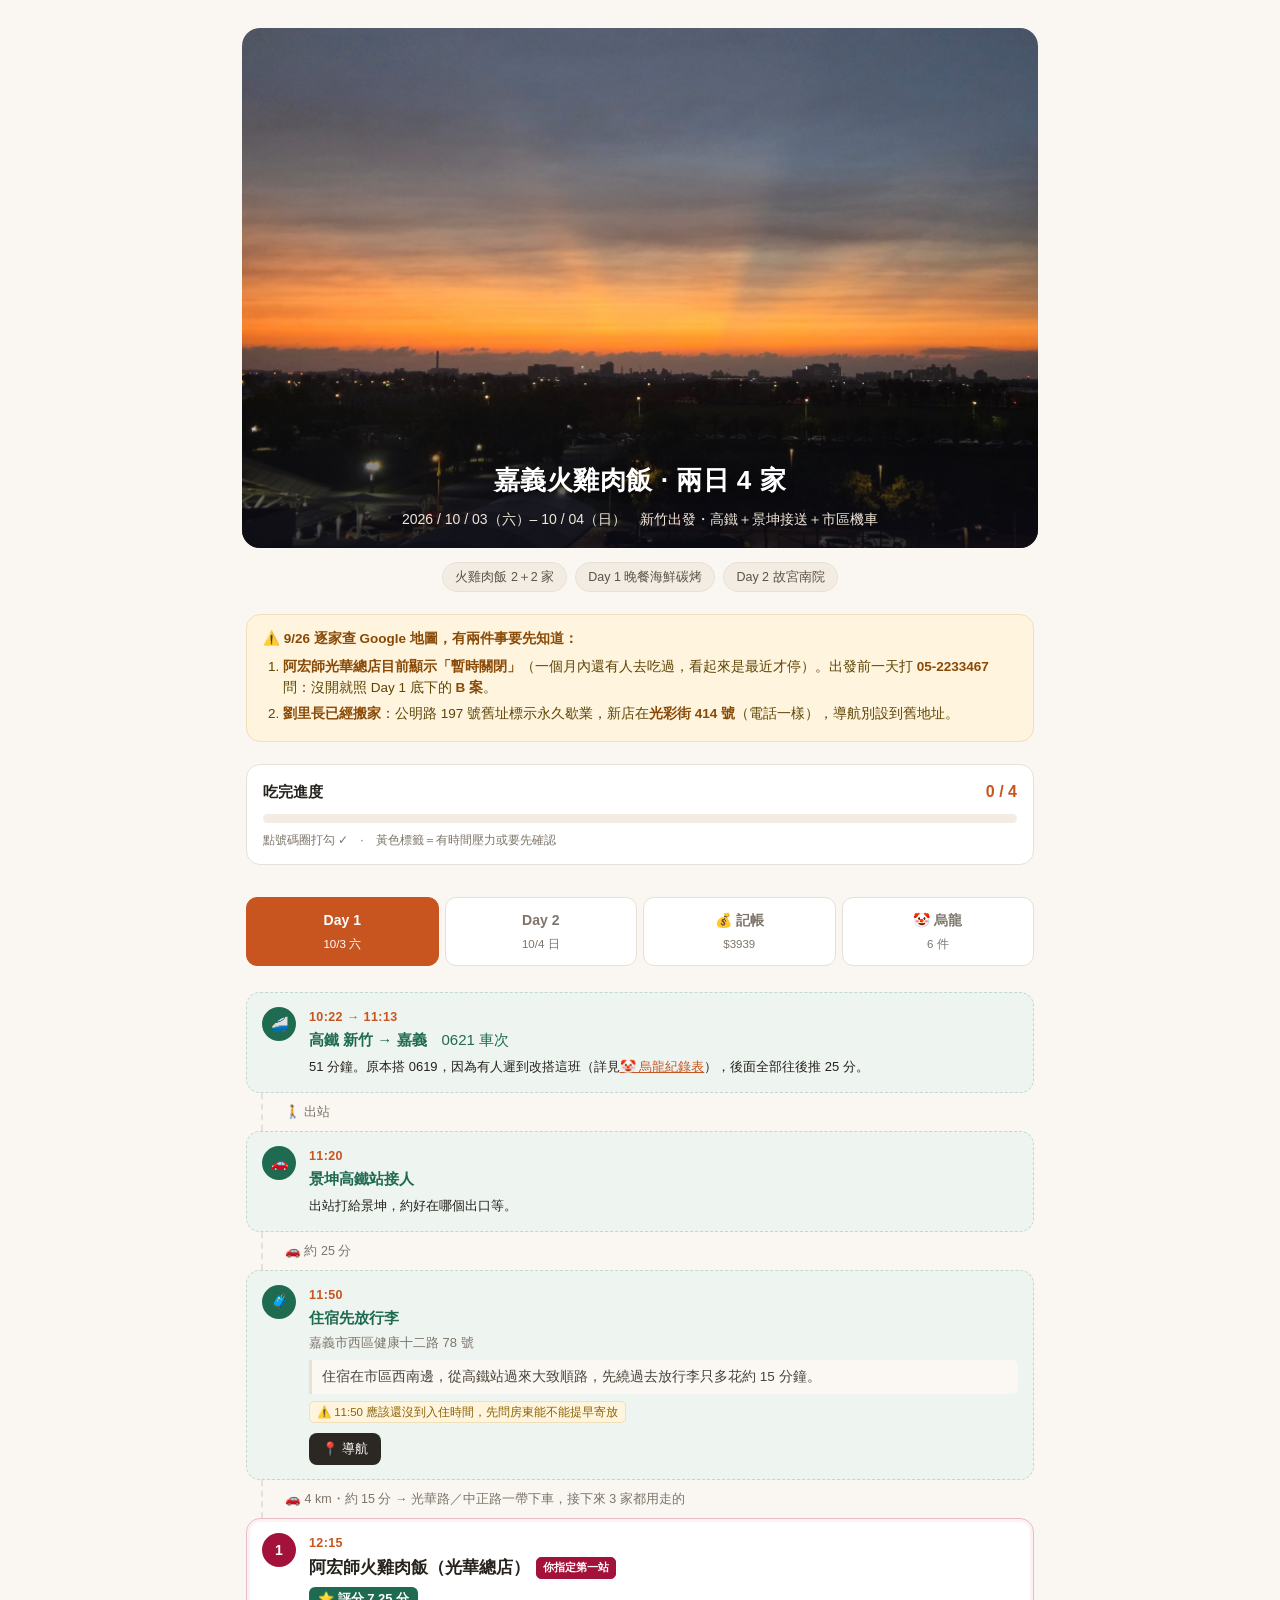
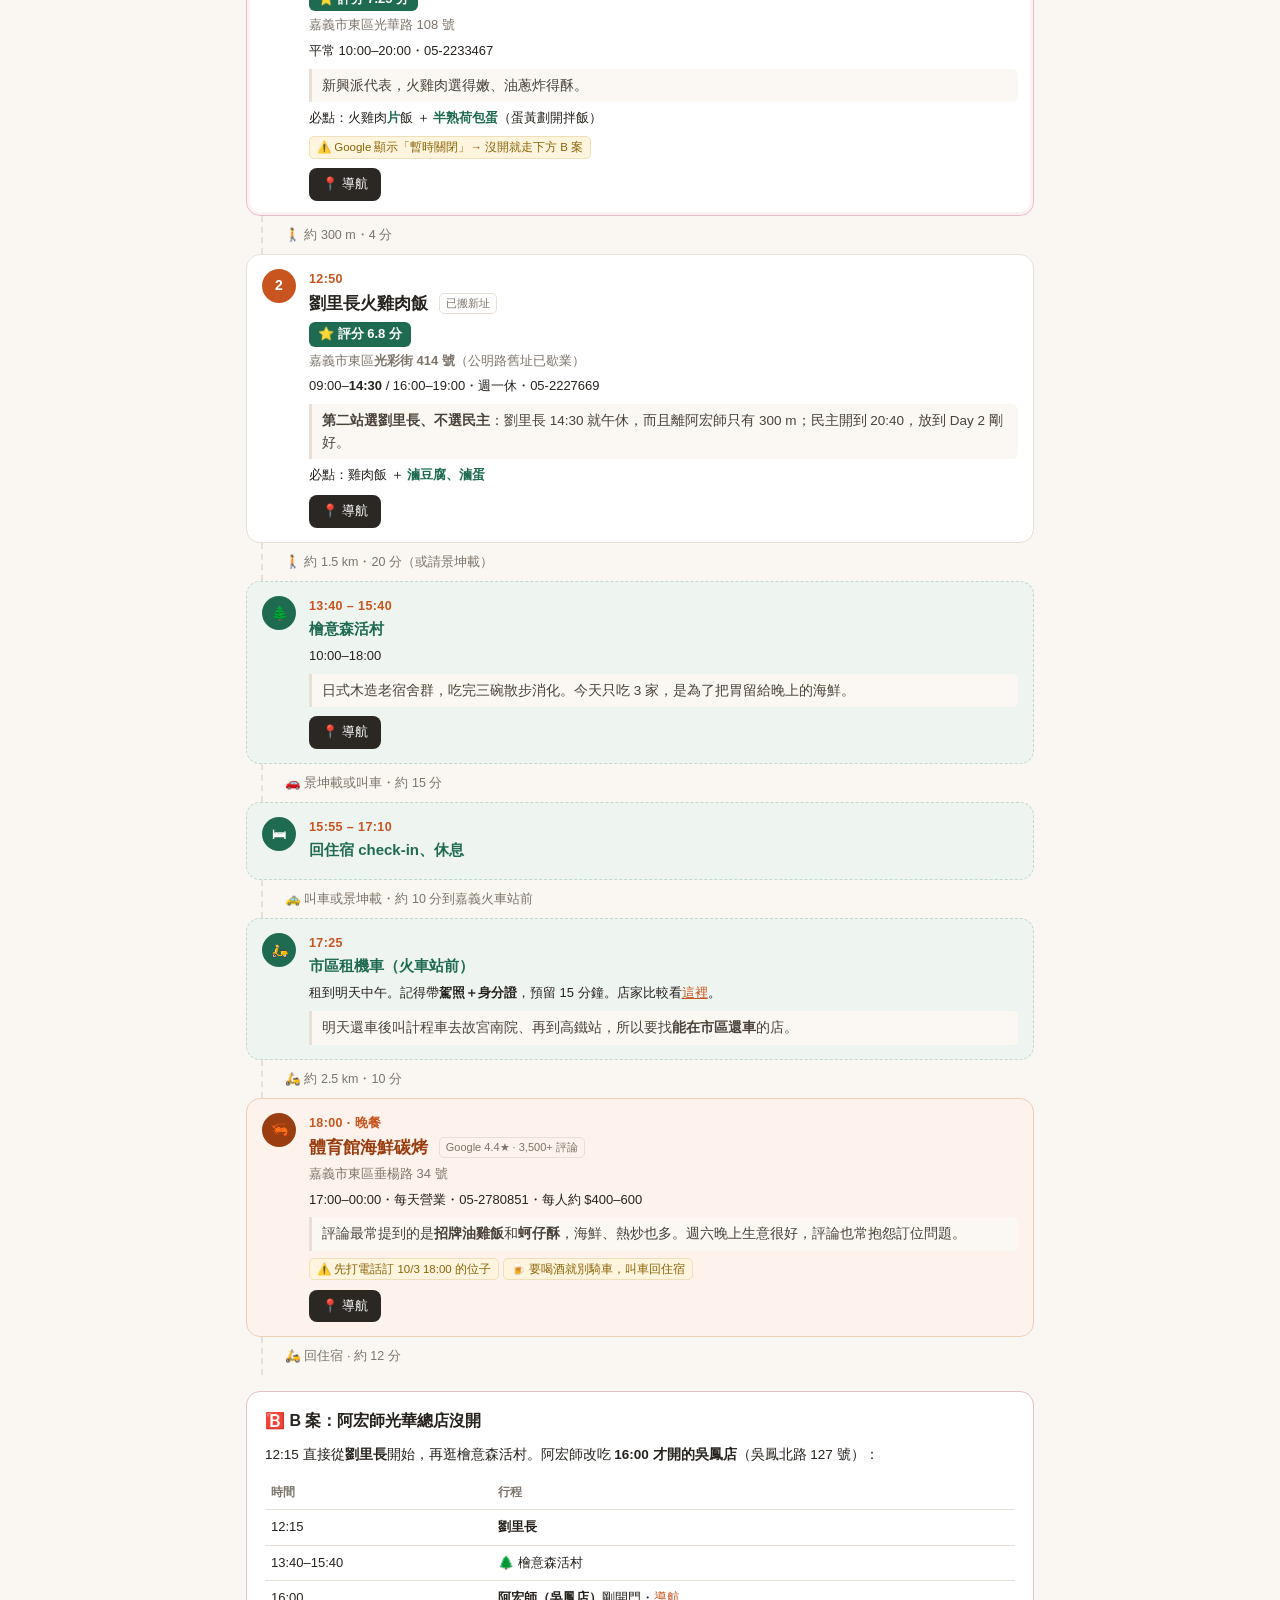
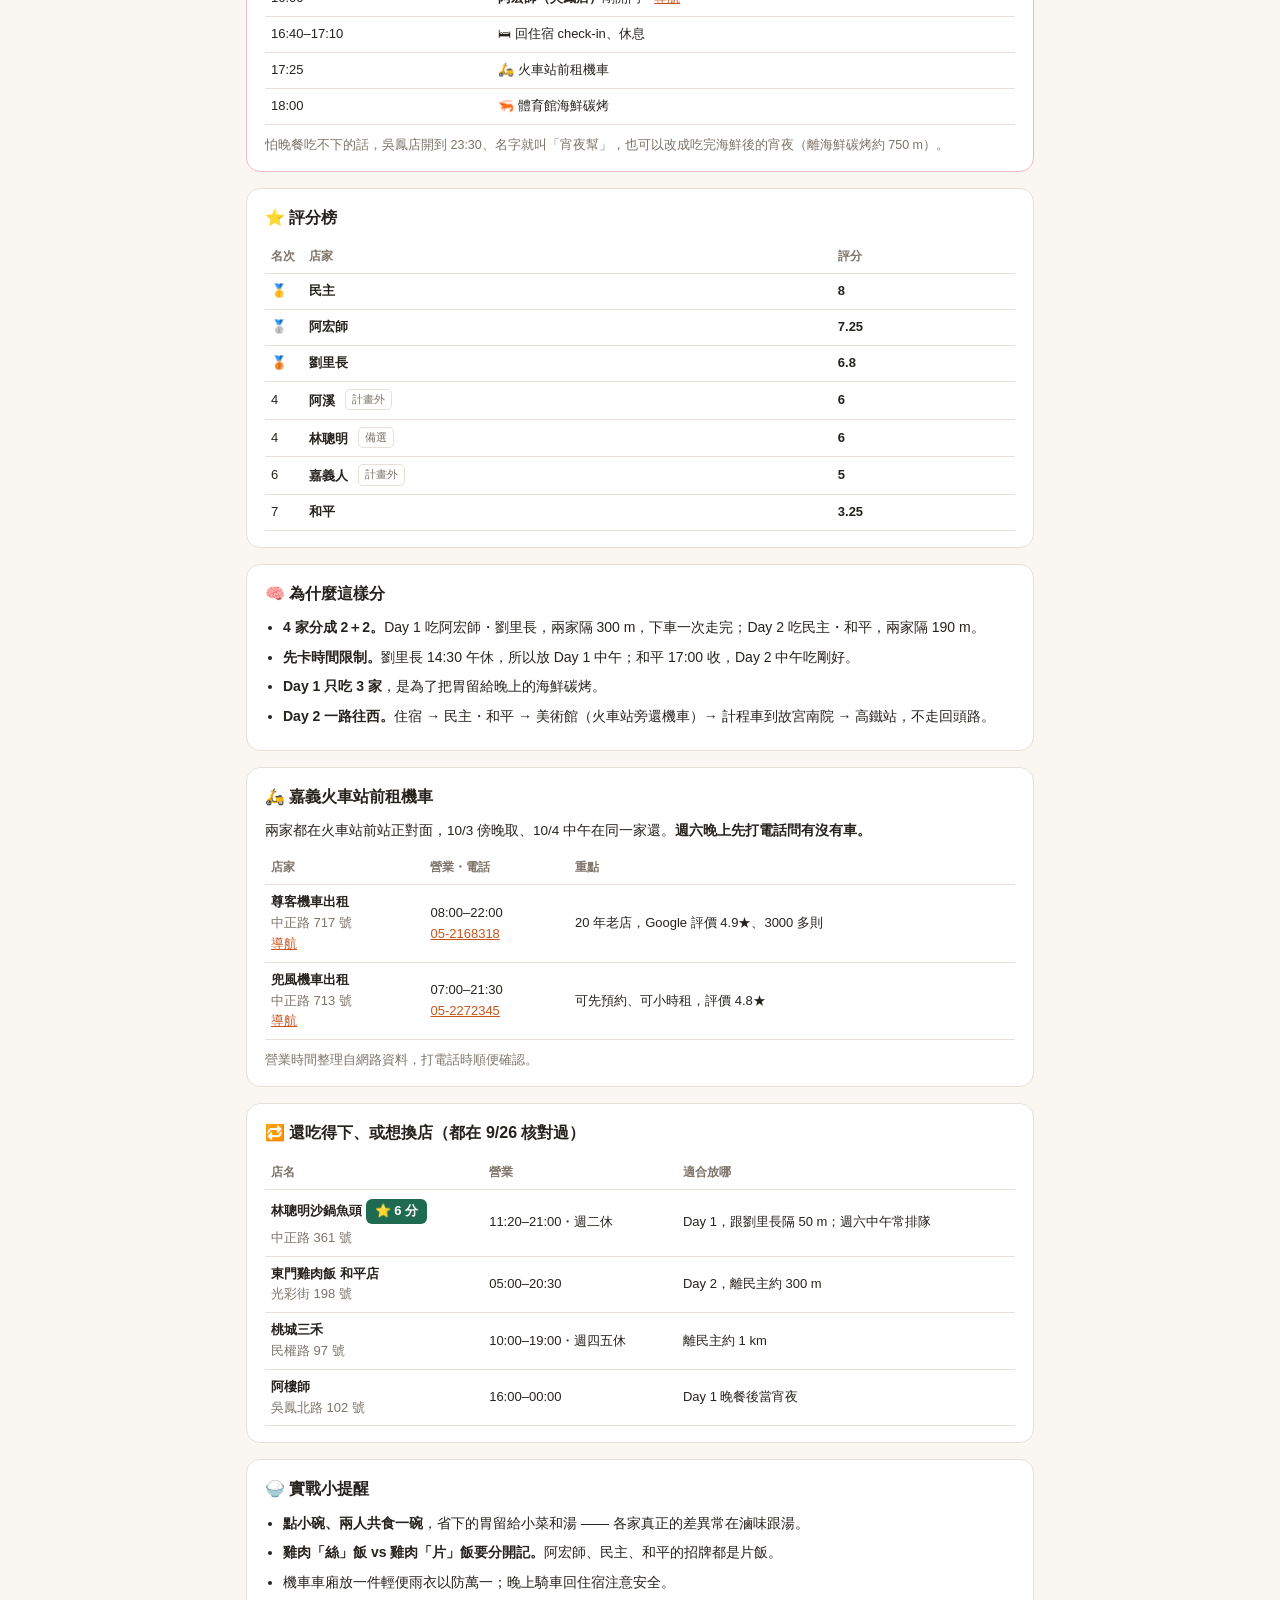
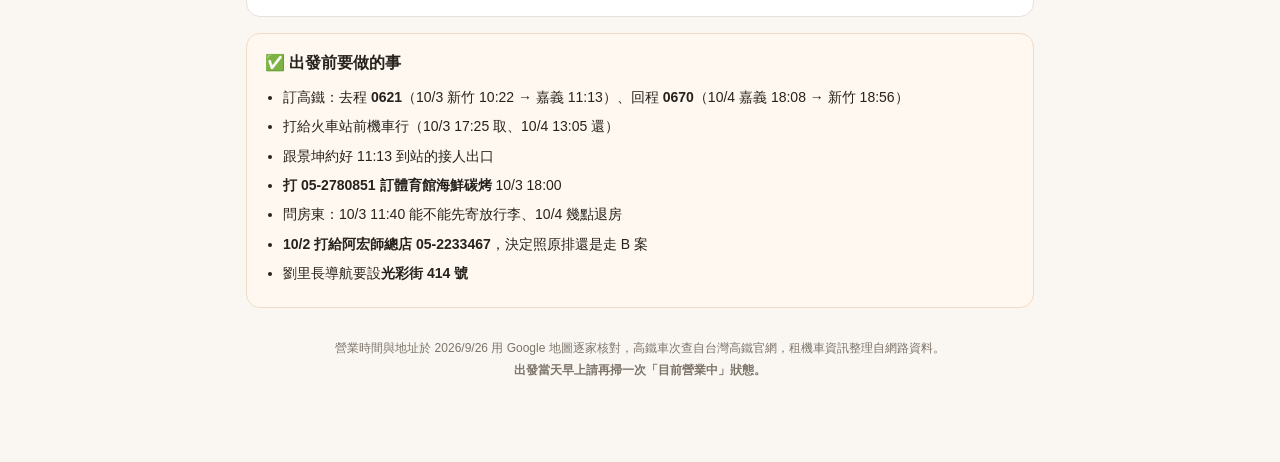
==== index.html @ bce93386 "烏龍紀錄表新增第 5、6 件：姑丈拿錯鑰匙、拓也慶生遲到 (#17) Claude-Session: https://claude.ai/code/session_01C8eeCuJWmcvP68B4" ====
<!DOCTYPE html>
<html lang="zh-Hant">
<head>
<meta charset="utf-8">
<meta name="viewport" content="width=device-width, initial-scale=1">
<title>嘉義火雞肉飯 2 日攻略｜10/3–10/4</title>
<meta name="description" content="2026/10/3–10/4 嘉義兩日：火雞肉飯 4 家分兩天吃、體育館海鮮碳烤晚餐、故宮南院。高鐵＋景坤接送＋市區機車。">
<meta name="theme-color" content="#c8551f">
<meta name="apple-mobile-web-app-capable" content="yes">
<meta name="apple-mobile-web-app-title" content="火雞肉飯攻略">
<meta property="og:type" content="website">
<meta property="og:title" content="嘉義火雞肉飯 · 兩日 4 家">
<meta property="og:image" content="https://waltwait.github.io/chiayi-turkey-rice/cover.jpg">
<meta property="og:description" content="火雞肉飯 2＋2 家 · 海鮮碳烤 · 故宮南院 · 高鐵＋市區機車">
<link rel="manifest" href="manifest.json">
<link rel="icon" type="image/png" sizes="192x192" href="icon-192.png">
<link rel="apple-touch-icon" href="apple-touch-icon.png">
<meta name="mobile-web-app-capable" content="yes">
<style>
:root{
  --bg:#faf7f2; --card:#fff; --ink:#26221d; --muted:#7d746a;
  --line:#e7e0d6; --accent:#c8551f; --accent2:#1f6b52; --must:#a3123a;
  --chip:#f2ece2;
}
*{box-sizing:border-box}
body{margin:0;background:var(--bg);color:var(--ink);
  font-family:-apple-system,BlinkMacSystemFont,"PingFang TC","Noto Sans TC","Segoe UI",sans-serif;
  line-height:1.6;-webkit-text-size-adjust:100%}
.wrap{max-width:820px;margin:0 auto;padding:20px 16px 80px}
header{text-align:center;padding:8px 0 8px}
.hero{position:relative;border-radius:18px;overflow:hidden;margin:0 -4px;background:#2b2723}
.hero img{display:block;width:100%;height:auto;aspect-ratio:4/3;object-fit:cover;max-height:520px}
.herotext{position:absolute;left:0;right:0;bottom:0;padding:60px 18px 18px;
  background:linear-gradient(to top,rgba(10,10,20,.82),rgba(10,10,20,.45) 60%,transparent)}
.hero h1{color:#fff;text-shadow:0 2px 8px rgba(0,0,0,.5)}
.hero .sub{color:#f1e6d8}
@media (max-width:600px){.hero img{aspect-ratio:4/5;object-position:50% 50%}}
h1{font-size:26px;margin:0 0 6px;letter-spacing:.5px}
.sub{color:var(--muted);font-size:14px}
.meta{display:flex;flex-wrap:wrap;gap:8px;justify-content:center;margin-top:14px}
.chip{background:var(--chip);border:1px solid var(--line);border-radius:99px;
  padding:4px 12px;font-size:12.5px;color:#5b5248}

.progress{margin:22px 0 8px;background:var(--card);border:1px solid var(--line);
  border-radius:14px;padding:14px 16px}
.progress b{font-size:15px}
.bar{height:9px;background:var(--chip);border-radius:99px;overflow:hidden;margin-top:9px}
.bar i{display:block;height:100%;width:0;background:var(--accent);transition:width .3s}

.alert{background:#fff4dd;border:1px solid #f0dfb8;border-radius:14px;padding:13px 16px;
  margin:14px 0 0;font-size:13.5px;color:#5e4506}
.alert b{color:#8a4a07}
.alert ol{margin:6px 0 0;padding-left:20px}
.alert li{margin-bottom:4px}

.tabs{display:flex;gap:6px;margin:22px 0 16px;position:sticky;top:0;z-index:5;
  background:var(--bg);padding:10px 0}
.tab{flex:1;text-align:center;padding:11px 8px;border-radius:11px;border:1px solid var(--line);
  background:var(--card);cursor:pointer;font-size:14px;font-weight:600;color:var(--muted)}
.tab .ts{font-weight:400;font-size:11.5px}
.tab.on{background:var(--accent);color:#fff;border-color:var(--accent)}

.day{display:none}
.day.on{display:block}

.leg{display:flex;align-items:center;gap:8px;color:var(--muted);font-size:12.5px;
  margin:0 0 0 15px;padding:9px 0 9px 22px;border-left:2px dashed var(--line)}

.stop{background:var(--card);border:1px solid var(--line);border-radius:14px;
  padding:14px 15px;display:flex;gap:13px;align-items:flex-start}
.stop.must{border-color:#e8bcc8;box-shadow:0 0 0 3px #fdf1f4 inset}
.stop.done{opacity:.45}
.num{flex:0 0 34px;height:34px;border-radius:50%;background:var(--accent);color:#fff;
  display:flex;align-items:center;justify-content:center;font-weight:700;font-size:14px;cursor:pointer;user-select:none}
.num.mustn{background:var(--must)}
.num.alt{background:var(--accent2)}
.body{flex:1;min-width:0}
.time{font-size:12.5px;color:var(--accent);font-weight:700;letter-spacing:.4px}
.name{font-size:17px;font-weight:700;margin:1px 0 3px}
.addr{font-size:13px;color:var(--muted)}
.hours{font-size:13px;margin-top:5px}
.why{font-size:13.5px;margin-top:7px;color:#4a4239;background:#fbf8f3;
  border-left:3px solid var(--line);padding:6px 10px;border-radius:0 6px 6px 0}
.order{font-size:13px;margin-top:6px}
.order b{color:var(--accent2)}
.flag{display:inline-block;font-size:11.5px;background:#fff4dd;color:#8a6407;
  border:1px solid #f0dfb8;border-radius:5px;padding:1px 7px;margin-top:7px}
.gmap{display:inline-block;margin-top:9px;font-size:13px;color:#fff;background:#2b2723;
  text-decoration:none;padding:6px 13px;border-radius:8px}
.gmap:active{opacity:.7}
.tag{display:inline-block;font-size:11px;border:1px solid var(--line);border-radius:5px;
  padding:1px 6px;color:var(--muted);margin-left:6px;vertical-align:2px;font-weight:400}
.tag.m{background:var(--must);color:#fff;border-color:var(--must);font-weight:700}

.break{background:#eef4f0;border:1px dashed #c3d8cd}
.break .name{color:var(--accent2);font-size:15px}
.dinner{background:#fdf3ec;border:1px solid #f0cdb5}
.dinner .name{color:#9a3d10}

.box{background:var(--card);border:1px solid var(--line);border-radius:14px;
  padding:16px 18px;margin-top:16px}
.box h3{margin:0 0 10px;font-size:16px}
.box ul{margin:0;padding-left:18px;font-size:14px}
.box li{margin-bottom:7px}
.box p{font-size:13.5px;margin:0 0 10px}
table{width:100%;border-collapse:collapse;font-size:13px;margin-top:4px}
th,td{text-align:left;padding:7px 6px;border-bottom:1px solid var(--line)}
th{color:var(--muted);font-weight:600;font-size:12px}
td a{color:var(--accent)}
#rent{scroll-margin-top:80px}
#doops .stop{margin-bottom:12px;background:#fdf1f4;border-color:#e8bcc8}
.score{display:inline-block;margin:2px 0 4px;font-size:13px;font-weight:700;color:#fff;
  background:var(--accent2);border-radius:6px;padding:2px 9px}
#ledger td.amt{text-align:right;font-variant-numeric:tabular-nums}
#payers td:last-child{text-align:right;font-weight:700;font-variant-numeric:tabular-nums}
.num.oopsn{background:var(--must)}
.verdict{display:inline-block;margin-top:7px;font-size:13px;font-weight:700;color:var(--must);
  background:#fff;border:1px solid #e8bcc8;border-radius:6px;padding:2px 9px}
footer{text-align:center;color:var(--muted);font-size:12px;margin-top:30px;line-height:1.8}

/* 安裝提示（Android Chrome） */
#install{display:none;margin:14px auto 0;background:var(--accent);color:#fff;border:none;
  border-radius:99px;padding:11px 22px;font-size:14px;font-weight:700;cursor:pointer;
  font-family:inherit;box-shadow:0 3px 10px rgba(200,85,31,.28)}
#install:active{transform:scale(.97)}
#offline{display:none;position:fixed;left:0;right:0;bottom:0;z-index:20;
  background:#2b2723;color:#fff;text-align:center;font-size:12.5px;padding:8px}
</style>
</head>
<body>
<div class="wrap">

<header>
  <div class="hero">
    <img src="cover.jpg" alt="嘉義傍晚的夕陽天際線" width="1600" height="1200">
    <div class="herotext">
      <h1>嘉義火雞肉飯 · 兩日 4 家</h1>
      <div class="sub">2026 / 10 / 03（六）– 10 / 04（日）　新竹出發・高鐵＋景坤接送＋市區機車</div>
    </div>
  </div>
  <div class="meta">
    <span class="chip">火雞肉飯 2＋2 家</span>
    <span class="chip">Day 1 晚餐海鮮碳烤</span>
    <span class="chip">Day 2 故宮南院</span>
  </div>
  <button id="install">📲 安裝到手機主畫面</button>
</header>

<div class="alert">
  <b>⚠️ 9/26 逐家查 Google 地圖，有兩件事要先知道：</b>
  <ol>
    <li><b>阿宏師光華總店目前顯示「暫時關閉」</b>（一個月內還有人去吃過，看起來是最近才停）。出發前一天打 <b>05-2233467</b> 問：沒開就照 Day 1 底下的 <b>B 案</b>。</li>
    <li><b>劉里長已經搬家</b>：公明路 197 號舊址標示永久歇業，新店在<b>光彩街 414 號</b>（電話一樣），導航別設到舊地址。</li>
  </ol>
</div>

<div class="progress">
  <b>吃完進度</b> <span id="cnt" style="float:right;color:#c8551f;font-weight:700">0 / 4</span>
  <div class="bar"><i id="barfill"></i></div>
  <div style="font-size:12px;color:#7d746a;margin-top:8px">點號碼圈打勾 ✓　·　黃色標籤＝有時間壓力或要先確認</div>
</div>

<div class="tabs">
  <div class="tab on" data-d="1">Day 1<br><span class="ts">10/3 六</span></div>
  <div class="tab" data-d="2">Day 2<br><span class="ts">10/4 日</span></div>
  <div class="tab" data-d="money">💰 記帳<br><span class="ts">$<span id="moneytotal">0</span></span></div>
  <div class="tab" data-d="oops">🤡 烏龍<br><span class="ts"><span id="oopscnt">0</span> 件</span></div>
</div>

<!-- ============ DAY 1 ============ -->
<div class="day on" id="d1">

  <div class="stop break">
    <div class="num alt" style="cursor:default">🚄</div>
    <div class="body">
      <div class="time">10:22 → 11:13</div>
      <div class="name">高鐵 新竹 → 嘉義　<span style="font-weight:400">0621 車次</span></div>
      <div class="hours">51 分鐘。原本搭 0619，因為有人遲到改搭這班（詳見<a href="#" data-goto="oops" style="color:var(--accent)">🤡 烏龍紀錄表</a>），後面全部往後推 25 分。</div>
    </div>
  </div>

  <div class="leg">🚶 出站</div>

  <div class="stop break">
    <div class="num alt" style="cursor:default">🚗</div>
    <div class="body">
      <div class="time">11:20</div>
      <div class="name">景坤高鐵站接人</div>
      <div class="hours">出站打給景坤，約好在哪個出口等。</div>
    </div>
  </div>

  <div class="leg">🚗 約 25 分</div>

  <div class="stop break">
    <div class="num alt" style="cursor:default">🧳</div>
    <div class="body">
      <div class="time">11:50</div>
      <div class="name">住宿先放行李</div>
      <div class="addr">嘉義市西區健康十二路 78 號</div>
      <div class="why">住宿在市區西南邊，從高鐵站過來大致順路，先繞過去放行李只多花約 15 分鐘。</div>
      <span class="flag">⚠️ 11:50 應該還沒到入住時間，先問房東能不能提早寄放</span><br>
      <a class="gmap" target="_blank" href="https://www.google.com/maps/search/?api=1&query=%E5%98%89%E7%BE%A9%E5%B8%82%E8%A5%BF%E5%8D%80%E5%81%A5%E5%BA%B7%E5%8D%81%E4%BA%8C%E8%B7%AF78%E8%99%9F">📍 導航</a>
    </div>
  </div>

  <div class="leg">🚗 4 km・約 15 分 → 光華路／中正路一帶下車，接下來 3 家都用走的</div>

  <div class="stop must">
    <div class="num mustn" data-k="ahong">1</div>
    <div class="body">
      <div class="time">12:15</div>
      <div class="name">阿宏師火雞肉飯（光華總店）<span class="tag m">你指定第一站</span></div>
      <span class="score">⭐ 評分 7.25 分</span>
      <div class="addr">嘉義市東區光華路 108 號</div>
      <div class="hours">平常 10:00–20:00・05-2233467</div>
      <div class="why">新興派代表，火雞肉選得嫩、油蔥炸得酥。</div>
      <div class="order">必點：火雞肉<b>片</b>飯 ＋ <b>半熟荷包蛋</b>（蛋黃劃開拌飯）</div>
      <span class="flag">⚠️ Google 顯示「暫時關閉」→ 沒開就走下方 B 案</span><br>
      <a class="gmap" target="_blank" href="https://www.google.com/maps/search/?api=1&query=%E9%98%BF%E5%AE%8F%E5%B8%AB%E7%81%AB%E9%9B%9E%E8%82%89%E9%A3%AF%20%E5%85%89%E8%8F%AF%E7%B8%BD%E5%BA%97%20%E5%98%89%E7%BE%A9%E5%B8%82%E6%9D%B1%E5%8D%80%E5%85%89%E8%8F%AF%E8%B7%AF108%E8%99%9F">📍 導航</a>
    </div>
  </div>

  <div class="leg">🚶 約 300 m・4 分</div>

  <div class="stop">
    <div class="num" data-k="liu">2</div>
    <div class="body">
      <div class="time">12:50</div>
      <div class="name">劉里長火雞肉飯 <span class="tag">已搬新址</span></div>
      <span class="score">⭐ 評分 6.8 分</span>
      <div class="addr">嘉義市東區<b>光彩街 414 號</b>（公明路舊址已歇業）</div>
      <div class="hours">09:00–<b>14:30</b> / 16:00–19:00・週一休・05-2227669</div>
      <div class="why"><b>第二站選劉里長、不選民主</b>：劉里長 14:30 就午休，而且離阿宏師只有 300 m；民主開到 20:40，放到 Day 2 剛好。</div>
      <div class="order">必點：雞肉飯 ＋ <b>滷豆腐、滷蛋</b></div>
      <a class="gmap" target="_blank" href="https://www.google.com/maps/search/?api=1&query=%E5%8A%89%E9%87%8C%E9%95%B7%E7%81%AB%E9%9B%9E%E8%82%89%E9%A3%AF%20%E5%98%89%E7%BE%A9%E5%B8%82%E6%9D%B1%E5%8D%80%E5%85%89%E5%BD%A9%E8%A1%97414%E8%99%9F">📍 導航</a>
    </div>
  </div>

  <div class="leg">🚶 約 1.5 km・20 分（或請景坤載）</div>

  <div class="stop break">
    <div class="num alt" style="cursor:default">🌲</div>
    <div class="body">
      <div class="time">13:40 – 15:40</div>
      <div class="name">檜意森活村</div>
      <div class="hours">10:00–18:00</div>
      <div class="why">日式木造老宿舍群，吃完三碗散步消化。今天只吃 3 家，是為了把胃留給晚上的海鮮。</div>
      <a class="gmap" target="_blank" href="https://www.google.com/maps/search/?api=1&query=%E6%AA%9C%E6%84%8F%E6%A3%AE%E6%B4%BB%E6%9D%91">📍 導航</a>
    </div>
  </div>

  <div class="leg">🚗 景坤載或叫車・約 15 分</div>

  <div class="stop break">
    <div class="num alt" style="cursor:default">🛏</div>
    <div class="body">
      <div class="time">15:55 – 17:10</div>
      <div class="name">回住宿 check-in、休息</div>
    </div>
  </div>

  <div class="leg">🚕 叫車或景坤載・約 10 分到嘉義火車站前</div>

  <div class="stop break">
    <div class="num alt" style="cursor:default">🛵</div>
    <div class="body">
      <div class="time">17:25</div>
      <div class="name">市區租機車（火車站前）</div>
      <div class="hours">租到明天中午。記得帶<b>駕照＋身分證</b>，預留 15 分鐘。店家比較看<a href="#rent" style="color:var(--accent)">這裡</a>。</div>
      <div class="why">明天還車後叫計程車去故宮南院、再到高鐵站，所以要找<b>能在市區還車</b>的店。</div>
    </div>
  </div>

  <div class="leg">🛵 約 2.5 km・10 分</div>

  <div class="stop dinner">
    <div class="num" style="cursor:default;background:#9a3d10">🦐</div>
    <div class="body">
      <div class="time">18:00 · 晚餐</div>
      <div class="name">體育館海鮮碳烤 <span class="tag">Google 4.4★ · 3,500+ 評論</span></div>
      <div class="addr">嘉義市東區垂楊路 34 號</div>
      <div class="hours">17:00–00:00・每天營業・05-2780851・每人約 $400–600</div>
      <div class="why">評論最常提到的是<b>招牌油雞飯</b>和<b>蚵仔酥</b>，海鮮、熱炒也多。週六晚上生意很好，評論也常抱怨訂位問題。</div>
      <span class="flag">⚠️ 先打電話訂 10/3 18:00 的位子</span>
      <span class="flag">🍺 要喝酒就別騎車，叫車回住宿</span><br>
      <a class="gmap" target="_blank" href="https://www.google.com/maps/search/?api=1&query=%E9%AB%94%E8%82%B2%E9%A4%A8%E6%B5%B7%E9%AE%AE%E7%A2%B3%E7%83%A4%20%E5%98%89%E7%BE%A9%E5%B8%82%E6%9D%B1%E5%8D%80%E5%9E%82%E6%A5%8A%E8%B7%AF34%E8%99%9F">📍 導航</a>
    </div>
  </div>

  <div class="leg">🛵 回住宿 · 約 12 分</div>

  <div class="box" style="border-color:#e8bcc8">
    <h3>🅱️ B 案：阿宏師光華總店沒開</h3>
    <p>12:15 直接從<b>劉里長</b>開始，再逛檜意森活村。阿宏師改吃 <b>16:00 才開的吳鳳店</b>（吳鳳北路 127 號）：</p>
    <table>
      <tr><th>時間</th><th>行程</th></tr>
      <tr><td>12:15</td><td><b>劉里長</b></td></tr>
      <tr><td>13:40–15:40</td><td>🌲 檜意森活村</td></tr>
      <tr><td>16:00</td><td><b>阿宏師（吳鳳店）</b>剛開門・<a target="_blank" href="https://www.google.com/maps/search/?api=1&query=%E9%98%BF%E5%AE%8F%E5%B8%AB%E7%81%AB%E9%9B%9E%E8%82%89%E9%A3%AF%E5%AE%B5%E5%A4%9C%E5%B9%AB%E5%90%B3%E9%B3%B3%E5%BA%97%20%E5%90%B3%E9%B3%B3%E5%8C%97%E8%B7%AF127%E8%99%9F">導航</a></td></tr>
      <tr><td>16:40–17:10</td><td>🛏 回住宿 check-in、休息</td></tr>
      <tr><td>17:25</td><td>🛵 火車站前租機車</td></tr>
      <tr><td>18:00</td><td>🦐 體育館海鮮碳烤</td></tr>
    </table>
    <p style="font-size:12.5px;color:#7d746a;margin:10px 0 0">怕晚餐吃不下的話，吳鳳店開到 23:30、名字就叫「宵夜幫」，也可以改成吃完海鮮後的宵夜（離海鮮碳烤約 750 m）。</p>
  </div>

</div>

<!-- ============ DAY 2 ============ -->
<div class="day" id="d2">

  <div class="stop break">
    <div class="num alt" style="cursor:default">☀️</div>
    <div class="body">
      <div class="time">10:30</div>
      <div class="name">睡飽、退房</div>
      <div class="why">今天只吃 2 家，早上不用趕。民主 10:00 才開，直接當早午餐。</div>
      <span class="flag">⚠️ 退房時間跟房東確認</span>
    </div>
  </div>

  <div class="leg">🛵 5 km・約 12 分 → 停民主附近，兩家走路就到</div>

  <div class="stop">
    <div class="num" data-k="minzhu">3</div>
    <div class="body">
      <div class="time">10:45</div>
      <div class="name">民主火雞肉飯</div>
      <span class="score">⭐ 評分 8 分</span>
      <div class="addr">嘉義市東區民族路 149 號</div>
      <div class="hours">10:00–20:40</div>
      <div class="why"><b>深色油蔥酥</b>是整碗飯的靈魂，這幾家裡最重口味的一家。下一站接零油蔥的和平，剛好一重一輕。</div>
      <div class="order">必點：火雞肉<b>片</b>飯 ＋ <b>魯味拼盤</b> ＋ 骨肉湯</div>
      <a class="gmap" target="_blank" href="https://www.google.com/maps/search/?api=1&query=%E6%B0%91%E4%B8%BB%E7%81%AB%E9%9B%9E%E8%82%89%E9%A3%AF%20%E5%98%89%E7%BE%A9%E5%B8%82%E6%9D%B1%E5%8D%80%E6%B0%91%E6%97%8F%E8%B7%AF149%E8%99%9F">📍 導航</a>
    </div>
  </div>

  <div class="leg">🚶 約 250 m・4 分</div>

  <div class="stop">
    <div class="num" data-k="heping">4</div>
    <div class="body">
      <div class="time">11:20</div>
      <div class="name">和平火雞肉飯 <span class="tag">第 4 家 🎉</span></div>
      <span class="score">⭐ 評分 3.25 分</span>
      <div class="addr">嘉義市東區和平路 107 號</div>
      <div class="hours">07:30–17:00</div>
      <div class="why">每天現切火雞肉、<b>完全不加油蔥酥</b>的清爽派，拿來收尾剛好。</div>
      <div class="order">必點：<b>雞片飯</b> ＋ 滷白菜</div>
      <a class="gmap" target="_blank" href="https://www.google.com/maps/search/?api=1&query=%E5%92%8C%E5%B9%B3%E7%81%AB%E9%9B%9E%E8%82%89%E9%A3%AF%20%E5%98%89%E7%BE%A9%E5%B8%82%E6%9D%B1%E5%8D%80%E5%92%8C%E5%B9%B3%E8%B7%AF107%E8%99%9F">📍 導航</a>
    </div>
  </div>

  <div class="leg">🛵 約 8 分（往西，順路）</div>

  <div class="stop break">
    <div class="num alt" style="cursor:default">🎨</div>
    <div class="body">
      <div class="time">12:00 – 13:00</div>
      <div class="name">嘉義市立美術館</div>
      <div class="hours">09:00–17:00・週一休</div>
      <div class="why">在嘉義火車站附近，剛好在往故宮南院的方向上。有冷氣，吃完兩碗進來坐一下。</div>
      <a class="gmap" target="_blank" href="https://www.google.com/maps/search/?api=1&query=%E5%98%89%E7%BE%A9%E5%B8%82%E7%AB%8B%E7%BE%8E%E8%A1%93%E9%A4%A8">📍 導航</a>
    </div>
  </div>

  <div class="leg">🛵 美術館就在火車站旁，約 3 分</div>

  <div class="stop break">
    <div class="num alt" style="cursor:default">🛵</div>
    <div class="body">
      <div class="time">13:05</div>
      <div class="name">火車站前還機車</div>
      <div class="hours">預留 15 分鐘（加油、驗車）。還完叫計程車。</div>
    </div>
  </div>

  <div class="leg">🚕 計程車約 17 km・30 分（估計 $500 上下）</div>

  <div class="stop break">
    <div class="num alt" style="cursor:default">🏛</div>
    <div class="body">
      <div class="time">13:50 – 17:15</div>
      <div class="name">故宮南院</div>
      <div class="hours">週六日 09:00–18:00・週一休・離高鐵站約 6 km</div>
      <div class="why">回程最順的最後一站：離高鐵站只有 6 km，有冷氣可以慢慢逛。不想去的話，計程車直接開到高鐵站。</div>
      <a class="gmap" target="_blank" href="https://www.google.com/maps/search/?api=1&query=%E5%9C%8B%E7%AB%8B%E6%95%85%E5%AE%AE%E5%8D%9A%E7%89%A9%E9%99%A2%E5%8D%97%E9%83%A8%E9%99%A2%E5%8D%80">📍 導航</a>
    </div>
  </div>

  <div class="leg">🚕 叫計程車・5.7 km・約 14 分（估計 $200 上下）</div>

  <div class="stop break">
    <div class="num alt" style="cursor:default">🚕</div>
    <div class="body">
      <div class="time">17:15</div>
      <div class="name">故宮南院叫車回高鐵站</div>
      <div class="hours">17:00 就先在 App 叫車，週日傍晚車可能要等。</div>
    </div>
  </div>

  <div class="leg">🚶 17:35 到站，走進車站</div>

  <div class="stop break">
    <div class="num alt" style="cursor:default">🚄</div>
    <div class="body">
      <div class="time">18:08 → 18:56</div>
      <div class="name">高鐵 嘉義 → 新竹　<span style="font-weight:400">0670 車次</span></div>
      <div class="hours">48 分鐘。其他選擇：<b>0666</b>（17:32 → 18:23）、<b>0846</b>（18:00 → 19:07）。</div>
      <div class="why">10/4 是<b>週日晚上北上尖峰</b>，回程票一定先訂。</div>
    </div>
  </div>

</div>

<!-- ============ 記帳 ============ -->
<div class="day" id="dmoney">
  <div class="box" style="margin-top:0">
    <h3>💰 記帳</h3>
    <table id="ledger" data-people="霸子,華哲,裝逼,拓也">
      <tr><th>項目</th><th style="text-align:right">金額</th><th>誰付</th></tr>
      <tr><td>劉里長</td><td class="amt">330</td><td class="payer">華哲</td></tr>
      <tr><td>嘉義人</td><td class="amt">135</td><td class="payer">華哲</td></tr>
      <tr><td>和平</td><td class="amt">75</td><td class="payer">華哲</td></tr>
      <tr><td>民主</td><td class="amt">135</td><td class="payer">裝逼</td></tr>
      <tr><td>故宮南院門票</td><td class="amt">600</td><td class="payer">霸子</td></tr>
      <tr><td>7-11</td><td class="amt">254</td><td class="payer">霸子</td></tr>
      <tr><td>保齡球</td><td class="amt">900</td><td class="payer">霸子</td></tr>
      <tr><td>林聰明</td><td class="amt">620</td><td class="payer">霸子</td></tr>
      <tr><td>飲料</td><td class="amt">215</td><td class="payer">霸子</td></tr>
      <tr><td><span style="color:#7d746a">（未註明）</span></td><td class="amt">130</td><td class="payer">裝逼</td></tr>
      <tr><td>飲料</td><td class="amt">100</td><td class="payer">裝逼</td></tr>
      <tr><td>涼麵</td><td class="amt">160</td><td class="payer">裝逼</td></tr>
      <tr><td>阿宏師</td><td class="amt">285</td><td class="payer">裝逼</td></tr>
    </table>
  </div>
  <div class="box">
    <h3>🧾 誰付了多少</h3>
    <table id="payers"></table>
  </div>
  <div class="box" style="background:#eef4f0;border-color:#c3d8cd">
    <h3>🤝 分帳（<span id="npeople">4</span> 人平分）</h3>
    <p id="sharetext"></p>
    <table id="balances"></table>
    <h3 style="margin-top:16px">💸 誰要轉給誰</h3>
    <table id="transfers"></table>
  </div>
</div>

<!-- ============ 烏龍 ============ -->
<div class="day" id="doops">

  <div class="stop">
    <div class="num oopsn" style="cursor:default">1</div>
    <div class="body">
      <div class="time">10/3 早上</div>
      <div class="name">霸子遲到</div>
      <div class="hours">沒幫買到自由座，只好改搭 0621，全天往後推 25 分。</div>
      <span class="verdict">❌ 不可能任務失敗</span>
    </div>
  </div>

  <div class="stop">
    <div class="num oopsn" style="cursor:default">2</div>
    <div class="body">
      <div class="time">10/3</div>
      <div class="name">茶倒地</div>
      <span class="verdict">🍵 陣亡</span>
    </div>
  </div>

  <div class="stop">
    <div class="num oopsn" style="cursor:default">3</div>
    <div class="body">
      <div class="time">10/3</div>
      <div class="name">裝逼水壺摔倒</div>
      <span class="verdict">💥 裝逼失敗</span>
    </div>
  </div>

  <div class="stop">
    <div class="num oopsn" style="cursor:default">4</div>
    <div class="body">
      <div class="time">10/4</div>
      <div class="name">阿嬤卡在人行道上，裝逼去救援</div>
      <span class="verdict">🦸 裝逼英雄</span>
    </div>
  </div>

  <div class="stop">
    <div class="num oopsn" style="cursor:default">5</div>
    <div class="body">
      <div class="time">10/4</div>
      <div class="name">霸子姑丈拿錯家裡鑰匙</div>
      <div class="hours">霸子翻箱倒櫃找不到，拓也很慌，快來不及慶生。</div>
      <span class="verdict">🔑 鑰匙失蹤</span>
    </div>
  </div>

  <div class="stop">
    <div class="num oopsn" style="cursor:default">6</div>
    <div class="body">
      <div class="time">10/4</div>
      <div class="name">拓也老爸慶生，拓也 5 點還在買共匪餅</div>
      <div class="hours">慶生 5 點開始，他說 7 點到家，結果高鐵 7 點才到新竹高鐵站。</div>
      <span class="verdict">⏰ 壽星等不到人</span>
    </div>
  </div>

</div>

<!-- ============ 附錄 ============ -->
<div class="box" id="scores">
  <h3>⭐ 評分榜</h3>
  <table>
    <tr><th style="width:3.2em;white-space:nowrap">名次</th><th>店家</th><th>評分</th></tr>
    <tr><td>🥇</td><td><b>民主</b></td><td><b>8</b></td></tr>
    <tr><td>🥈</td><td><b>阿宏師</b></td><td><b>7.25</b></td></tr>
    <tr><td>🥉</td><td><b>劉里長</b></td><td><b>6.8</b></td></tr>
    <tr><td>4</td><td><b>阿溪</b> <span class="tag">計畫外</span></td><td><b>6</b></td></tr>
    <tr><td>4</td><td><b>林聰明</b> <span class="tag">備選</span></td><td><b>6</b></td></tr>
    <tr><td>6</td><td><b>嘉義人</b> <span class="tag">計畫外</span></td><td><b>5</b></td></tr>
    <tr><td>7</td><td><b>和平</b></td><td><b>3.25</b></td></tr>
  </table>
</div>

<div class="box">
  <h3>🧠 為什麼這樣分</h3>
  <ul>
    <li><b>4 家分成 2＋2。</b>Day 1 吃阿宏師・劉里長，兩家隔 300 m，下車一次走完；Day 2 吃民主・和平，兩家隔 190 m。</li>
    <li><b>先卡時間限制。</b>劉里長 14:30 午休，所以放 Day 1 中午；和平 17:00 收，Day 2 中午吃剛好。</li>
    <li><b>Day 1 只吃 3 家</b>，是為了把胃留給晚上的海鮮碳烤。</li>
    <li><b>Day 2 一路往西。</b>住宿 → 民主・和平 → 美術館（火車站旁還機車）→ 計程車到故宮南院 → 高鐵站，不走回頭路。</li>
  </ul>
</div>

<div class="box" id="rent">
  <h3>🛵 嘉義火車站前租機車</h3>
  <p>兩家都在火車站前站正對面，10/3 傍晚取、10/4 中午在同一家還。<b>週六晚上先打電話問有沒有車。</b></p>
  <table>
    <tr><th>店家</th><th>營業・電話</th><th>重點</th></tr>
    <tr><td><b>尊客機車出租</b><br><span style="color:#7d746a">中正路 717 號</span><br><a target="_blank" href="https://www.google.com/maps/search/?api=1&query=%E5%B0%8A%E5%AE%A2%E6%A9%9F%E8%BB%8A%E5%87%BA%E7%A7%9F%20%E5%98%89%E7%BE%A9%E5%B8%82%E4%B8%AD%E6%AD%A3%E8%B7%AF717%E8%99%9F">導航</a></td><td>08:00–22:00<br><a href="tel:052168318">05-2168318</a></td><td>20 年老店，Google 評價 4.9★、3000 多則</td></tr>
    <tr><td><b>兜風機車出租</b><br><span style="color:#7d746a">中正路 713 號</span><br><a target="_blank" href="https://www.google.com/maps/search/?api=1&query=%E5%85%9C%E9%A2%A8%E6%A9%9F%E8%BB%8A%E5%87%BA%E7%A7%9F%20%E5%98%89%E7%BE%A9%E5%B8%82%E4%B8%AD%E6%AD%A3%E8%B7%AF713%E8%99%9F">導航</a></td><td>07:00–21:30<br><a href="tel:052272345">05-2272345</a></td><td>可先預約、可小時租，評價 4.8★</td></tr>
  </table>
  <p style="margin:10px 0 0;color:#7d746a;font-size:12.5px">營業時間整理自網路資料，打電話時順便確認。</p>
</div>

<div class="box">
  <h3>🔁 還吃得下、或想換店（都在 9/26 核對過）</h3>
  <table>
    <tr><th>店名</th><th>營業</th><th>適合放哪</th></tr>
    <tr><td><b>林聰明沙鍋魚頭</b> <span class="score">⭐ 6 分</span><br><span style="color:#7d746a">中正路 361 號</span></td><td>11:20–21:00・週二休</td><td>Day 1，跟劉里長隔 50 m；週六中午常排隊</td></tr>
    <tr><td><b>東門雞肉飯 和平店</b><br><span style="color:#7d746a">光彩街 198 號</span></td><td>05:00–20:30</td><td>Day 2，離民主約 300 m</td></tr>
    <tr><td><b>桃城三禾</b><br><span style="color:#7d746a">民權路 97 號</span></td><td>10:00–19:00・週四五休</td><td>離民主約 1 km</td></tr>
    <tr><td><b>阿樓師</b><br><span style="color:#7d746a">吳鳳北路 102 號</span></td><td>16:00–00:00</td><td>Day 1 晚餐後當宵夜</td></tr>
  </table>
</div>

<div class="box">
  <h3>🍚 實戰小提醒</h3>
  <ul>
    <li><b>點小碗、兩人共食一碗</b>，省下的胃留給小菜和湯 —— 各家真正的差異常在滷味跟湯。</li>
    <li><b>雞肉「絲」飯 vs 雞肉「片」飯要分開記。</b>阿宏師、民主、和平的招牌都是片飯。</li>
    <li>機車車廂放一件輕便雨衣以防萬一；晚上騎車回住宿注意安全。</li>
  </ul>
</div>

<div class="box" style="background:#fff8f0;border-color:#f0dcc4">
  <h3>✅ 出發前要做的事</h3>
  <ul>
    <li>訂高鐵：去程 <b>0621</b>（10/3 新竹 10:22 → 嘉義 11:13）、回程 <b>0670</b>（10/4 嘉義 18:08 → 新竹 18:56）</li>
    <li>打給火車站前機車行（10/3 17:25 取、10/4 13:05 還）</li>
    <li>跟景坤約好 11:13 到站的接人出口</li>
    <li><b>打 05-2780851 訂體育館海鮮碳烤</b> 10/3 18:00</li>
    <li>問房東：10/3 11:40 能不能先寄放行李、10/4 幾點退房</li>
    <li><b>10/2 打給阿宏師總店 05-2233467</b>，決定照原排還是走 B 案</li>
    <li>劉里長導航要設<b>光彩街 414 號</b></li>
  </ul>
</div>

<footer>
  營業時間與地址於 2026/9/26 用 Google 地圖逐家核對，高鐵車次查自台灣高鐵官網，租機車資訊整理自網路資料。<br>
  <b>出發當天早上請再掃一次「目前營業中」狀態。</b>
</footer>

</div>

<div id="offline">📴 目前離線 —— 顯示的是已存到手機的版本，導航連結需要網路</div>
<script src="settle.js"></script>
<script>
(function(){
  var tabs=document.querySelectorAll('.tab');
  tabs.forEach(function(t){
    t.addEventListener('click',function(){
      tabs.forEach(function(x){x.classList.remove('on')});
      t.classList.add('on');
      document.querySelectorAll('.day').forEach(function(d){d.classList.remove('on')});
      document.getElementById('d'+t.dataset.d).classList.add('on');
      window.scrollTo({top:0,behavior:'smooth'});
    });
  });
  document.querySelectorAll('[data-goto]').forEach(function(a){
    a.addEventListener('click',function(e){
      e.preventDefault();
      document.querySelector('.tab[data-d="'+a.dataset.goto+'"]').click();
    });
  });
  (function(){
    var sum={},total=0;
    document.querySelectorAll('#ledger tr').forEach(function(r){
      var a=r.querySelector('.amt'),p=r.querySelector('.payer'); if(!a) return;
      var v=Number(a.textContent); total+=v; sum[p.textContent]=(sum[p.textContent]||0)+v;
      a.textContent='$'+v;
    });
    var h='';
    Object.keys(sum).sort(function(x,y){return sum[y]-sum[x]}).forEach(function(k){h+='<tr><td>'+k+'</td><td>$'+sum[k]+'</td></tr>'});
    h+='<tr><td><b>合計</b></td><td>$'+total+'</td></tr>';
    document.getElementById('payers').innerHTML=h;
    document.getElementById('moneytotal').textContent=total;

    // 分帳：計算在 settle.js
    var ledger=document.getElementById('ledger');
    var people=ledger.dataset.people.split(',');
    var entries=[];
    ledger.querySelectorAll('tr').forEach(function(r){
      var a=r.querySelector('.amt'),p=r.querySelector('.payer'); if(!a) return;
      entries.push({payer:p.textContent,amount:Number(a.textContent.replace('$',''))});
    });
    var res=settle(entries,people);
    function m(v){ return '$'+v.toLocaleString('en-US',{maximumFractionDigits:2}); }
    var shares=people.map(function(p){return res.share[p]});
    var same=shares.every(function(v){return v===shares[0]});
    document.getElementById('npeople').textContent=people.length;
    document.getElementById('sharetext').innerHTML='總共 <b>'+m(res.total)+'</b>，每人應付 <b>'+(same?m(shares[0]):m(Math.min.apply(null,shares))+'–'+m(Math.max.apply(null,shares)))+'</b>';
    var bh='<tr><th>誰</th><th style="text-align:right">已付</th><th style="text-align:right">差額</th></tr>';
    people.forEach(function(p){
      var b=res.balance[p];
      bh+='<tr><td>'+p+'</td><td style="text-align:right">'+m(res.paid[p])+'</td><td style="text-align:right;font-weight:700;color:'+(b>0?'var(--accent2)':b<0?'var(--must)':'inherit')+'">'+(b>0?'收 '+m(b):b<0?'付 '+m(-b):'剛好')+'</td></tr>';
    });
    document.getElementById('balances').innerHTML=bh;
    var th='';
    res.transfers.forEach(function(t){ th+='<tr><td><b>'+t.from+'</b> → <b>'+t.to+'</b></td><td style="text-align:right;font-weight:700">'+m(t.amount)+'</td></tr>'; });
    document.getElementById('transfers').innerHTML=th||'<tr><td>不用轉帳 🎉</td></tr>';
  })();
  document.getElementById('oopscnt').textContent=document.querySelectorAll('#doops .stop').length;

  var done={};
  var nums=document.querySelectorAll('.num[data-k]');
  var total=nums.length;
  var fill=document.getElementById('barfill'), cnt=document.getElementById('cnt');

  nums.forEach(function(el){ el.dataset.orig=el.textContent; });

  function render(){
    var n=Object.keys(done).filter(function(k){return done[k]}).length;
    cnt.textContent=n+' / '+total;
    fill.style.width=(n/total*100)+'%';
  }
  nums.forEach(function(el){
    el.addEventListener('click',function(){
      var k=el.dataset.k;
      done[k]=!done[k];
      var card=el.closest('.stop');
      if(done[k]){ card.classList.add('done'); el.textContent='✓'; }
      else { card.classList.remove('done'); el.textContent=el.dataset.orig; }
      render();
    });
  });
  render();
})();

/* ---------- PWA：安裝 + 離線 ---------- */
(function(){
  if('serviceWorker' in navigator){
    window.addEventListener('load',function(){
      navigator.serviceWorker.register('sw.js').catch(function(){});
    });
  }

  var btn=document.getElementById('install'), deferred=null;
  window.addEventListener('beforeinstallprompt',function(e){
    e.preventDefault(); deferred=e; btn.style.display='block';
  });
  btn.addEventListener('click',function(){
    if(!deferred) return;
    deferred.prompt();
    deferred.userChoice.finally(function(){ deferred=null; btn.style.display='none'; });
  });
  window.addEventListener('appinstalled',function(){ btn.style.display='none'; });

  if(window.matchMedia('(display-mode: standalone)').matches) document.body.classList.add('standalone');

  var bar=document.getElementById('offline');
  function net(){ bar.style.display = navigator.onLine ? 'none' : 'block'; }
  window.addEventListener('online',net); window.addEventListener('offline',net); net();
})();
</script>
</body>
</html>
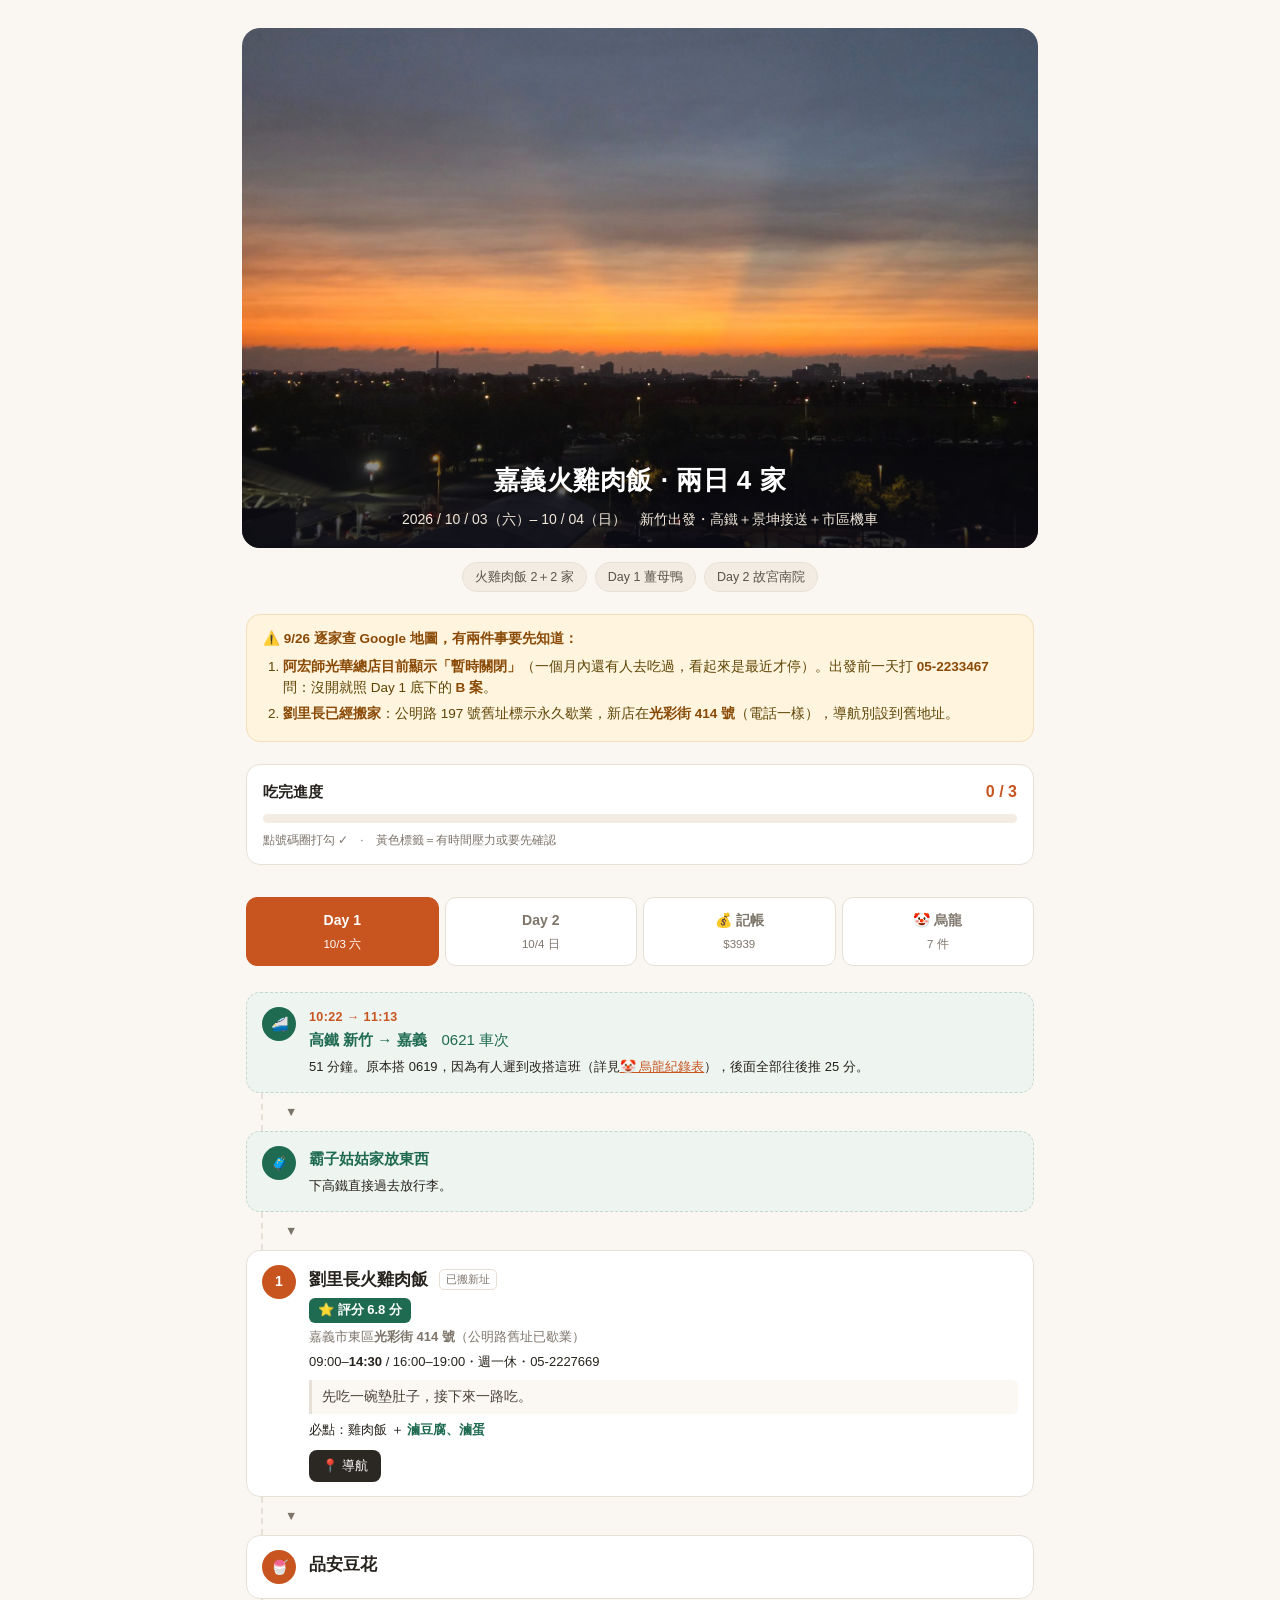
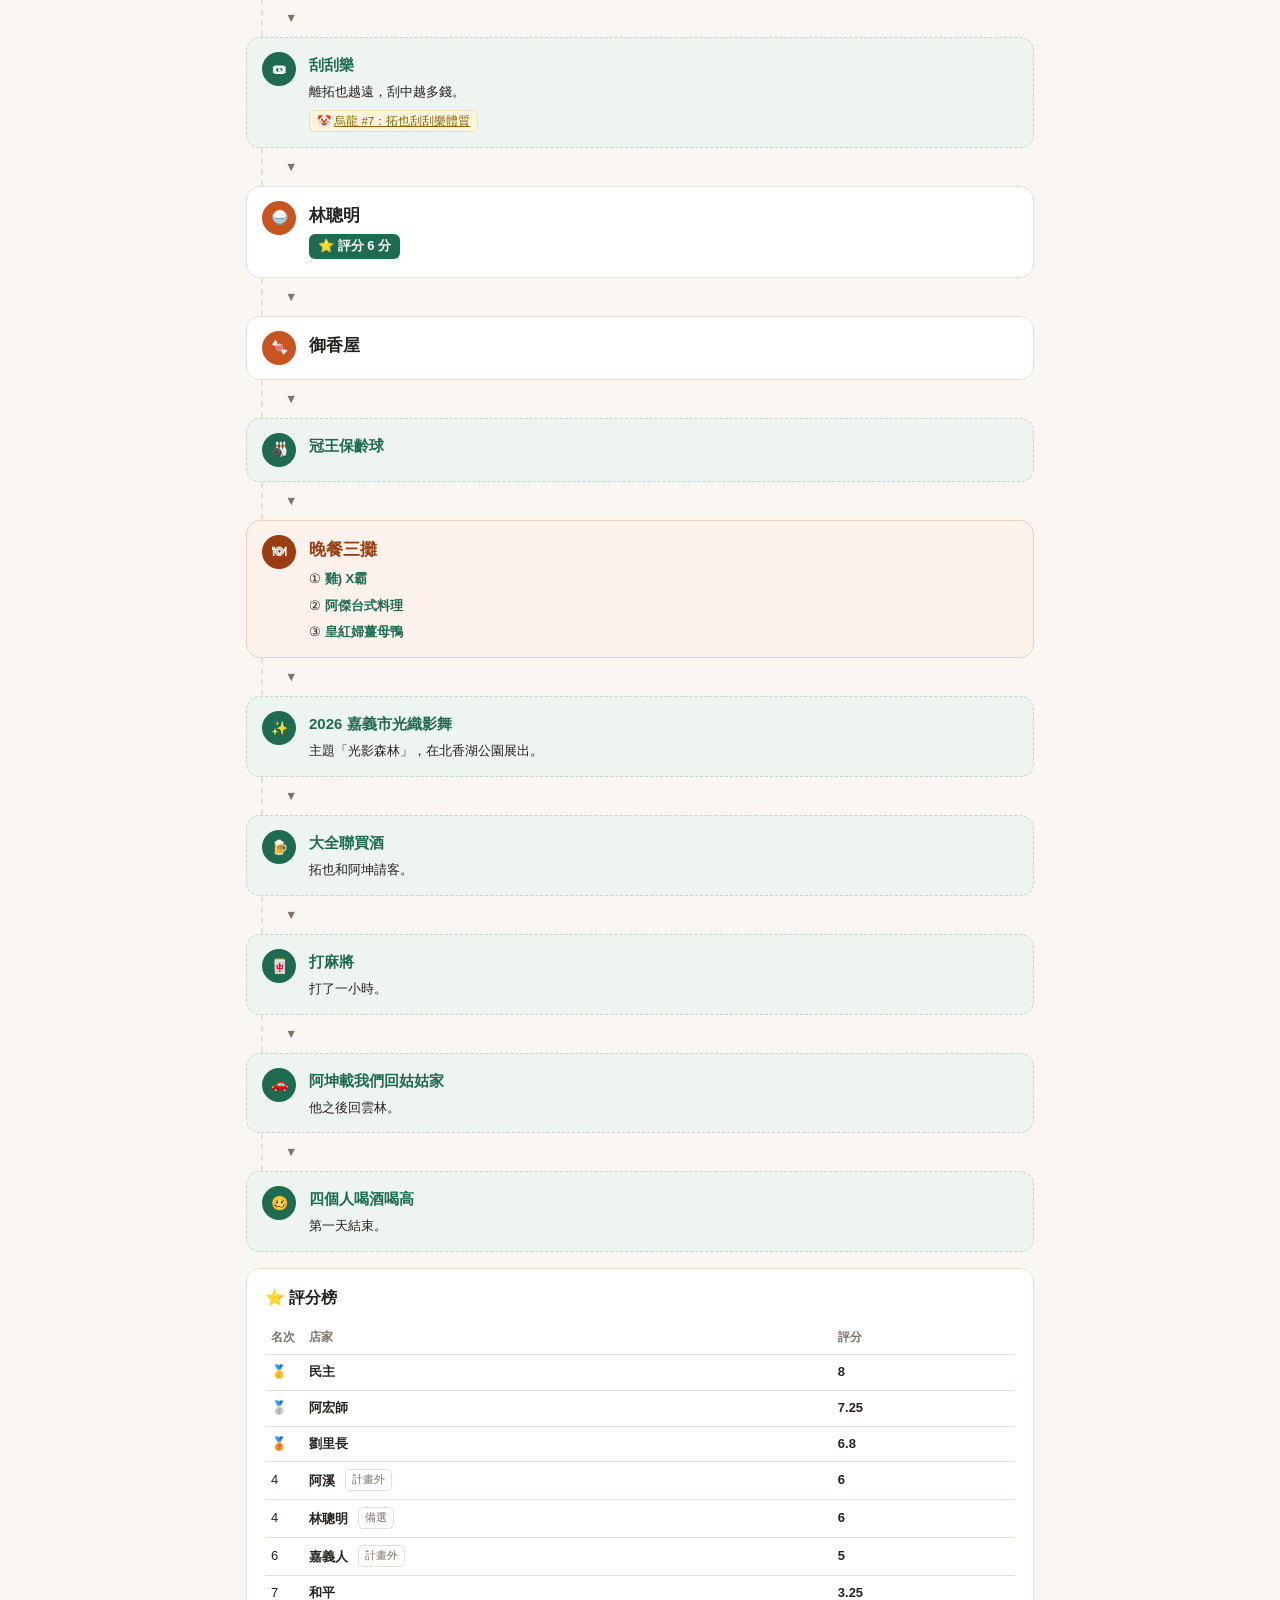
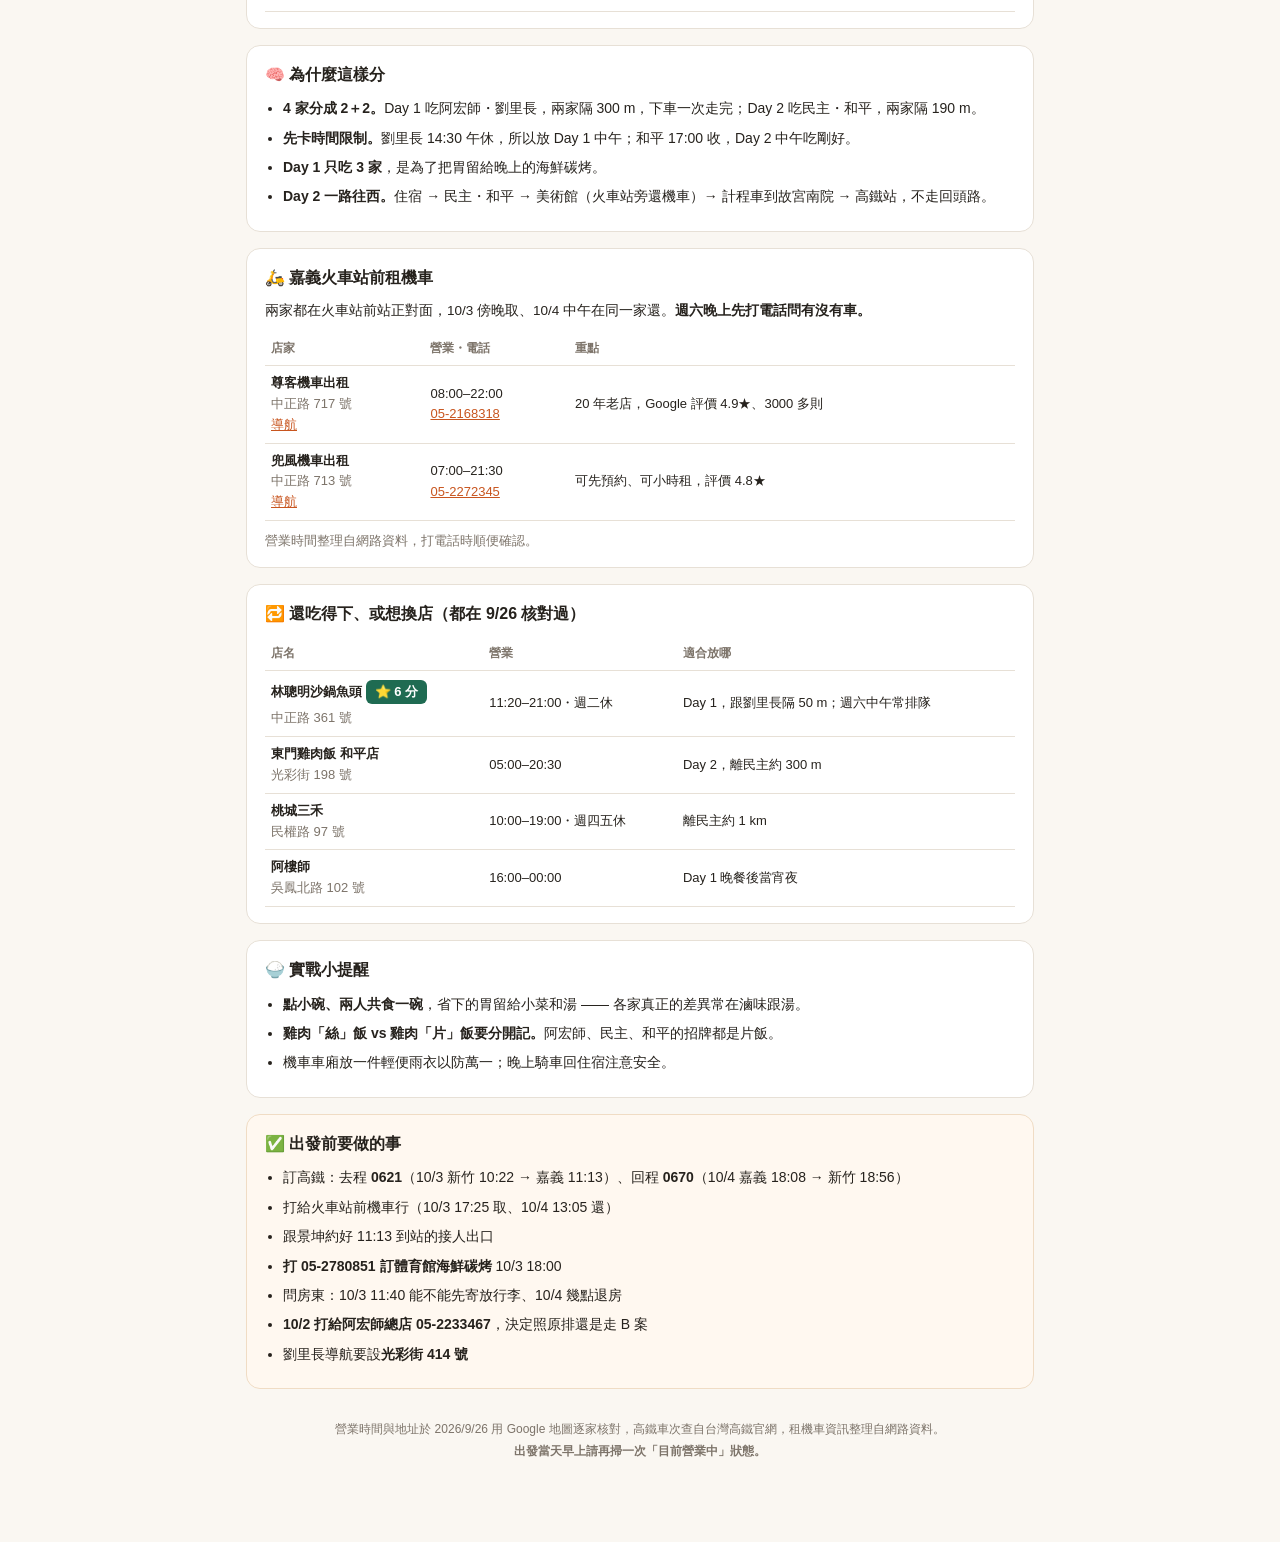
==== commit fd6f3682: "Day 1 改成實際行程，烏龍新增第 7 件（刮刮樂） (#18) - Day 1：高鐵 → 霸子姑姑家 → 劉里長 → 品安豆花 → 刮刮樂 → 林聰明 → 御香屋   → 冠王保齡球 → 晚餐三攤" ====
--- a/index.html
+++ b/index.html
@@ -4,14 +4,14 @@
 <meta charset="utf-8">
 <meta name="viewport" content="width=device-width, initial-scale=1">
 <title>嘉義火雞肉飯 2 日攻略｜10/3–10/4</title>
-<meta name="description" content="2026/10/3–10/4 嘉義兩日：火雞肉飯 4 家分兩天吃、體育館海鮮碳烤晚餐、故宮南院。高鐵＋景坤接送＋市區機車。">
+<meta name="description" content="2026/10/3–10/4 嘉義兩日：火雞肉飯 4 家分兩天吃、薑母鴨晚餐、故宮南院。高鐵＋景坤接送＋市區機車。">
 <meta name="theme-color" content="#c8551f">
 <meta name="apple-mobile-web-app-capable" content="yes">
 <meta name="apple-mobile-web-app-title" content="火雞肉飯攻略">
 <meta property="og:type" content="website">
 <meta property="og:title" content="嘉義火雞肉飯 · 兩日 4 家">
 <meta property="og:image" content="https://waltwait.github.io/chiayi-turkey-rice/cover.jpg">
-<meta property="og:description" content="火雞肉飯 2＋2 家 · 海鮮碳烤 · 故宮南院 · 高鐵＋市區機車">
+<meta property="og:description" content="火雞肉飯 2＋2 家 · 薑母鴨 · 故宮南院 · 高鐵＋市區機車">
 <link rel="manifest" href="manifest.json">
 <link rel="icon" type="image/png" sizes="192x192" href="icon-192.png">
 <link rel="apple-touch-icon" href="apple-touch-icon.png">
@@ -140,7 +140,7 @@
   </div>
   <div class="meta">
     <span class="chip">火雞肉飯 2＋2 家</span>
-    <span class="chip">Day 1 晚餐海鮮碳烤</span>
+    <span class="chip">Day 1 薑母鴨</span>
     <span class="chip">Day 2 故宮南院</span>
   </div>
   <button id="install">📲 安裝到手機主畫面</button>
@@ -179,130 +179,139 @@
     </div>
   </div>
 
-  <div class="leg">🚶 出站</div>
-
-  <div class="stop break">
-    <div class="num alt" style="cursor:default">🚗</div>
-    <div class="body">
-      <div class="time">11:20</div>
-      <div class="name">景坤高鐵站接人</div>
-      <div class="hours">出站打給景坤，約好在哪個出口等。</div>
-    </div>
-  </div>
-
-  <div class="leg">🚗 約 25 分</div>
+  <div class="leg">▼</div>
 
   <div class="stop break">
     <div class="num alt" style="cursor:default">🧳</div>
     <div class="body">
-      <div class="time">11:50</div>
-      <div class="name">住宿先放行李</div>
-      <div class="addr">嘉義市西區健康十二路 78 號</div>
-      <div class="why">住宿在市區西南邊，從高鐵站過來大致順路，先繞過去放行李只多花約 15 分鐘。</div>
-      <span class="flag">⚠️ 11:50 應該還沒到入住時間，先問房東能不能提早寄放</span><br>
-      <a class="gmap" target="_blank" href="https://www.google.com/maps/search/?api=1&query=%E5%98%89%E7%BE%A9%E5%B8%82%E8%A5%BF%E5%8D%80%E5%81%A5%E5%BA%B7%E5%8D%81%E4%BA%8C%E8%B7%AF78%E8%99%9F">📍 導航</a>
-    </div>
-  </div>
-
-  <div class="leg">🚗 4 km・約 15 分 → 光華路／中正路一帶下車，接下來 3 家都用走的</div>
-
-  <div class="stop must">
-    <div class="num mustn" data-k="ahong">1</div>
-    <div class="body">
-      <div class="time">12:15</div>
-      <div class="name">阿宏師火雞肉飯（光華總店）<span class="tag m">你指定第一站</span></div>
-      <span class="score">⭐ 評分 7.25 分</span>
-      <div class="addr">嘉義市東區光華路 108 號</div>
-      <div class="hours">平常 10:00–20:00・05-2233467</div>
-      <div class="why">新興派代表，火雞肉選得嫩、油蔥炸得酥。</div>
-      <div class="order">必點：火雞肉<b>片</b>飯 ＋ <b>半熟荷包蛋</b>（蛋黃劃開拌飯）</div>
-      <span class="flag">⚠️ Google 顯示「暫時關閉」→ 沒開就走下方 B 案</span><br>
-      <a class="gmap" target="_blank" href="https://www.google.com/maps/search/?api=1&query=%E9%98%BF%E5%AE%8F%E5%B8%AB%E7%81%AB%E9%9B%9E%E8%82%89%E9%A3%AF%20%E5%85%89%E8%8F%AF%E7%B8%BD%E5%BA%97%20%E5%98%89%E7%BE%A9%E5%B8%82%E6%9D%B1%E5%8D%80%E5%85%89%E8%8F%AF%E8%B7%AF108%E8%99%9F">📍 導航</a>
-    </div>
-  </div>
-
-  <div class="leg">🚶 約 300 m・4 分</div>
-
-  <div class="stop">
-    <div class="num" data-k="liu">2</div>
-    <div class="body">
-      <div class="time">12:50</div>
+      <div class="name">霸子姑姑家放東西</div>
+      <div class="hours">下高鐵直接過去放行李。</div>
+    </div>
+  </div>
+
+  <div class="leg">▼</div>
+
+  <div class="stop">
+    <div class="num" data-k="liu">1</div>
+    <div class="body">
       <div class="name">劉里長火雞肉飯 <span class="tag">已搬新址</span></div>
       <span class="score">⭐ 評分 6.8 分</span>
       <div class="addr">嘉義市東區<b>光彩街 414 號</b>（公明路舊址已歇業）</div>
       <div class="hours">09:00–<b>14:30</b> / 16:00–19:00・週一休・05-2227669</div>
-      <div class="why"><b>第二站選劉里長、不選民主</b>：劉里長 14:30 就午休，而且離阿宏師只有 300 m；民主開到 20:40，放到 Day 2 剛好。</div>
+      <div class="why">先吃一碗墊肚子，接下來一路吃。</div>
       <div class="order">必點：雞肉飯 ＋ <b>滷豆腐、滷蛋</b></div>
       <a class="gmap" target="_blank" href="https://www.google.com/maps/search/?api=1&query=%E5%8A%89%E9%87%8C%E9%95%B7%E7%81%AB%E9%9B%9E%E8%82%89%E9%A3%AF%20%E5%98%89%E7%BE%A9%E5%B8%82%E6%9D%B1%E5%8D%80%E5%85%89%E5%BD%A9%E8%A1%97414%E8%99%9F">📍 導航</a>
     </div>
   </div>
 
-  <div class="leg">🚶 約 1.5 km・20 分（或請景坤載）</div>
-
-  <div class="stop break">
-    <div class="num alt" style="cursor:default">🌲</div>
-    <div class="body">
-      <div class="time">13:40 – 15:40</div>
-      <div class="name">檜意森活村</div>
-      <div class="hours">10:00–18:00</div>
-      <div class="why">日式木造老宿舍群，吃完三碗散步消化。今天只吃 3 家，是為了把胃留給晚上的海鮮。</div>
-      <a class="gmap" target="_blank" href="https://www.google.com/maps/search/?api=1&query=%E6%AA%9C%E6%84%8F%E6%A3%AE%E6%B4%BB%E6%9D%91">📍 導航</a>
-    </div>
-  </div>
-
-  <div class="leg">🚗 景坤載或叫車・約 15 分</div>
-
-  <div class="stop break">
-    <div class="num alt" style="cursor:default">🛏</div>
-    <div class="body">
-      <div class="time">15:55 – 17:10</div>
-      <div class="name">回住宿 check-in、休息</div>
-    </div>
-  </div>
-
-  <div class="leg">🚕 叫車或景坤載・約 10 分到嘉義火車站前</div>
-
-  <div class="stop break">
-    <div class="num alt" style="cursor:default">🛵</div>
-    <div class="body">
-      <div class="time">17:25</div>
-      <div class="name">市區租機車（火車站前）</div>
-      <div class="hours">租到明天中午。記得帶<b>駕照＋身分證</b>，預留 15 分鐘。店家比較看<a href="#rent" style="color:var(--accent)">這裡</a>。</div>
-      <div class="why">明天還車後叫計程車去故宮南院、再到高鐵站，所以要找<b>能在市區還車</b>的店。</div>
-    </div>
-  </div>
-
-  <div class="leg">🛵 約 2.5 km・10 分</div>
+  <div class="leg">▼</div>
+
+  <div class="stop">
+    <div class="num" style="cursor:default">🍧</div>
+    <div class="body">
+      <div class="name">品安豆花</div>
+    </div>
+  </div>
+
+  <div class="leg">▼</div>
+
+  <div class="stop break">
+    <div class="num alt" style="cursor:default">🎟</div>
+    <div class="body">
+      <div class="name">刮刮樂</div>
+      <div class="hours">離拓也越遠，刮中越多錢。</div>
+      <span class="flag">🤡 <a href="#" data-goto="oops" style="color:inherit">烏龍 #7：拓也刮刮樂體質</a></span>
+    </div>
+  </div>
+
+  <div class="leg">▼</div>
+
+  <div class="stop">
+    <div class="num" style="cursor:default">🍚</div>
+    <div class="body">
+      <div class="name">林聰明</div>
+      <span class="score">⭐ 評分 6 分</span>
+    </div>
+  </div>
+
+  <div class="leg">▼</div>
+
+  <div class="stop">
+    <div class="num" style="cursor:default">🍬</div>
+    <div class="body">
+      <div class="name">御香屋</div>
+    </div>
+  </div>
+
+  <div class="leg">▼</div>
+
+  <div class="stop break">
+    <div class="num alt" style="cursor:default">🎳</div>
+    <div class="body">
+      <div class="name">冠王保齡球</div>
+    </div>
+  </div>
+
+  <div class="leg">▼</div>
 
   <div class="stop dinner">
-    <div class="num" style="cursor:default;background:#9a3d10">🦐</div>
-    <div class="body">
-      <div class="time">18:00 · 晚餐</div>
-      <div class="name">體育館海鮮碳烤 <span class="tag">Google 4.4★ · 3,500+ 評論</span></div>
-      <div class="addr">嘉義市東區垂楊路 34 號</div>
-      <div class="hours">17:00–00:00・每天營業・05-2780851・每人約 $400–600</div>
-      <div class="why">評論最常提到的是<b>招牌油雞飯</b>和<b>蚵仔酥</b>，海鮮、熱炒也多。週六晚上生意很好，評論也常抱怨訂位問題。</div>
-      <span class="flag">⚠️ 先打電話訂 10/3 18:00 的位子</span>
-      <span class="flag">🍺 要喝酒就別騎車，叫車回住宿</span><br>
-      <a class="gmap" target="_blank" href="https://www.google.com/maps/search/?api=1&query=%E9%AB%94%E8%82%B2%E9%A4%A8%E6%B5%B7%E9%AE%AE%E7%A2%B3%E7%83%A4%20%E5%98%89%E7%BE%A9%E5%B8%82%E6%9D%B1%E5%8D%80%E5%9E%82%E6%A5%8A%E8%B7%AF34%E8%99%9F">📍 導航</a>
-    </div>
-  </div>
-
-  <div class="leg">🛵 回住宿 · 約 12 分</div>
-
-  <div class="box" style="border-color:#e8bcc8">
-    <h3>🅱️ B 案：阿宏師光華總店沒開</h3>
-    <p>12:15 直接從<b>劉里長</b>開始，再逛檜意森活村。阿宏師改吃 <b>16:00 才開的吳鳳店</b>（吳鳳北路 127 號）：</p>
-    <table>
-      <tr><th>時間</th><th>行程</th></tr>
-      <tr><td>12:15</td><td><b>劉里長</b></td></tr>
-      <tr><td>13:40–15:40</td><td>🌲 檜意森活村</td></tr>
-      <tr><td>16:00</td><td><b>阿宏師（吳鳳店）</b>剛開門・<a target="_blank" href="https://www.google.com/maps/search/?api=1&query=%E9%98%BF%E5%AE%8F%E5%B8%AB%E7%81%AB%E9%9B%9E%E8%82%89%E9%A3%AF%E5%AE%B5%E5%A4%9C%E5%B9%AB%E5%90%B3%E9%B3%B3%E5%BA%97%20%E5%90%B3%E9%B3%B3%E5%8C%97%E8%B7%AF127%E8%99%9F">導航</a></td></tr>
-      <tr><td>16:40–17:10</td><td>🛏 回住宿 check-in、休息</td></tr>
-      <tr><td>17:25</td><td>🛵 火車站前租機車</td></tr>
-      <tr><td>18:00</td><td>🦐 體育館海鮮碳烤</td></tr>
-    </table>
-    <p style="font-size:12.5px;color:#7d746a;margin:10px 0 0">怕晚餐吃不下的話，吳鳳店開到 23:30、名字就叫「宵夜幫」，也可以改成吃完海鮮後的宵夜（離海鮮碳烤約 750 m）。</p>
+    <div class="num" style="cursor:default;background:#9a3d10">🍽</div>
+    <div class="body">
+      <div class="name">晚餐三攤</div>
+      <div class="order">① <b>雞) X霸</b></div>
+      <div class="order">② <b>阿傑台式料理</b></div>
+      <div class="order">③ <b>皇紅婦薑母鴨</b></div>
+    </div>
+  </div>
+
+  <div class="leg">▼</div>
+
+  <div class="stop break">
+    <div class="num alt" style="cursor:default">✨</div>
+    <div class="body">
+      <div class="name">2026 嘉義市光織影舞</div>
+      <div class="hours">主題「光影森林」，在北香湖公園展出。</div>
+    </div>
+  </div>
+
+  <div class="leg">▼</div>
+
+  <div class="stop break">
+    <div class="num alt" style="cursor:default">🍺</div>
+    <div class="body">
+      <div class="name">大全聯買酒</div>
+      <div class="hours">拓也和阿坤請客。</div>
+    </div>
+  </div>
+
+  <div class="leg">▼</div>
+
+  <div class="stop break">
+    <div class="num alt" style="cursor:default">🀄</div>
+    <div class="body">
+      <div class="name">打麻將</div>
+      <div class="hours">打了一小時。</div>
+    </div>
+  </div>
+
+  <div class="leg">▼</div>
+
+  <div class="stop break">
+    <div class="num alt" style="cursor:default">🚗</div>
+    <div class="body">
+      <div class="name">阿坤載我們回姑姑家</div>
+      <div class="hours">他之後回雲林。</div>
+    </div>
+  </div>
+
+  <div class="leg">▼</div>
+
+  <div class="stop break">
+    <div class="num alt" style="cursor:default">🥴</div>
+    <div class="body">
+      <div class="name">四個人喝酒喝高</div>
+      <div class="hours">第一天結束。</div>
+    </div>
   </div>
 
 </div>
@@ -505,6 +514,16 @@
       <div class="name">拓也老爸慶生，拓也 5 點還在買共匪餅</div>
       <div class="hours">慶生 5 點開始，他說 7 點到家，結果高鐵 7 點才到新竹高鐵站。</div>
       <span class="verdict">⏰ 壽星等不到人</span>
+    </div>
+  </div>
+
+  <div class="stop">
+    <div class="num oopsn" style="cursor:default">7</div>
+    <div class="body">
+      <div class="time">10/3 – 10/4</div>
+      <div class="name">拓也刮刮樂：離他越遠越會中</div>
+      <div class="hours">只要離拓也越遠，刮中越多錢；他自己選的、自己刮的絕對不會中。他因此下定決心到明年過年都不刮了，結果第二天又說要刮。</div>
+      <span class="verdict">🎰 發誓失效</span>
     </div>
   </div>
 
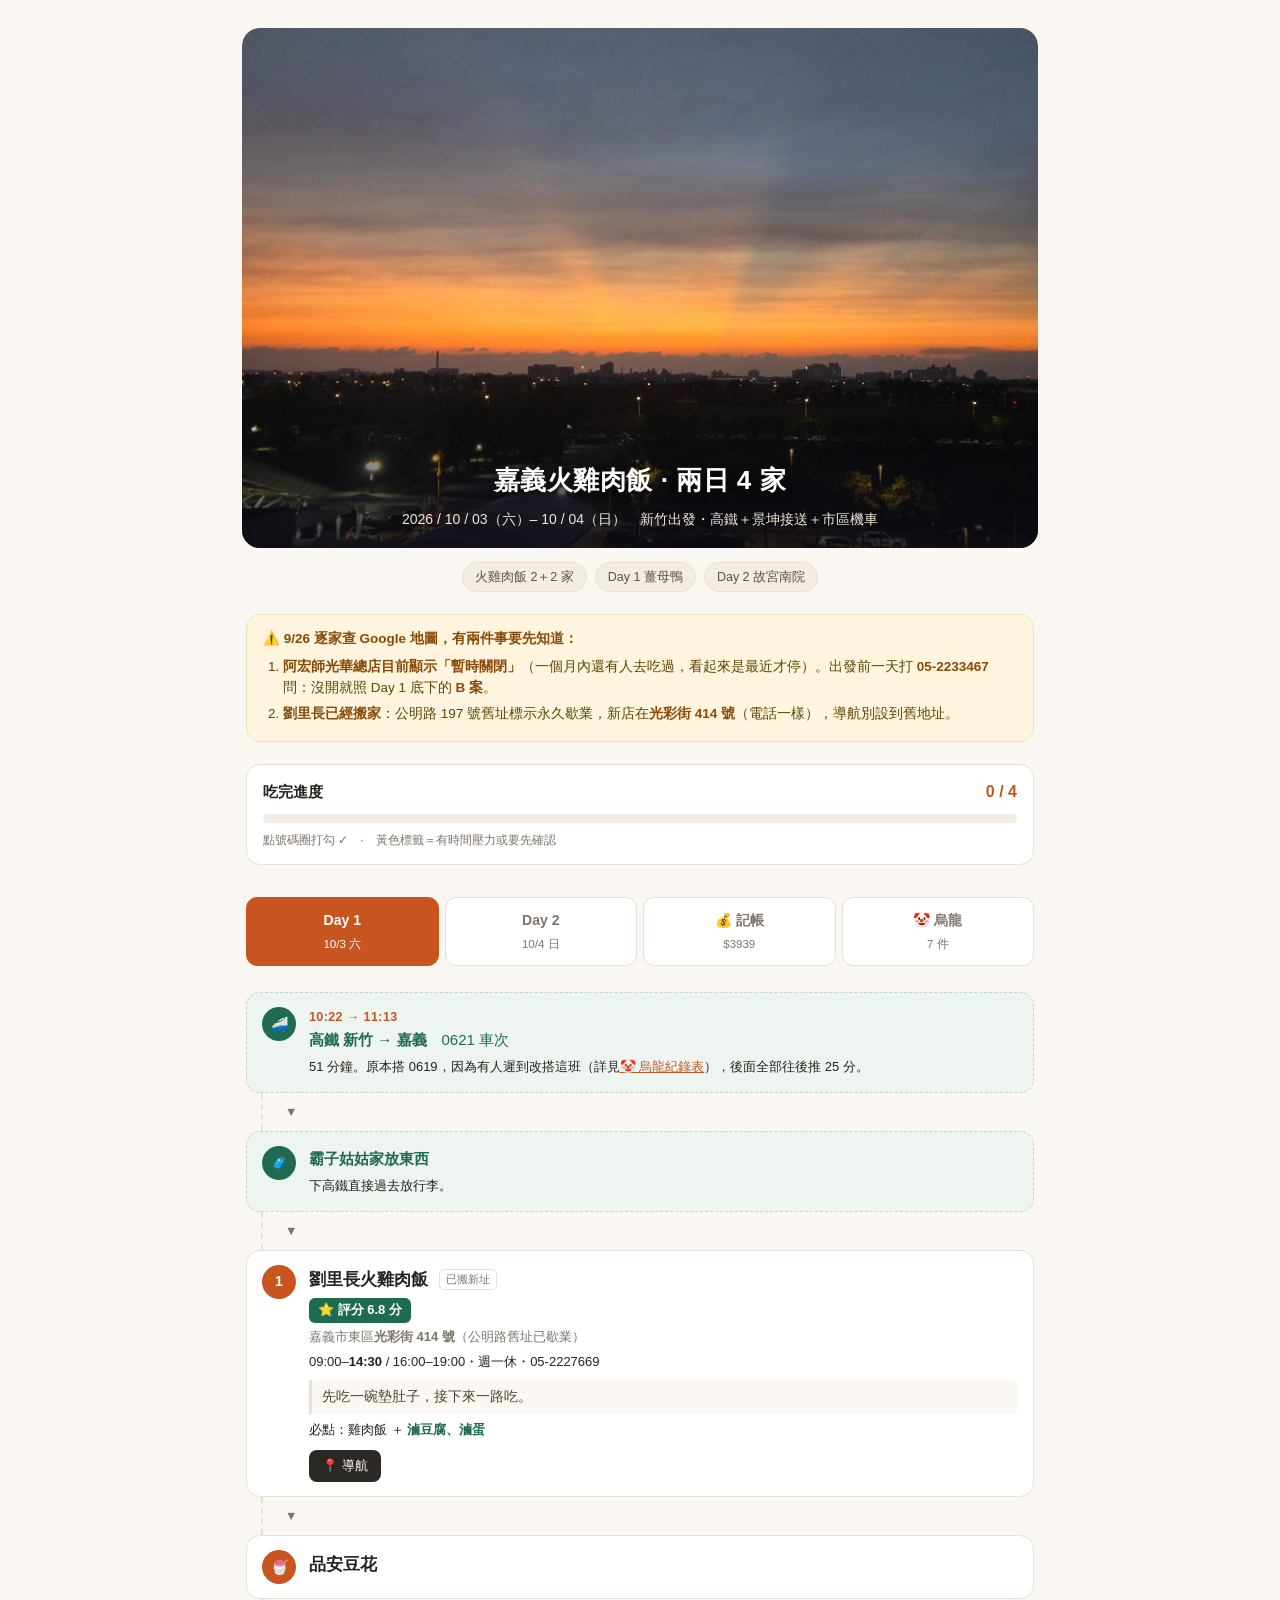
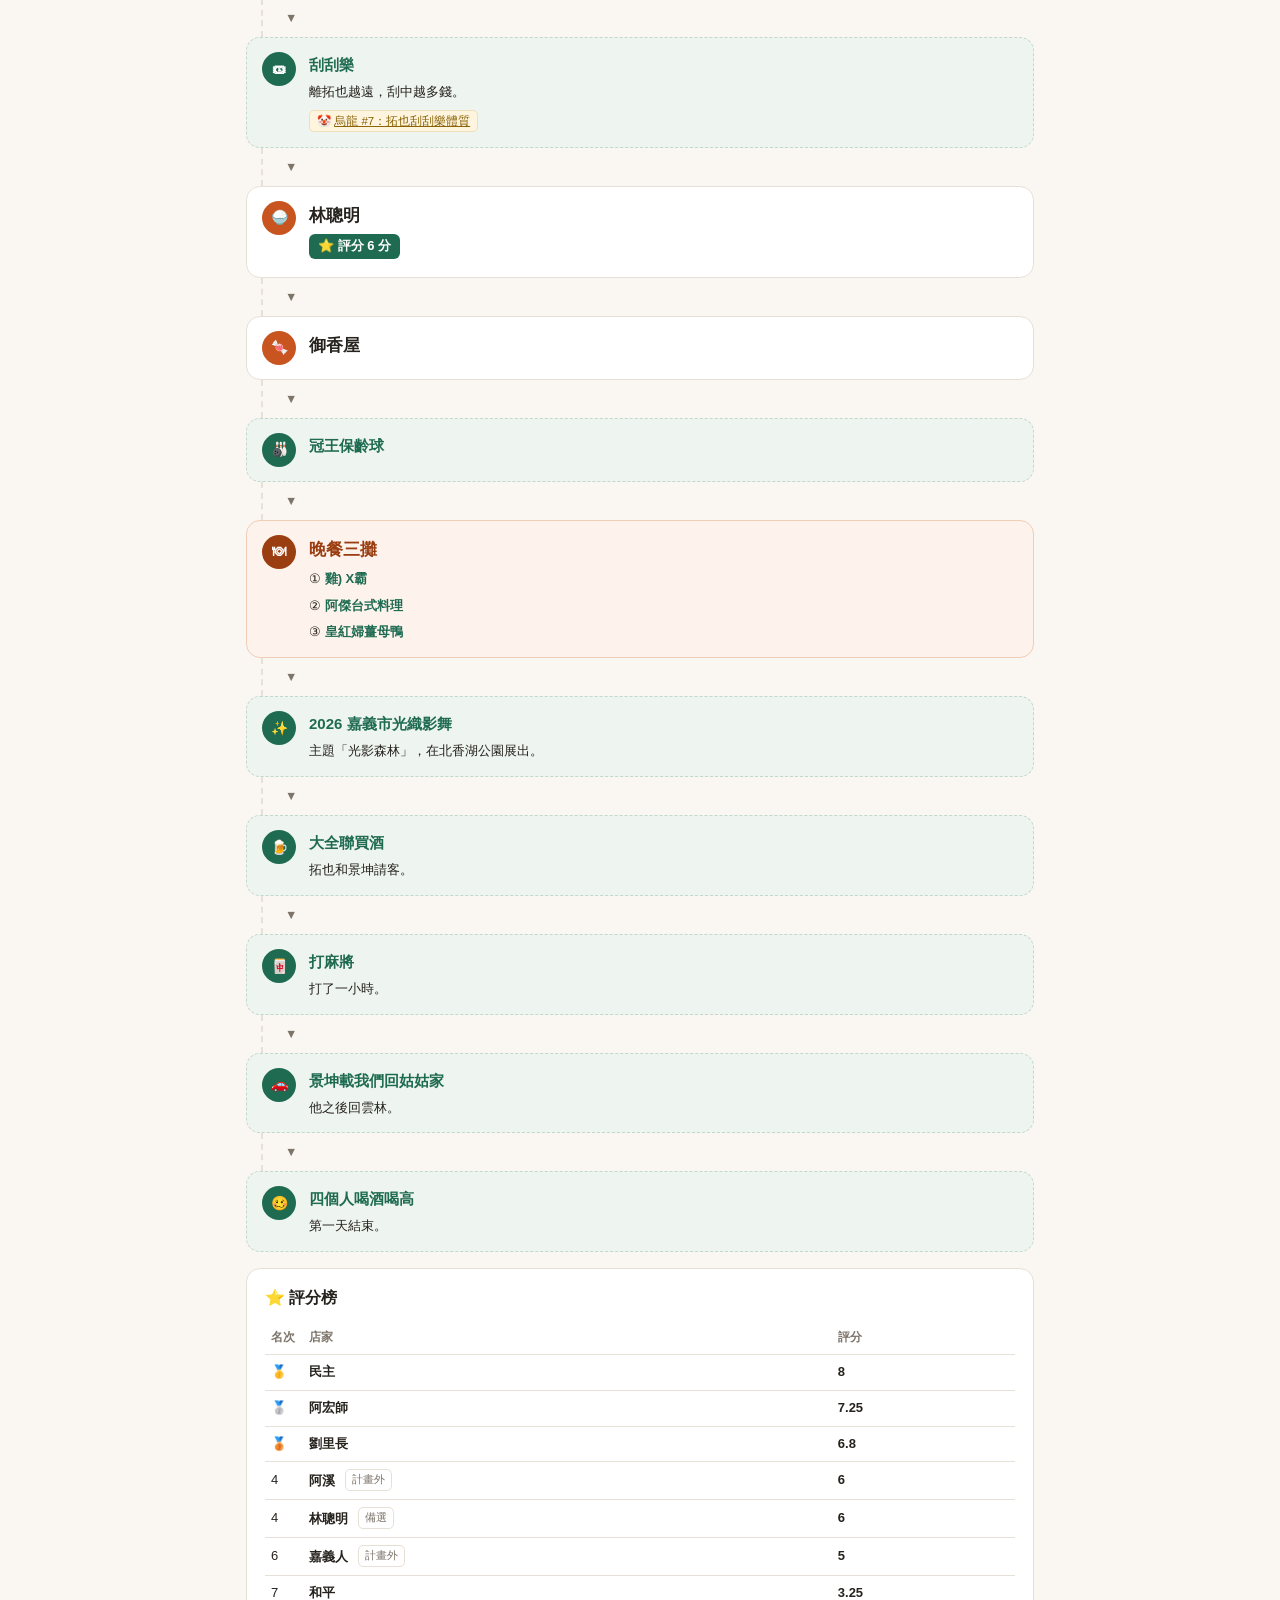
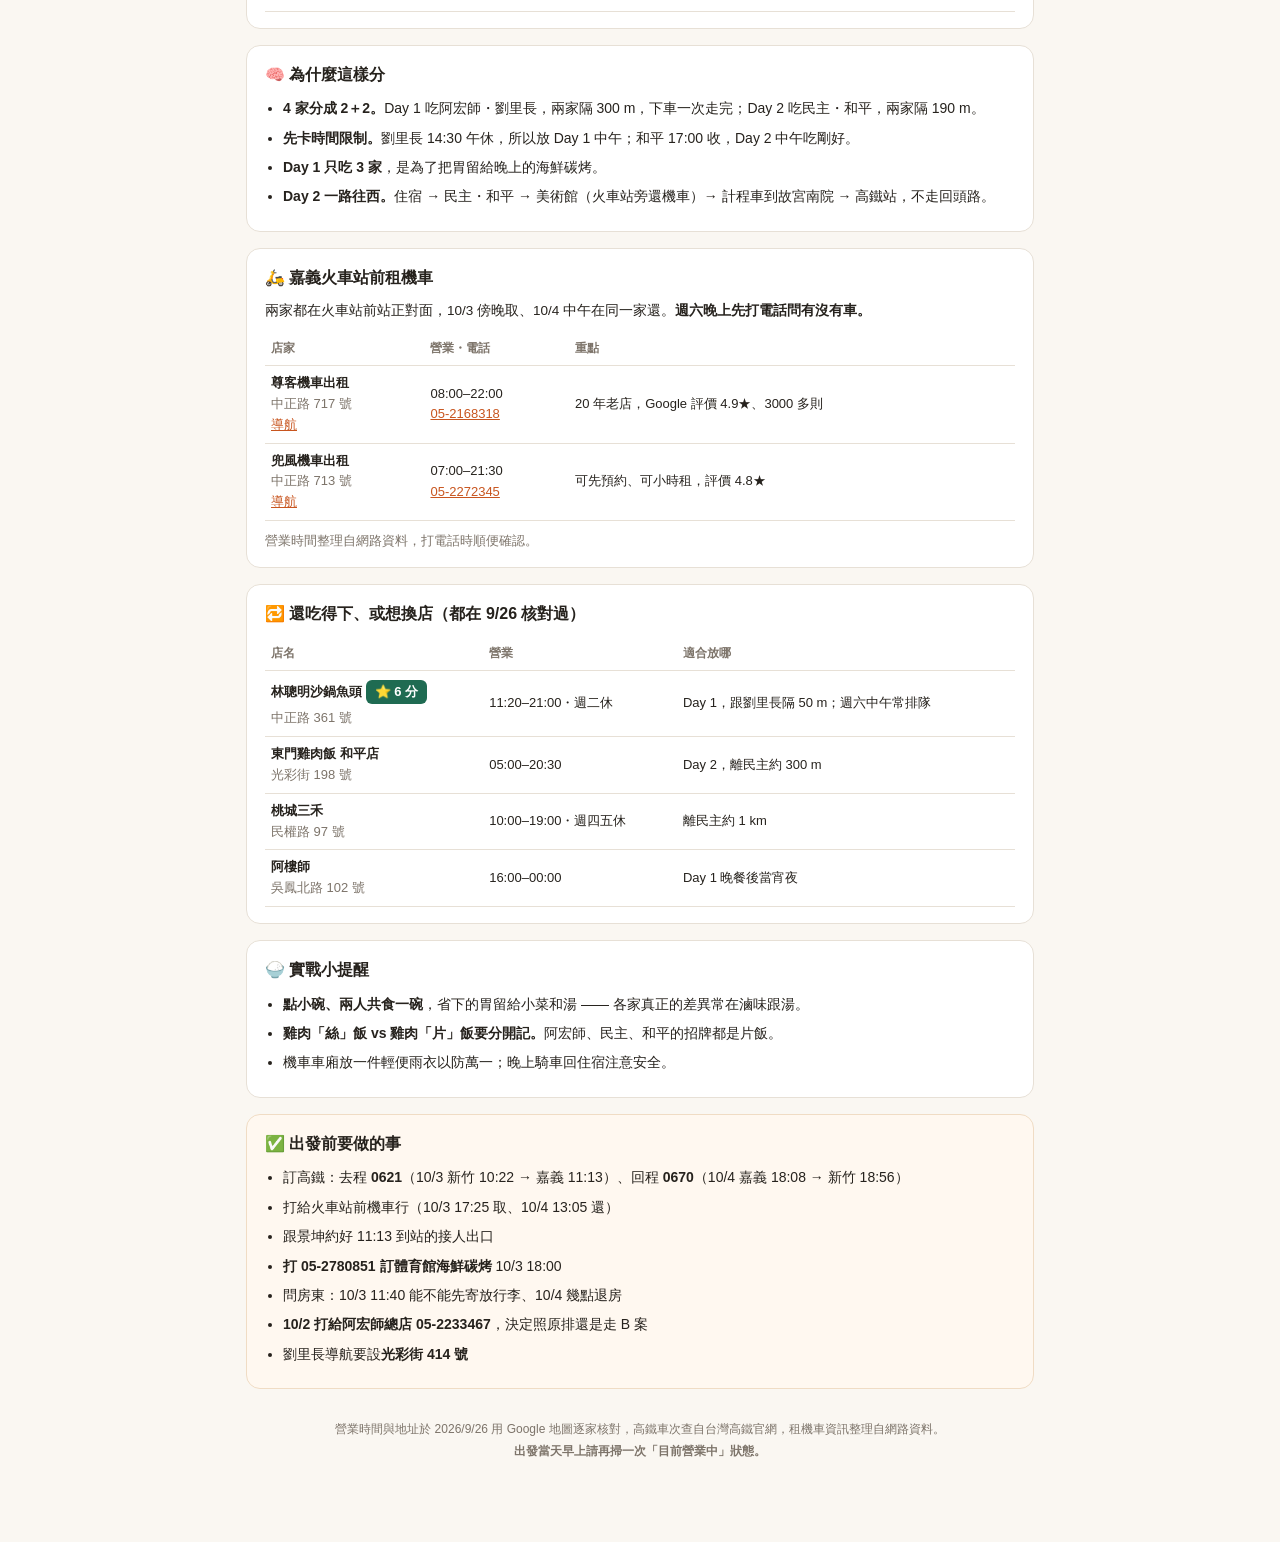
==== commit 746c79f8: "Day 2 改成實際行程，阿坤統一寫成景坤 (#19) - Day 2：阿溪雞肉飯＋王家牛雜湯（拓也先去）→ 和平 → 嘉義人 → 民主 → 故宮南院   → 14:00 趕回去慶生 → 阿宏師 → " ====
--- a/index.html
+++ b/index.html
@@ -280,7 +280,7 @@
     <div class="num alt" style="cursor:default">🍺</div>
     <div class="body">
       <div class="name">大全聯買酒</div>
-      <div class="hours">拓也和阿坤請客。</div>
+      <div class="hours">拓也和景坤請客。</div>
     </div>
   </div>
 
@@ -299,7 +299,7 @@
   <div class="stop break">
     <div class="num alt" style="cursor:default">🚗</div>
     <div class="body">
-      <div class="name">阿坤載我們回姑姑家</div>
+      <div class="name">景坤載我們回姑姑家</div>
       <div class="hours">他之後回雲林。</div>
     </div>
   </div>
@@ -319,105 +319,146 @@
 <!-- ============ DAY 2 ============ -->
 <div class="day" id="d2">
 
-  <div class="stop break">
-    <div class="num alt" style="cursor:default">☀️</div>
-    <div class="body">
-      <div class="time">10:30</div>
-      <div class="name">睡飽、退房</div>
-      <div class="why">今天只吃 2 家，早上不用趕。民主 10:00 才開，直接當早午餐。</div>
-      <span class="flag">⚠️ 退房時間跟房東確認</span>
-    </div>
-  </div>
-
-  <div class="leg">🛵 5 km・約 12 分 → 停民主附近，兩家走路就到</div>
+  <div class="stop">
+    <div class="num" style="cursor:default">🌅</div>
+    <div class="body">
+      <div class="name">阿溪雞肉飯</div>
+      <span class="score">⭐ 評分 6 分</span>
+      <div class="hours">一早拓也裝逼，自己先去吃。</div>
+    </div>
+  </div>
+
+  <div class="leg">▼</div>
+
+  <div class="stop">
+    <div class="num" style="cursor:default">🍲</div>
+    <div class="body">
+      <div class="name">王家祖傳本產牛雜湯</div>
+      <div class="hours">拓也的早餐第二攤。</div>
+    </div>
+  </div>
+
+  <div class="leg">▼</div>
+
+  <div class="stop break">
+    <div class="num alt" style="cursor:default">🏃</div>
+    <div class="body">
+      <div class="name">華哲、霸子跟上</div>
+    </div>
+  </div>
+
+  <div class="leg">▼</div>
+
+  <div class="stop">
+    <div class="num" data-k="heping">2</div>
+    <div class="body">
+      <div class="name">和平火雞肉飯</div>
+      <span class="score">⭐ 評分 3.25 分</span>
+      <div class="addr">嘉義市東區和平路 107 號</div>
+      <div class="hours">07:30–17:00</div>
+      <div class="why">每天現切火雞肉、<b>完全不加油蔥酥</b>的清爽派。</div>
+      <div class="order">必點：<b>雞片飯</b> ＋ 滷白菜</div>
+      <a class="gmap" target="_blank" href="https://www.google.com/maps/search/?api=1&query=%E5%92%8C%E5%B9%B3%E7%81%AB%E9%9B%9E%E8%82%89%E9%A3%AF%20%E5%98%89%E7%BE%A9%E5%B8%82%E6%9D%B1%E5%8D%80%E5%92%8C%E5%B9%B3%E8%B7%AF107%E8%99%9F">📍 導航</a>
+    </div>
+  </div>
+
+  <div class="leg">▼</div>
+
+  <div class="stop">
+    <div class="num" style="cursor:default">🍚</div>
+    <div class="body">
+      <div class="name">嘉義人雞肉飯</div>
+      <span class="score">⭐ 評分 5 分</span>
+    </div>
+  </div>
+
+  <div class="leg">▼</div>
 
   <div class="stop">
     <div class="num" data-k="minzhu">3</div>
     <div class="body">
-      <div class="time">10:45</div>
       <div class="name">民主火雞肉飯</div>
       <span class="score">⭐ 評分 8 分</span>
       <div class="addr">嘉義市東區民族路 149 號</div>
       <div class="hours">10:00–20:40</div>
-      <div class="why"><b>深色油蔥酥</b>是整碗飯的靈魂，這幾家裡最重口味的一家。下一站接零油蔥的和平，剛好一重一輕。</div>
+      <div class="why"><b>深色油蔥酥</b>是整碗飯的靈魂，這幾家裡最重口味的一家。</div>
       <div class="order">必點：火雞肉<b>片</b>飯 ＋ <b>魯味拼盤</b> ＋ 骨肉湯</div>
       <a class="gmap" target="_blank" href="https://www.google.com/maps/search/?api=1&query=%E6%B0%91%E4%B8%BB%E7%81%AB%E9%9B%9E%E8%82%89%E9%A3%AF%20%E5%98%89%E7%BE%A9%E5%B8%82%E6%9D%B1%E5%8D%80%E6%B0%91%E6%97%8F%E8%B7%AF149%E8%99%9F">📍 導航</a>
     </div>
   </div>
 
-  <div class="leg">🚶 約 250 m・4 分</div>
-
-  <div class="stop">
-    <div class="num" data-k="heping">4</div>
-    <div class="body">
-      <div class="time">11:20</div>
-      <div class="name">和平火雞肉飯 <span class="tag">第 4 家 🎉</span></div>
-      <span class="score">⭐ 評分 3.25 分</span>
-      <div class="addr">嘉義市東區和平路 107 號</div>
-      <div class="hours">07:30–17:00</div>
-      <div class="why">每天現切火雞肉、<b>完全不加油蔥酥</b>的清爽派，拿來收尾剛好。</div>
-      <div class="order">必點：<b>雞片飯</b> ＋ 滷白菜</div>
-      <a class="gmap" target="_blank" href="https://www.google.com/maps/search/?api=1&query=%E5%92%8C%E5%B9%B3%E7%81%AB%E9%9B%9E%E8%82%89%E9%A3%AF%20%E5%98%89%E7%BE%A9%E5%B8%82%E6%9D%B1%E5%8D%80%E5%92%8C%E5%B9%B3%E8%B7%AF107%E8%99%9F">📍 導航</a>
-    </div>
-  </div>
-
-  <div class="leg">🛵 約 8 分（往西，順路）</div>
-
-  <div class="stop break">
-    <div class="num alt" style="cursor:default">🎨</div>
-    <div class="body">
-      <div class="time">12:00 – 13:00</div>
-      <div class="name">嘉義市立美術館</div>
-      <div class="hours">09:00–17:00・週一休</div>
-      <div class="why">在嘉義火車站附近，剛好在往故宮南院的方向上。有冷氣，吃完兩碗進來坐一下。</div>
-      <a class="gmap" target="_blank" href="https://www.google.com/maps/search/?api=1&query=%E5%98%89%E7%BE%A9%E5%B8%82%E7%AB%8B%E7%BE%8E%E8%A1%93%E9%A4%A8">📍 導航</a>
-    </div>
-  </div>
-
-  <div class="leg">🛵 美術館就在火車站旁，約 3 分</div>
-
-  <div class="stop break">
-    <div class="num alt" style="cursor:default">🛵</div>
-    <div class="body">
-      <div class="time">13:05</div>
-      <div class="name">火車站前還機車</div>
-      <div class="hours">預留 15 分鐘（加油、驗車）。還完叫計程車。</div>
-    </div>
-  </div>
-
-  <div class="leg">🚕 計程車約 17 km・30 分（估計 $500 上下）</div>
-
-  <div class="stop break">
-    <div class="num alt" style="cursor:default">🏛</div>
-    <div class="body">
-      <div class="time">13:50 – 17:15</div>
-      <div class="name">故宮南院</div>
-      <div class="hours">週六日 09:00–18:00・週一休・離高鐵站約 6 km</div>
-      <div class="why">回程最順的最後一站：離高鐵站只有 6 km，有冷氣可以慢慢逛。不想去的話，計程車直接開到高鐵站。</div>
-      <a class="gmap" target="_blank" href="https://www.google.com/maps/search/?api=1&query=%E5%9C%8B%E7%AB%8B%E6%95%85%E5%AE%AE%E5%8D%9A%E7%89%A9%E9%99%A2%E5%8D%97%E9%83%A8%E9%99%A2%E5%8D%80">📍 導航</a>
-    </div>
-  </div>
-
-  <div class="leg">🚕 叫計程車・5.7 km・約 14 分（估計 $200 上下）</div>
-
-  <div class="stop break">
-    <div class="num alt" style="cursor:default">🚕</div>
-    <div class="body">
-      <div class="time">17:15</div>
-      <div class="name">故宮南院叫車回高鐵站</div>
-      <div class="hours">17:00 就先在 App 叫車，週日傍晚車可能要等。</div>
-    </div>
-  </div>
-
-  <div class="leg">🚶 17:35 到站，走進車站</div>
+  <div class="leg">▼</div>
+
+  <div class="stop break">
+    <div class="num alt" style="cursor:default">🚗</div>
+    <div class="body">
+      <div class="name">開車去故宮南院</div>
+      <div class="hours">故宮南院門票 $600（霸子付）。</div>
+    </div>
+  </div>
+
+  <div class="leg">▼</div>
+
+  <div class="stop break">
+    <div class="num alt" style="cursor:default">🎂</div>
+    <div class="body">
+      <div class="name">14:00 拓也說要慶生，開始趕路</div>
+      <div class="hours">趕回去的路上，這件事後來變成<a href="#" data-goto="oops" style="color:var(--accent)">🤡 烏龍 #6</a>。</div>
+    </div>
+  </div>
+
+  <div class="leg">▼</div>
+
+  <div class="stop">
+    <div class="num" data-k="ahong">4</div>
+    <div class="body">
+      <div class="name">阿宏師火雞肉飯（光華總店）</div>
+      <span class="score">⭐ 評分 7.25 分</span>
+      <div class="addr">嘉義市東區光華路 108 號</div>
+      <div class="hours">平常 10:00–20:00・05-2233467</div>
+      <div class="why">新興派代表，火雞肉選得嫩、油蔥炸得酥。</div>
+      <div class="order">必點：火雞肉<b>片</b>飯 ＋ <b>半熟荷包蛋</b>（蛋黃劃開拌飯）</div>
+      <a class="gmap" target="_blank" href="https://www.google.com/maps/search/?api=1&query=%E9%98%BF%E5%AE%8F%E5%B8%AB%E7%81%AB%E9%9B%9E%E8%82%89%E9%A3%AF%20%E5%85%89%E8%8F%AF%E7%B8%BD%E5%BA%97%20%E5%98%89%E7%BE%A9%E5%B8%82%E6%9D%B1%E5%8D%80%E5%85%89%E8%8F%AF%E8%B7%AF108%E8%99%9F">📍 導航</a>
+    </div>
+  </div>
+
+  <div class="leg">▼</div>
+
+  <div class="stop">
+    <div class="num" style="cursor:default">🍜</div>
+    <div class="body">
+      <div class="name">榕樹下涼麵 ＋ 冰</div>
+      <div class="hours">阿宏師對面。</div>
+    </div>
+  </div>
+
+  <div class="leg">▼</div>
+
+  <div class="stop break">
+    <div class="num alt" style="cursor:default">🛍</div>
+    <div class="body">
+      <div class="name">買伴手禮</div>
+      <div class="hours">方塊酥、福義軒、共匪餅。</div>
+    </div>
+  </div>
+
+  <div class="leg">▼</div>
+
+  <div class="stop break">
+    <div class="num alt" style="cursor:default">🏠</div>
+    <div class="body">
+      <div class="name">回姑姑家</div>
+    </div>
+  </div>
+
+  <div class="leg">▼</div>
 
   <div class="stop break">
     <div class="num alt" style="cursor:default">🚄</div>
     <div class="body">
       <div class="time">18:08 → 18:56</div>
       <div class="name">高鐵 嘉義 → 新竹　<span style="font-weight:400">0670 車次</span></div>
-      <div class="hours">48 分鐘。其他選擇：<b>0666</b>（17:32 → 18:23）、<b>0846</b>（18:00 → 19:07）。</div>
-      <div class="why">10/4 是<b>週日晚上北上尖峰</b>，回程票一定先訂。</div>
+      <div class="hours">搭 1808 回新竹。</div>
     </div>
   </div>
 
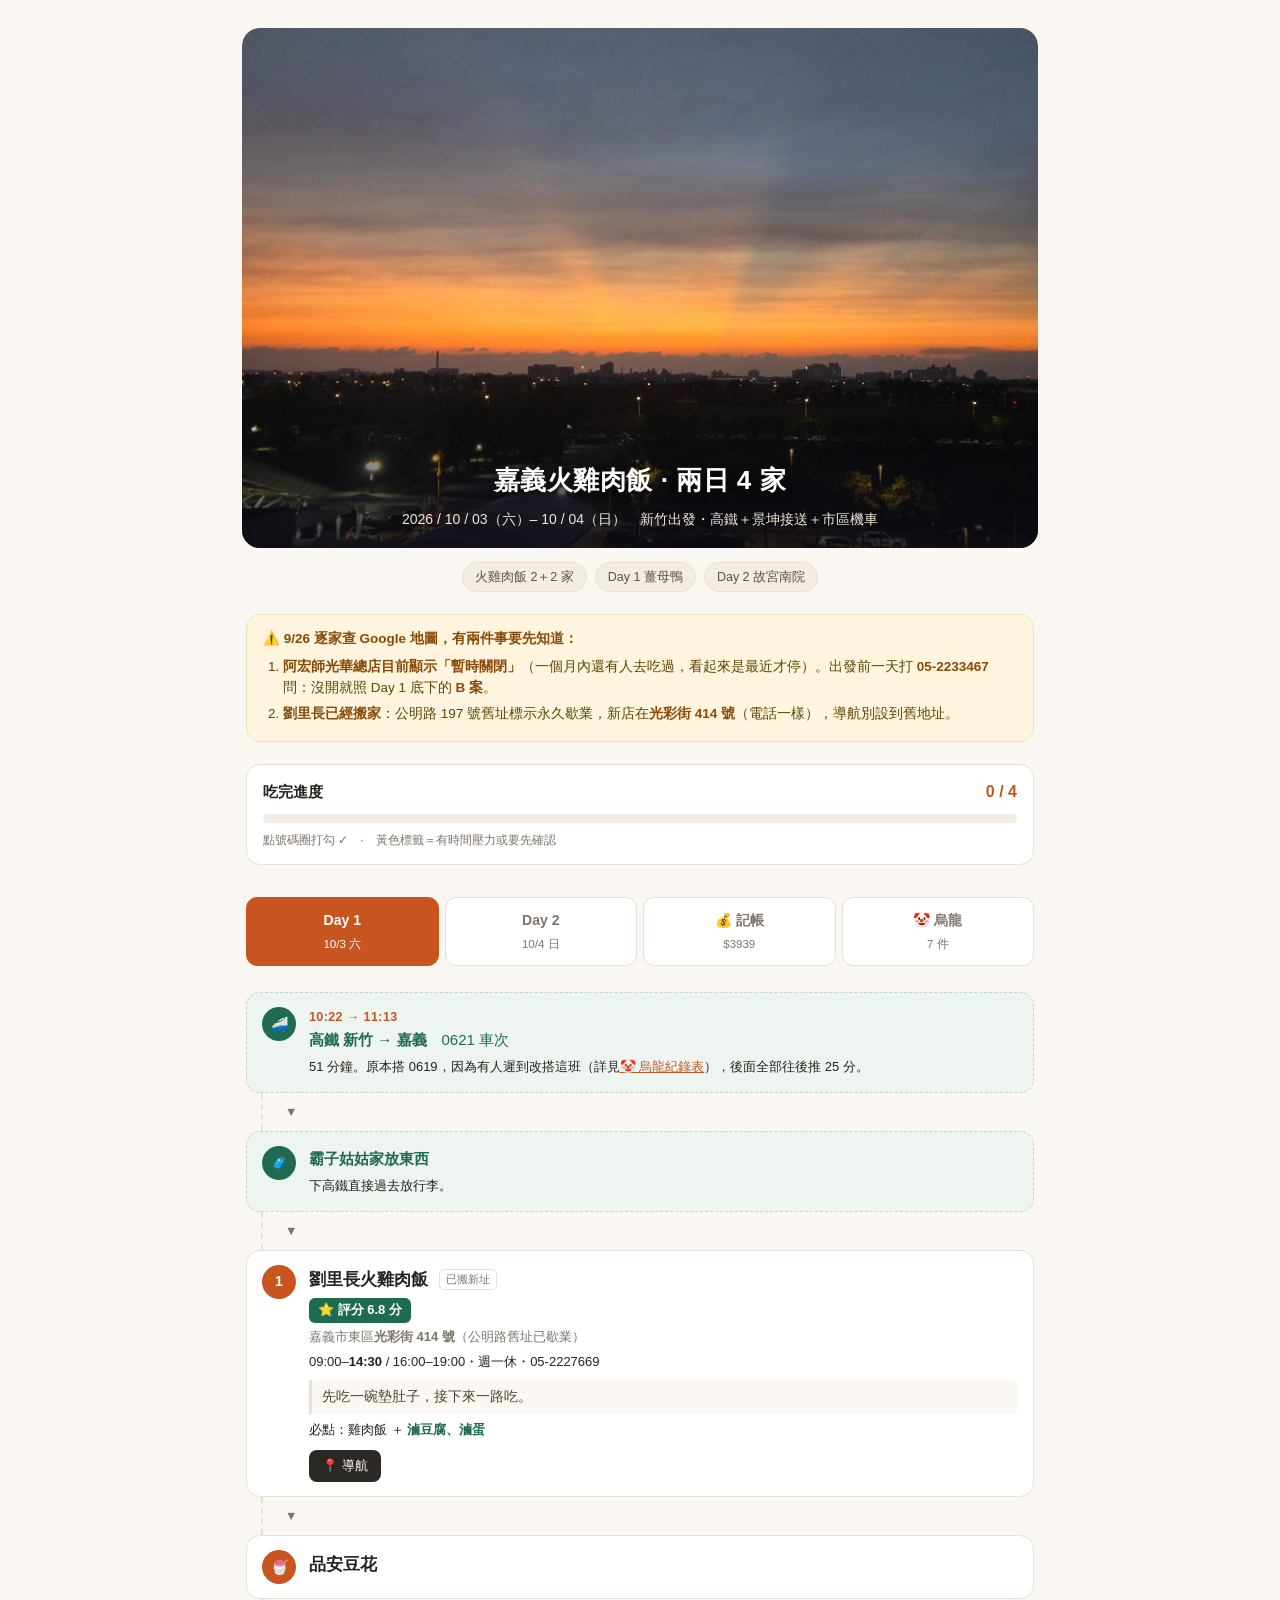
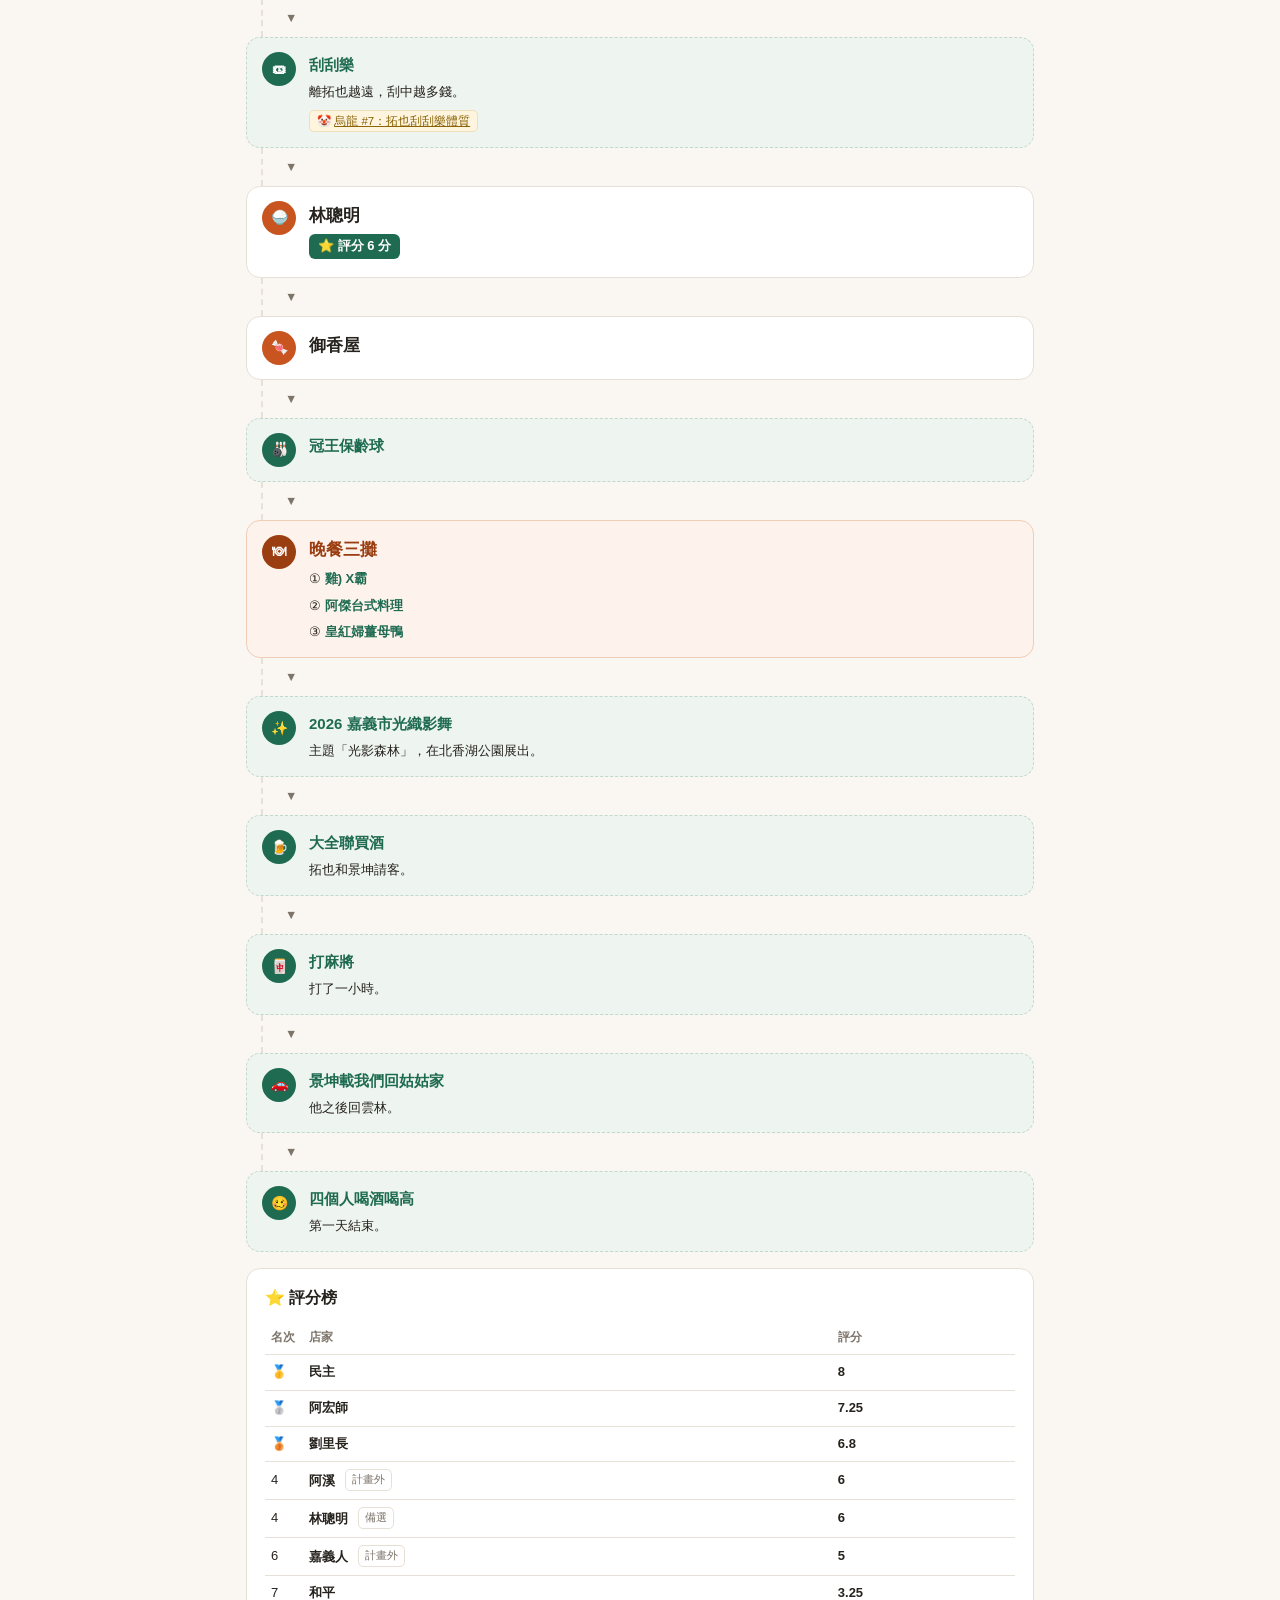
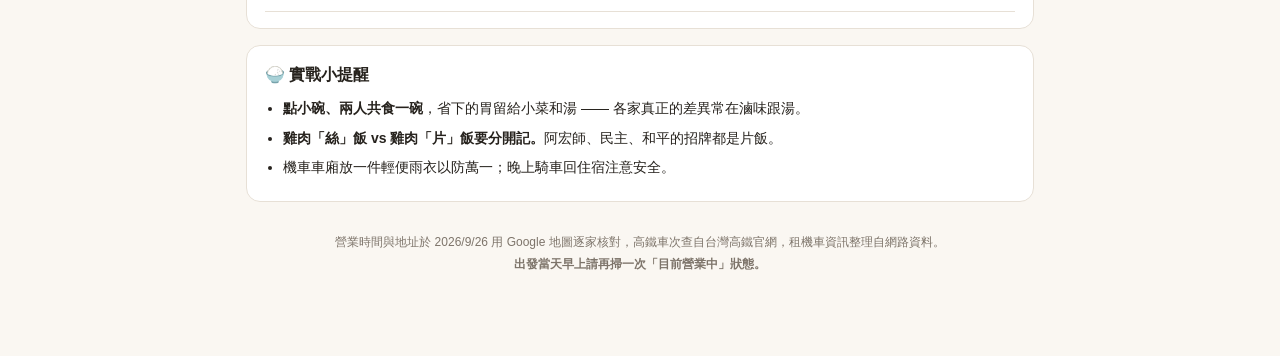
==== commit db510b29: "拿掉還在講原本計畫的四個區塊 (#20) - 為什麼這樣分、租車比較、還吃得下或想換店、出發前要做的事 - Service worker 快取升到 v22   Claude-Session: http" ====
--- a/index.html
+++ b/index.html
@@ -586,56 +586,11 @@
 </div>
 
 <div class="box">
-  <h3>🧠 為什麼這樣分</h3>
-  <ul>
-    <li><b>4 家分成 2＋2。</b>Day 1 吃阿宏師・劉里長，兩家隔 300 m，下車一次走完；Day 2 吃民主・和平，兩家隔 190 m。</li>
-    <li><b>先卡時間限制。</b>劉里長 14:30 午休，所以放 Day 1 中午；和平 17:00 收，Day 2 中午吃剛好。</li>
-    <li><b>Day 1 只吃 3 家</b>，是為了把胃留給晚上的海鮮碳烤。</li>
-    <li><b>Day 2 一路往西。</b>住宿 → 民主・和平 → 美術館（火車站旁還機車）→ 計程車到故宮南院 → 高鐵站，不走回頭路。</li>
-  </ul>
-</div>
-
-<div class="box" id="rent">
-  <h3>🛵 嘉義火車站前租機車</h3>
-  <p>兩家都在火車站前站正對面，10/3 傍晚取、10/4 中午在同一家還。<b>週六晚上先打電話問有沒有車。</b></p>
-  <table>
-    <tr><th>店家</th><th>營業・電話</th><th>重點</th></tr>
-    <tr><td><b>尊客機車出租</b><br><span style="color:#7d746a">中正路 717 號</span><br><a target="_blank" href="https://www.google.com/maps/search/?api=1&query=%E5%B0%8A%E5%AE%A2%E6%A9%9F%E8%BB%8A%E5%87%BA%E7%A7%9F%20%E5%98%89%E7%BE%A9%E5%B8%82%E4%B8%AD%E6%AD%A3%E8%B7%AF717%E8%99%9F">導航</a></td><td>08:00–22:00<br><a href="tel:052168318">05-2168318</a></td><td>20 年老店，Google 評價 4.9★、3000 多則</td></tr>
-    <tr><td><b>兜風機車出租</b><br><span style="color:#7d746a">中正路 713 號</span><br><a target="_blank" href="https://www.google.com/maps/search/?api=1&query=%E5%85%9C%E9%A2%A8%E6%A9%9F%E8%BB%8A%E5%87%BA%E7%A7%9F%20%E5%98%89%E7%BE%A9%E5%B8%82%E4%B8%AD%E6%AD%A3%E8%B7%AF713%E8%99%9F">導航</a></td><td>07:00–21:30<br><a href="tel:052272345">05-2272345</a></td><td>可先預約、可小時租，評價 4.8★</td></tr>
-  </table>
-  <p style="margin:10px 0 0;color:#7d746a;font-size:12.5px">營業時間整理自網路資料，打電話時順便確認。</p>
-</div>
-
-<div class="box">
-  <h3>🔁 還吃得下、或想換店（都在 9/26 核對過）</h3>
-  <table>
-    <tr><th>店名</th><th>營業</th><th>適合放哪</th></tr>
-    <tr><td><b>林聰明沙鍋魚頭</b> <span class="score">⭐ 6 分</span><br><span style="color:#7d746a">中正路 361 號</span></td><td>11:20–21:00・週二休</td><td>Day 1，跟劉里長隔 50 m；週六中午常排隊</td></tr>
-    <tr><td><b>東門雞肉飯 和平店</b><br><span style="color:#7d746a">光彩街 198 號</span></td><td>05:00–20:30</td><td>Day 2，離民主約 300 m</td></tr>
-    <tr><td><b>桃城三禾</b><br><span style="color:#7d746a">民權路 97 號</span></td><td>10:00–19:00・週四五休</td><td>離民主約 1 km</td></tr>
-    <tr><td><b>阿樓師</b><br><span style="color:#7d746a">吳鳳北路 102 號</span></td><td>16:00–00:00</td><td>Day 1 晚餐後當宵夜</td></tr>
-  </table>
-</div>
-
-<div class="box">
   <h3>🍚 實戰小提醒</h3>
   <ul>
     <li><b>點小碗、兩人共食一碗</b>，省下的胃留給小菜和湯 —— 各家真正的差異常在滷味跟湯。</li>
     <li><b>雞肉「絲」飯 vs 雞肉「片」飯要分開記。</b>阿宏師、民主、和平的招牌都是片飯。</li>
     <li>機車車廂放一件輕便雨衣以防萬一；晚上騎車回住宿注意安全。</li>
-  </ul>
-</div>
-
-<div class="box" style="background:#fff8f0;border-color:#f0dcc4">
-  <h3>✅ 出發前要做的事</h3>
-  <ul>
-    <li>訂高鐵：去程 <b>0621</b>（10/3 新竹 10:22 → 嘉義 11:13）、回程 <b>0670</b>（10/4 嘉義 18:08 → 新竹 18:56）</li>
-    <li>打給火車站前機車行（10/3 17:25 取、10/4 13:05 還）</li>
-    <li>跟景坤約好 11:13 到站的接人出口</li>
-    <li><b>打 05-2780851 訂體育館海鮮碳烤</b> 10/3 18:00</li>
-    <li>問房東：10/3 11:40 能不能先寄放行李、10/4 幾點退房</li>
-    <li><b>10/2 打給阿宏師總店 05-2233467</b>，決定照原排還是走 B 案</li>
-    <li>劉里長導航要設<b>光彩街 414 號</b></li>
   </ul>
 </div>
 
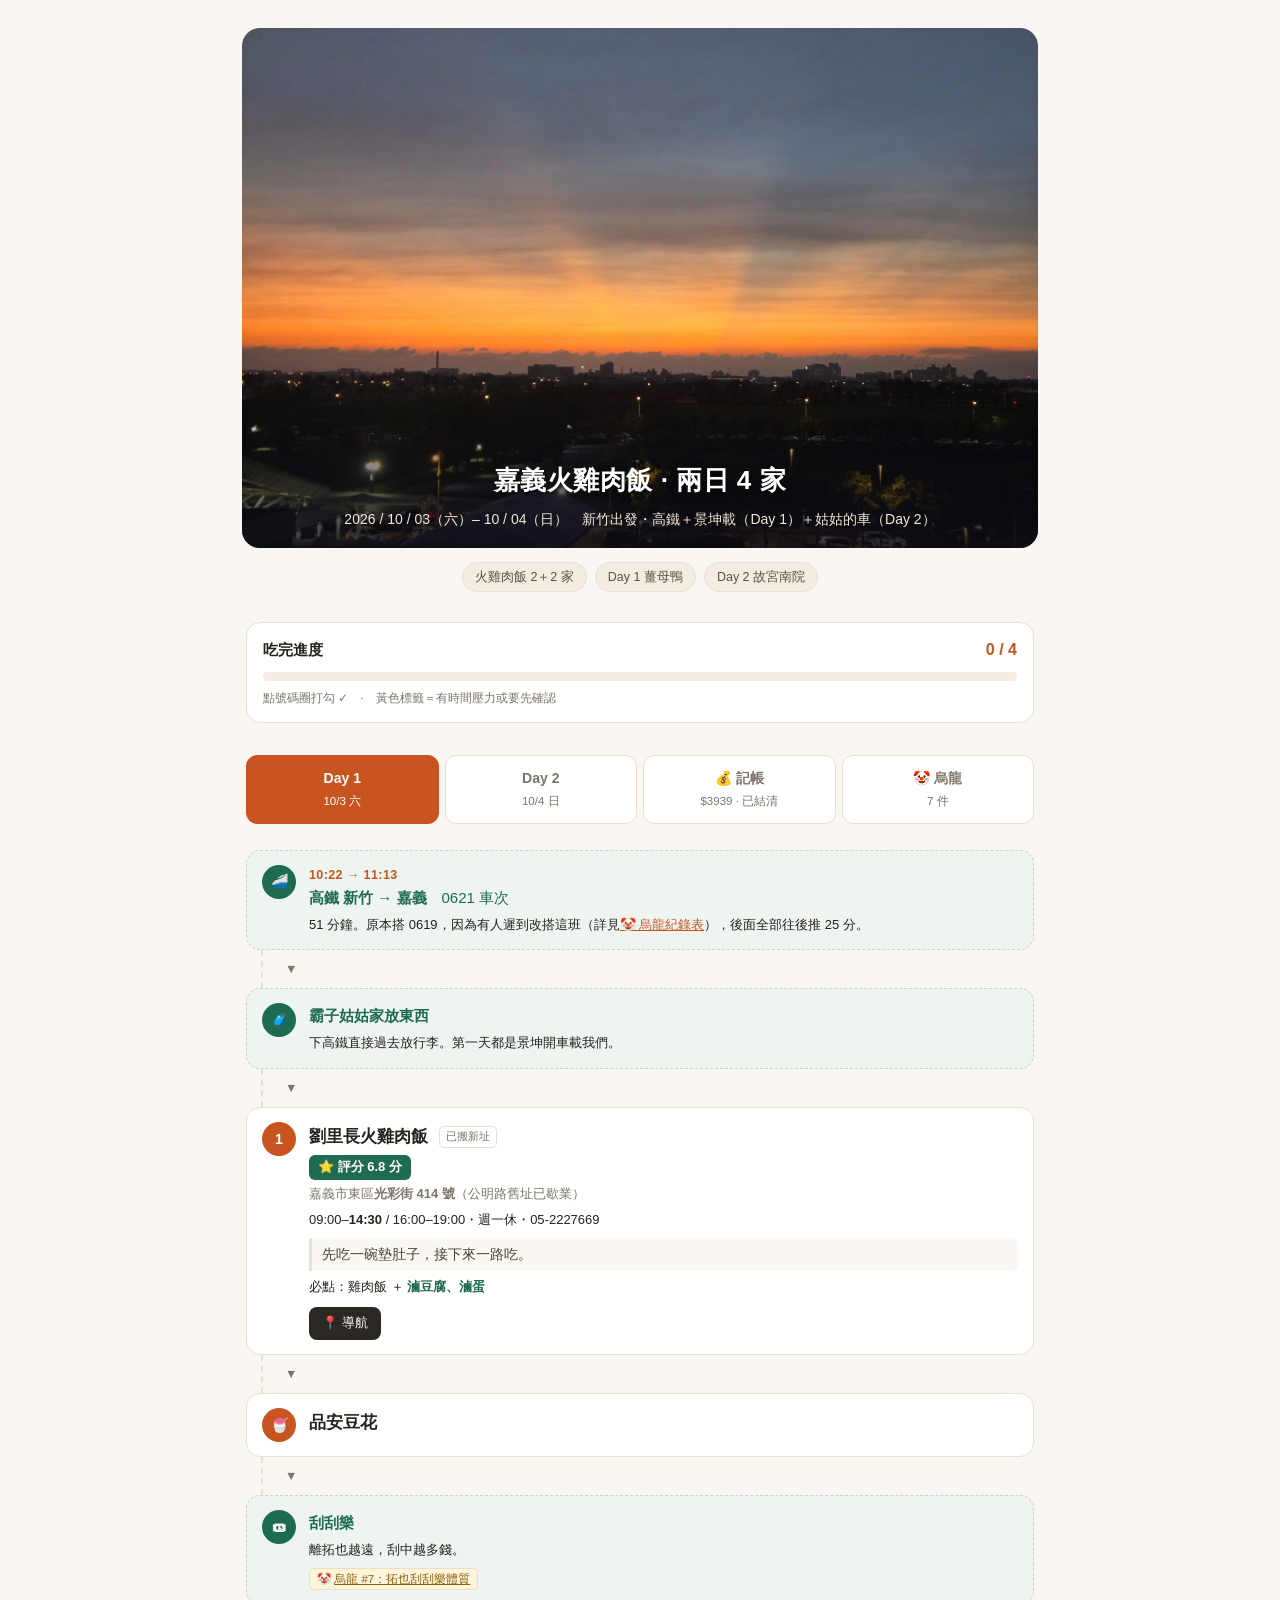
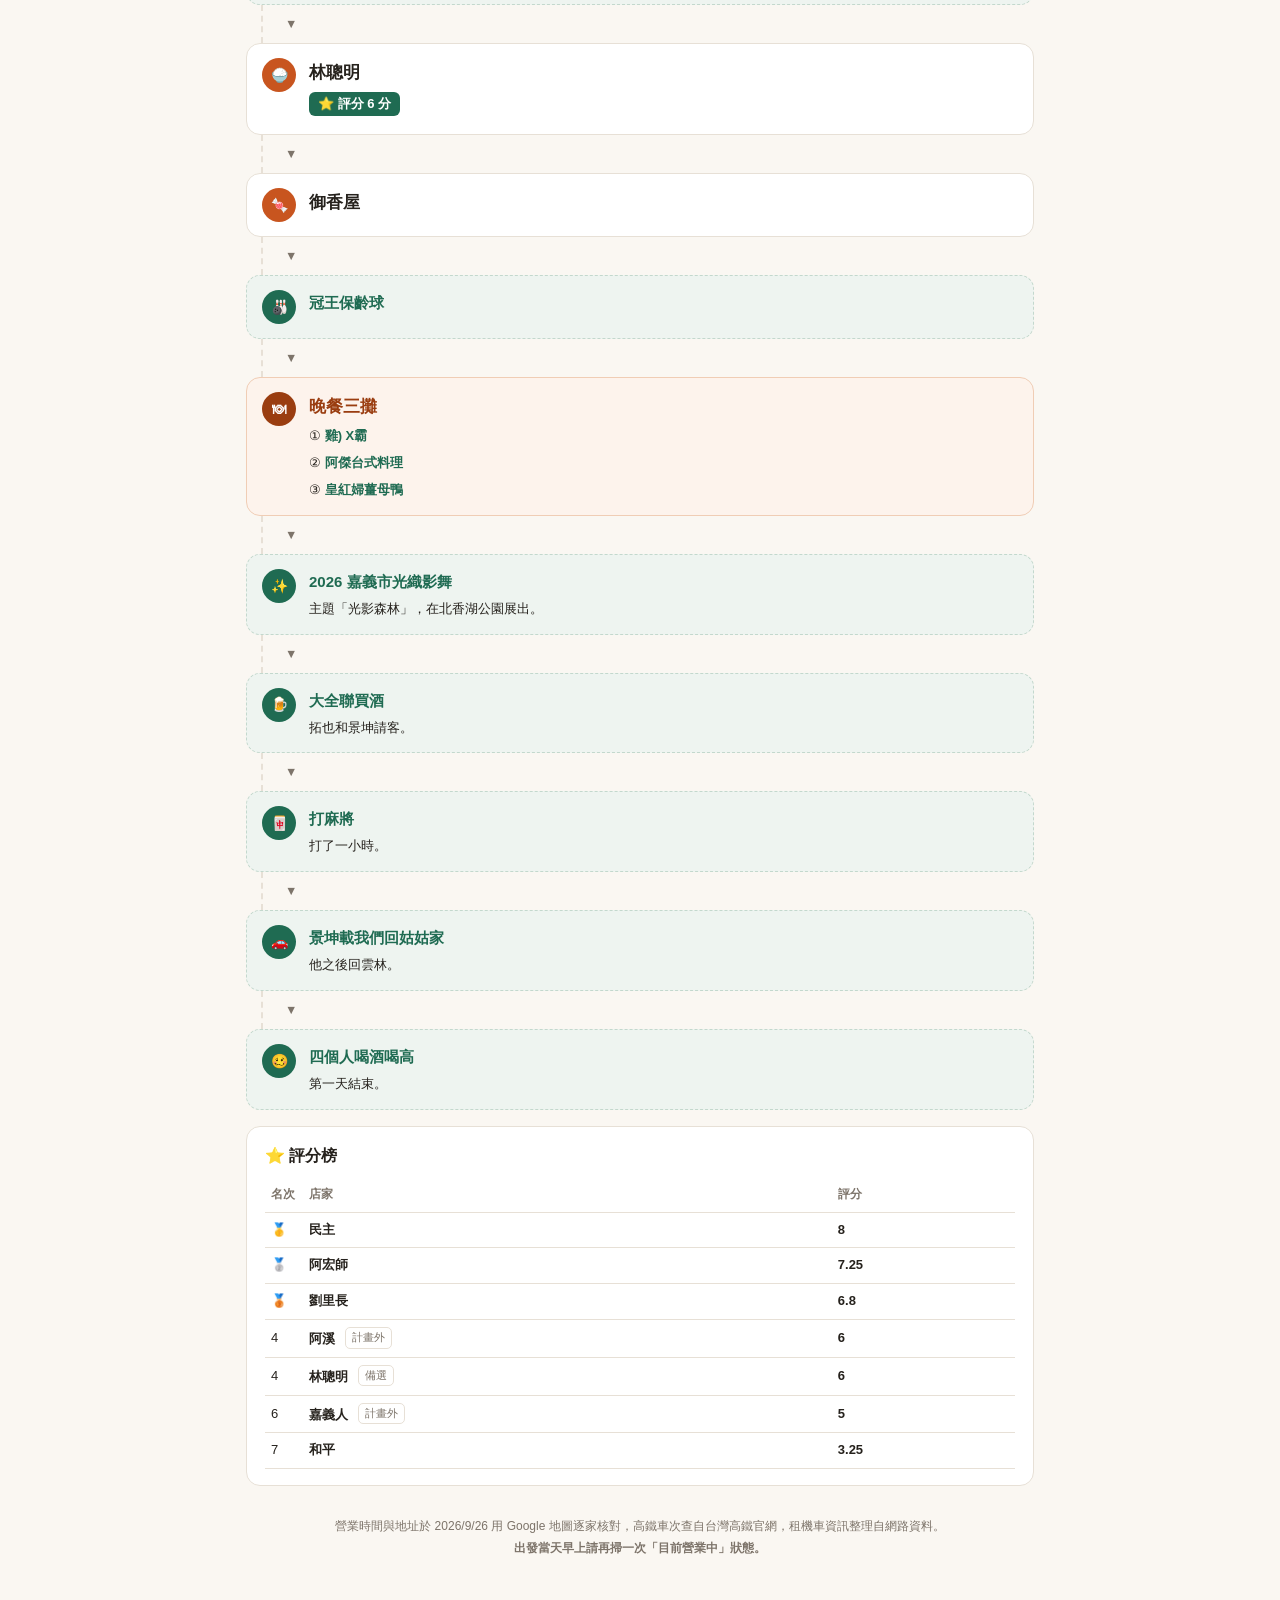
==== commit 87c52efe: "記錄帳都平了，拿掉舊提醒，改寫交通 (#21) * 記錄帳都平了：分帳標示已結清  - 分帳區塊加上「帳都平了，已全部結清」，三筆轉帳打勾劃掉 - 記帳分頁標籤顯示「已結清」 - Service wo" ====
--- a/index.html
+++ b/index.html
@@ -4,14 +4,14 @@
 <meta charset="utf-8">
 <meta name="viewport" content="width=device-width, initial-scale=1">
 <title>嘉義火雞肉飯 2 日攻略｜10/3–10/4</title>
-<meta name="description" content="2026/10/3–10/4 嘉義兩日：火雞肉飯 4 家分兩天吃、薑母鴨晚餐、故宮南院。高鐵＋景坤接送＋市區機車。">
+<meta name="description" content="2026/10/3–10/4 嘉義兩日：火雞肉飯 4 家分兩天吃、薑母鴨晚餐、故宮南院。高鐵＋景坤載＋姑姑的車。">
 <meta name="theme-color" content="#c8551f">
 <meta name="apple-mobile-web-app-capable" content="yes">
 <meta name="apple-mobile-web-app-title" content="火雞肉飯攻略">
 <meta property="og:type" content="website">
 <meta property="og:title" content="嘉義火雞肉飯 · 兩日 4 家">
 <meta property="og:image" content="https://waltwait.github.io/chiayi-turkey-rice/cover.jpg">
-<meta property="og:description" content="火雞肉飯 2＋2 家 · 薑母鴨 · 故宮南院 · 高鐵＋市區機車">
+<meta property="og:description" content="火雞肉飯 2＋2 家 · 薑母鴨 · 故宮南院 · 高鐵＋開車">
 <link rel="manifest" href="manifest.json">
 <link rel="icon" type="image/png" sizes="192x192" href="icon-192.png">
 <link rel="apple-touch-icon" href="apple-touch-icon.png">
@@ -135,7 +135,7 @@
     <img src="cover.jpg" alt="嘉義傍晚的夕陽天際線" width="1600" height="1200">
     <div class="herotext">
       <h1>嘉義火雞肉飯 · 兩日 4 家</h1>
-      <div class="sub">2026 / 10 / 03（六）– 10 / 04（日）　新竹出發・高鐵＋景坤接送＋市區機車</div>
+      <div class="sub">2026 / 10 / 03（六）– 10 / 04（日）　新竹出發・高鐵＋景坤載（Day 1）＋姑姑的車（Day 2）</div>
     </div>
   </div>
   <div class="meta">
@@ -145,14 +145,6 @@
   </div>
   <button id="install">📲 安裝到手機主畫面</button>
 </header>
-
-<div class="alert">
-  <b>⚠️ 9/26 逐家查 Google 地圖，有兩件事要先知道：</b>
-  <ol>
-    <li><b>阿宏師光華總店目前顯示「暫時關閉」</b>（一個月內還有人去吃過，看起來是最近才停）。出發前一天打 <b>05-2233467</b> 問：沒開就照 Day 1 底下的 <b>B 案</b>。</li>
-    <li><b>劉里長已經搬家</b>：公明路 197 號舊址標示永久歇業，新店在<b>光彩街 414 號</b>（電話一樣），導航別設到舊地址。</li>
-  </ol>
-</div>
 
 <div class="progress">
   <b>吃完進度</b> <span id="cnt" style="float:right;color:#c8551f;font-weight:700">0 / 4</span>
@@ -185,7 +177,7 @@
     <div class="num alt" style="cursor:default">🧳</div>
     <div class="body">
       <div class="name">霸子姑姑家放東西</div>
-      <div class="hours">下高鐵直接過去放行李。</div>
+      <div class="hours">下高鐵直接過去放行李。第一天都是景坤開車載我們。</div>
     </div>
   </div>
 
@@ -392,7 +384,7 @@
   <div class="stop break">
     <div class="num alt" style="cursor:default">🚗</div>
     <div class="body">
-      <div class="name">開車去故宮南院</div>
+      <div class="name">開姑姑的車去故宮南院</div>
       <div class="hours">故宮南院門票 $600（霸子付）。</div>
     </div>
   </div>
@@ -468,7 +460,7 @@
 <div class="day" id="dmoney">
   <div class="box" style="margin-top:0">
     <h3>💰 記帳</h3>
-    <table id="ledger" data-people="霸子,華哲,裝逼,拓也">
+    <table id="ledger" data-people="霸子,華哲,裝逼,拓也" data-settled="1">
       <tr><th>項目</th><th style="text-align:right">金額</th><th>誰付</th></tr>
       <tr><td>劉里長</td><td class="amt">330</td><td class="payer">華哲</td></tr>
       <tr><td>嘉義人</td><td class="amt">135</td><td class="payer">華哲</td></tr>
@@ -491,6 +483,7 @@
   </div>
   <div class="box" style="background:#eef4f0;border-color:#c3d8cd">
     <h3>🤝 分帳（<span id="npeople">4</span> 人平分）</h3>
+    <p id="settledbanner" style="display:none;background:#fff;border:1px solid #c3d8cd;border-radius:8px;padding:8px 12px;font-weight:700;color:var(--accent2)">✅ 帳都平了，已全部結清</p>
     <p id="sharetext"></p>
     <table id="balances"></table>
     <h3 style="margin-top:16px">💸 誰要轉給誰</h3>
@@ -583,15 +576,6 @@
     <tr><td>6</td><td><b>嘉義人</b> <span class="tag">計畫外</span></td><td><b>5</b></td></tr>
     <tr><td>7</td><td><b>和平</b></td><td><b>3.25</b></td></tr>
   </table>
-</div>
-
-<div class="box">
-  <h3>🍚 實戰小提醒</h3>
-  <ul>
-    <li><b>點小碗、兩人共食一碗</b>，省下的胃留給小菜和湯 —— 各家真正的差異常在滷味跟湯。</li>
-    <li><b>雞肉「絲」飯 vs 雞肉「片」飯要分開記。</b>阿宏師、民主、和平的招牌都是片飯。</li>
-    <li>機車車廂放一件輕便雨衣以防萬一；晚上騎車回住宿注意安全。</li>
-  </ul>
 </div>
 
 <footer>
@@ -657,6 +641,11 @@
     var th='';
     res.transfers.forEach(function(t){ th+='<tr><td><b>'+t.from+'</b> → <b>'+t.to+'</b></td><td style="text-align:right;font-weight:700">'+m(t.amount)+'</td></tr>'; });
     document.getElementById('transfers').innerHTML=th||'<tr><td>不用轉帳 🎉</td></tr>';
+    if(ledger.dataset.settled==='1'){
+      document.getElementById('settledbanner').style.display='block';
+      document.querySelectorAll('#transfers tr').forEach(function(r){ r.style.textDecoration='line-through'; r.style.opacity='.5'; r.firstElementChild.insertAdjacentHTML('afterbegin','✅ '); });
+      document.getElementById('moneytotal').insertAdjacentText('afterend',' · 已結清');
+    }
   })();
   document.getElementById('oopscnt').textContent=document.querySelectorAll('#doops .stop').length;
 
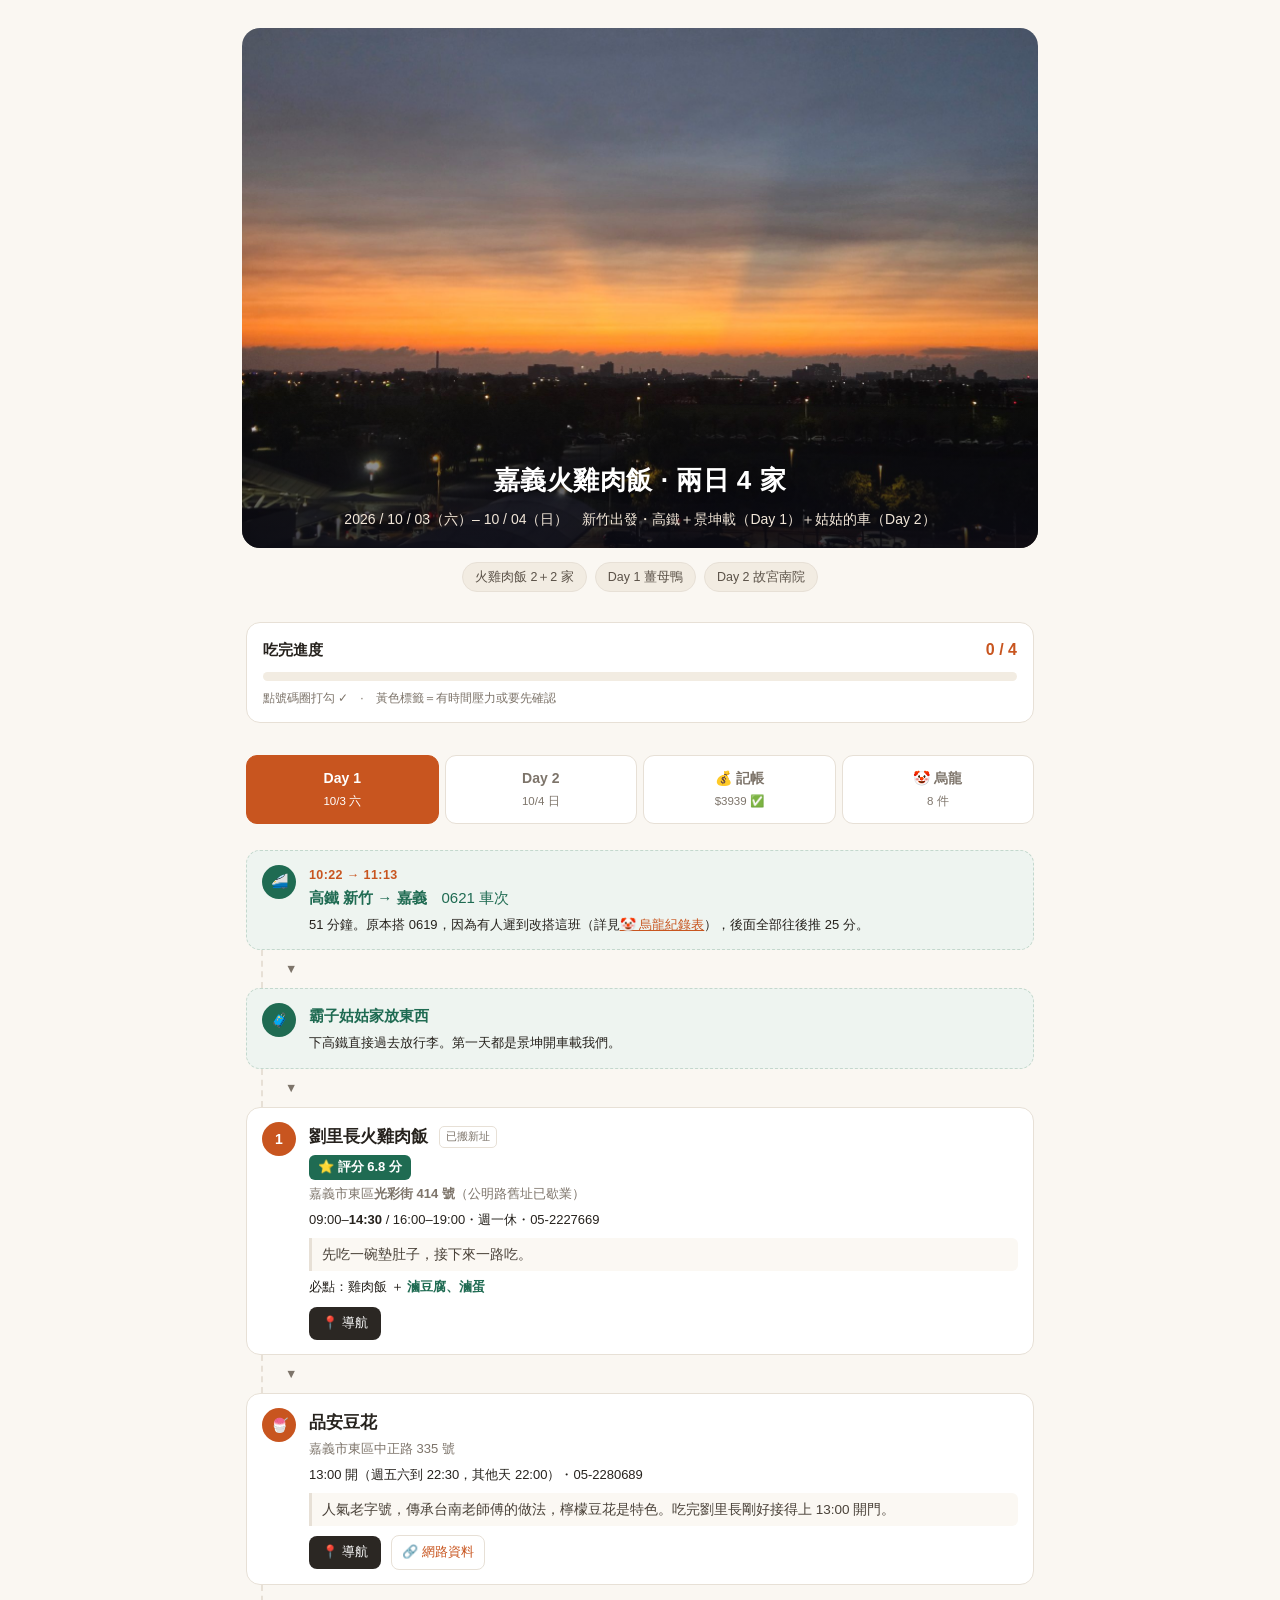
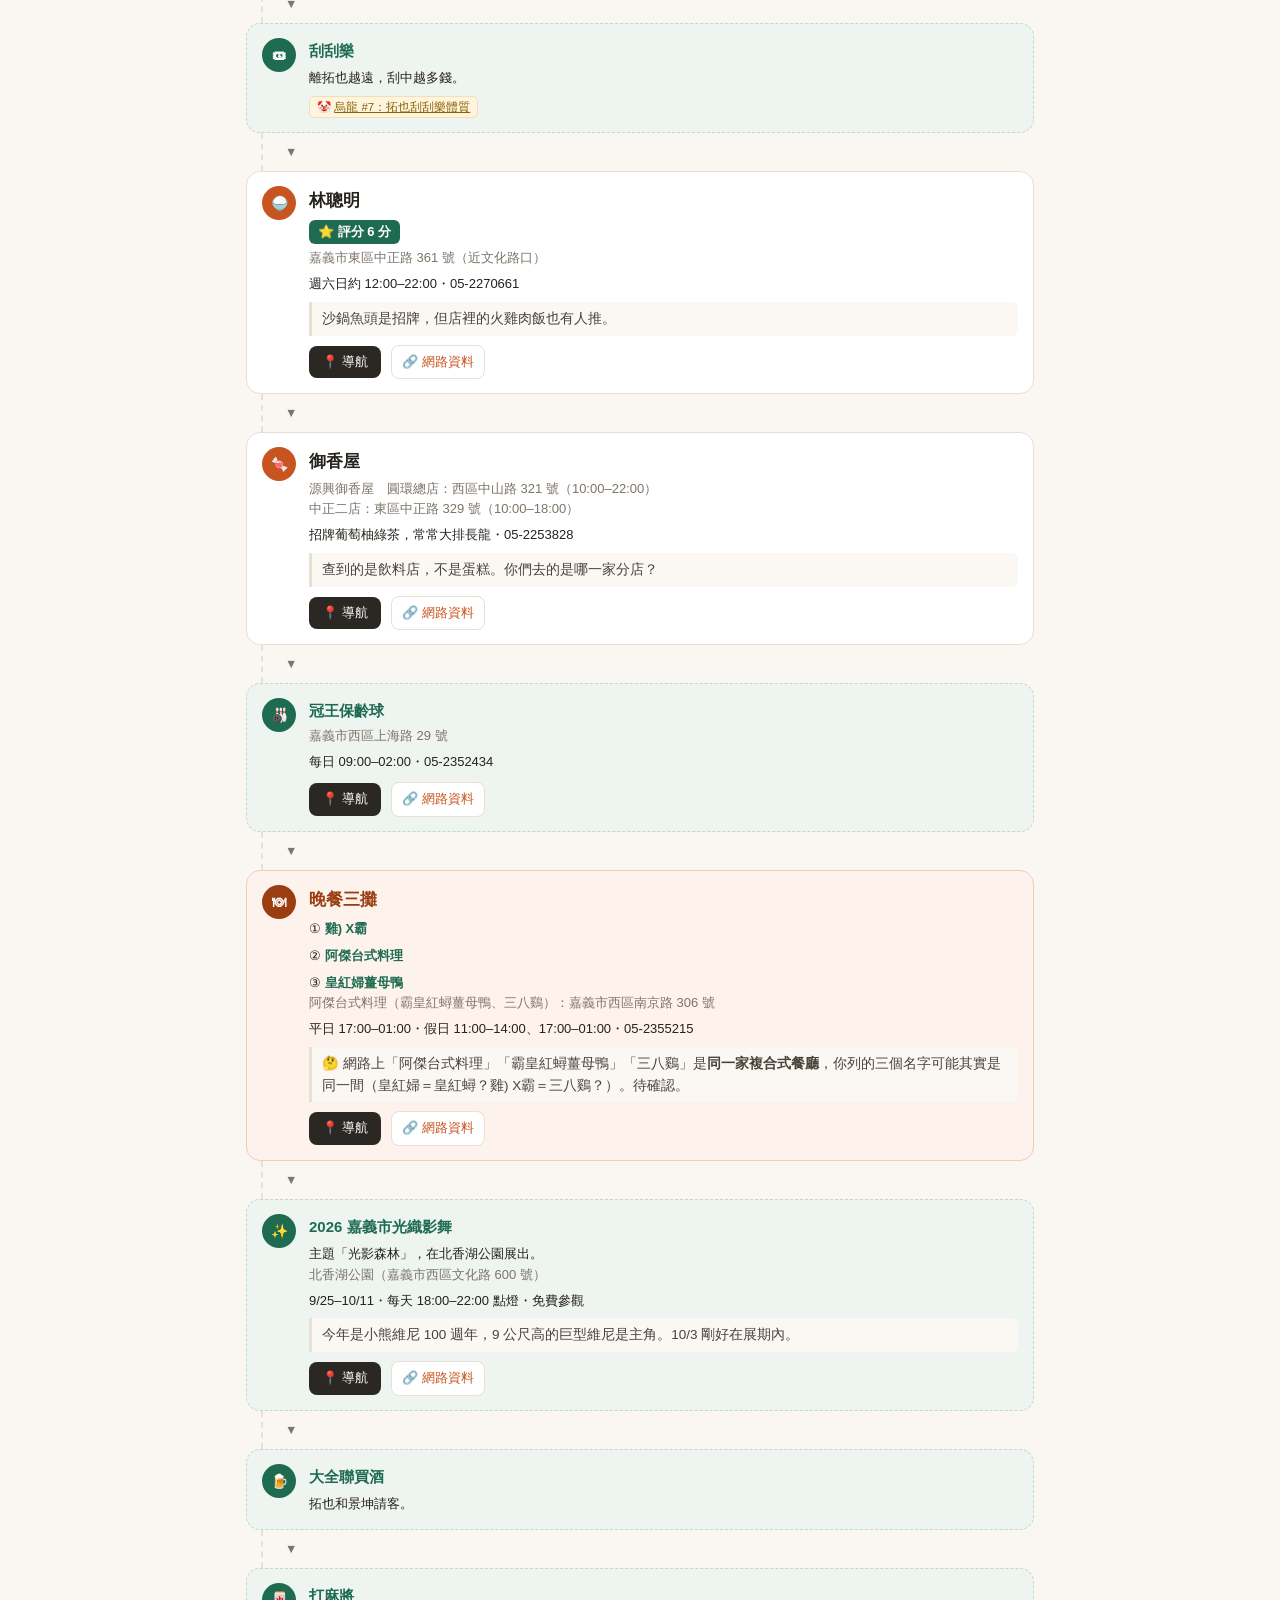
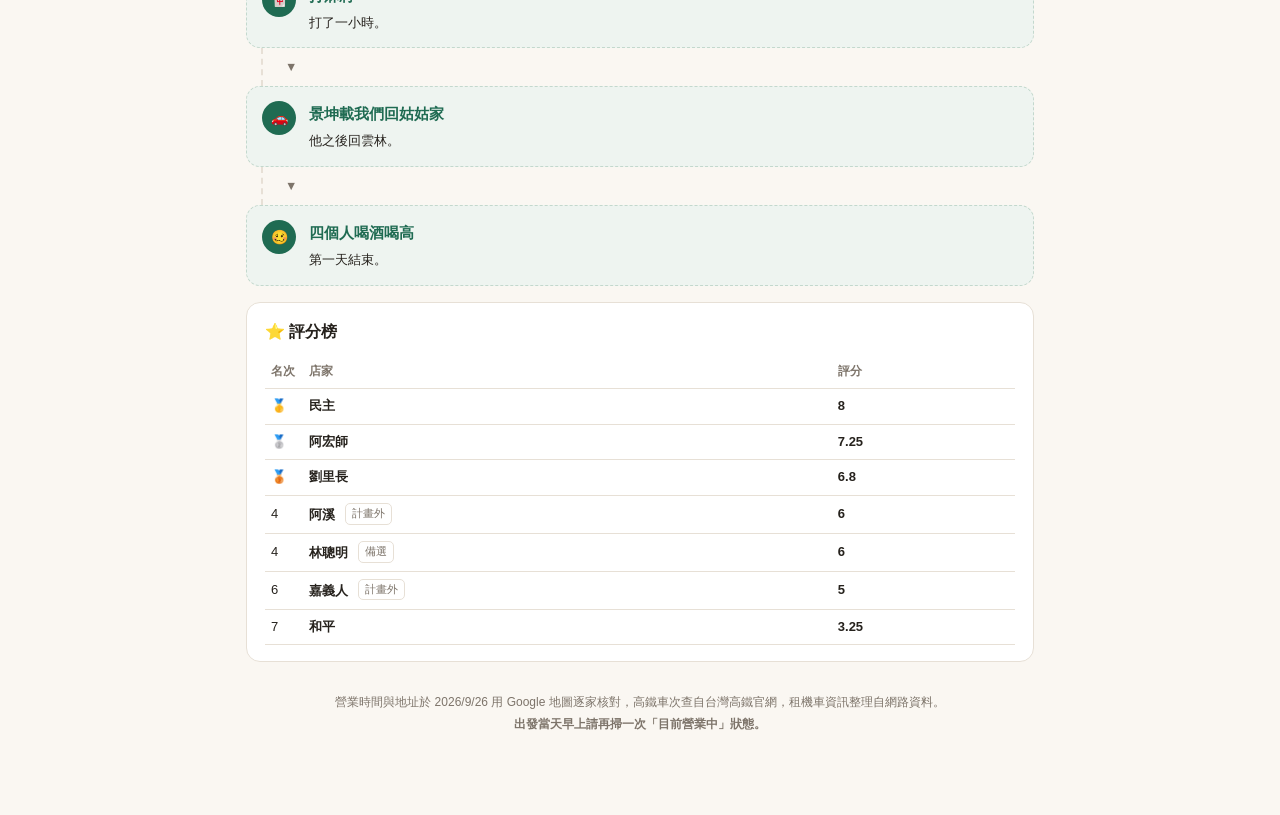
==== commit 18927970: "Day 1／Day 2 每一站補上網路查到的地址、營業時間、導航與資料連結，烏龍新增第 8 件 (#22) - 品安豆花、林聰明、御香屋、冠王保齡球、晚餐、光織影舞、阿溪、王家牛雜湯、嘉義人、   故" ====
--- a/index.html
+++ b/index.html
@@ -113,6 +113,7 @@
   background:var(--accent2);border-radius:6px;padding:2px 9px}
 #ledger td.amt{text-align:right;font-variant-numeric:tabular-nums}
 #payers td:last-child{text-align:right;font-weight:700;font-variant-numeric:tabular-nums}
+.srclink{display:inline-block;margin-top:9px;margin-left:6px;font-size:13px;color:var(--accent);text-decoration:none;padding:6px 10px;border:1px solid var(--line);border-radius:8px;background:#fff}
 .num.oopsn{background:var(--must)}
 .verdict{display:inline-block;margin-top:7px;font-size:13px;font-weight:700;color:var(--must);
   background:#fff;border:1px solid #e8bcc8;border-radius:6px;padding:2px 9px}
@@ -202,6 +203,10 @@
     <div class="num" style="cursor:default">🍧</div>
     <div class="body">
       <div class="name">品安豆花</div>
+      <div class="addr">嘉義市東區中正路 335 號</div>
+      <div class="hours">13:00 開（週五六到 22:30，其他天 22:00）・05-2280689</div>
+      <div class="why">人氣老字號，傳承台南老師傅的做法，檸檬豆花是特色。吃完劉里長剛好接得上 13:00 開門。</div>
+      <a class="gmap" target="_blank" href="https://www.google.com/maps/search/?api=1&query=%E5%93%81%E5%AE%89%E8%B1%86%E8%8A%B1%20%E5%98%89%E7%BE%A9%E5%B8%82%E6%9D%B1%E5%8D%80%E4%B8%AD%E6%AD%A3%E8%B7%AF335%E8%99%9F">📍 導航</a> <a class="srclink" target="_blank" rel="noopener" href="https://journey.tw/pinan88/">🔗 網路資料</a>
     </div>
   </div>
 
@@ -223,6 +228,10 @@
     <div class="body">
       <div class="name">林聰明</div>
       <span class="score">⭐ 評分 6 分</span>
+      <div class="addr">嘉義市東區中正路 361 號（近文化路口）</div>
+      <div class="hours">週六日約 12:00–22:00・05-2270661</div>
+      <div class="why">沙鍋魚頭是招牌，但店裡的火雞肉飯也有人推。</div>
+      <a class="gmap" target="_blank" href="https://www.google.com/maps/search/?api=1&query=%E6%9E%97%E8%81%B0%E6%98%8E%E6%B2%99%E9%8D%8B%E9%AD%9A%E9%A0%AD%20%E5%98%89%E7%BE%A9%E5%B8%82%E6%9D%B1%E5%8D%80%E4%B8%AD%E6%AD%A3%E8%B7%AF361%E8%99%9F">📍 導航</a> <a class="srclink" target="_blank" rel="noopener" href="https://bigsharkgogogo.tw/linsmartfishbb/">🔗 網路資料</a>
     </div>
   </div>
 
@@ -232,6 +241,10 @@
     <div class="num" style="cursor:default">🍬</div>
     <div class="body">
       <div class="name">御香屋</div>
+      <div class="addr">源興御香屋　圓環總店：西區中山路 321 號（10:00–22:00）<br>中正二店：東區中正路 329 號（10:00–18:00）</div>
+      <div class="hours">招牌葡萄柚綠茶，常常大排長龍・05-2253828</div>
+      <div class="why">查到的是飲料店，不是蛋糕。你們去的是哪一家分店？</div>
+      <a class="gmap" target="_blank" href="https://www.google.com/maps/search/?api=1&query=%E6%BA%90%E8%88%88%E5%BE%A1%E9%A6%99%E5%B1%8B%20%E5%98%89%E7%BE%A9%E5%B8%82%E8%A5%BF%E5%8D%80%E4%B8%AD%E5%B1%B1%E8%B7%AF321%E8%99%9F">📍 導航</a> <a class="srclink" target="_blank" rel="noopener" href="https://tenjo.tw/yuxiangwu/">🔗 網路資料</a>
     </div>
   </div>
 
@@ -241,6 +254,9 @@
     <div class="num alt" style="cursor:default">🎳</div>
     <div class="body">
       <div class="name">冠王保齡球</div>
+      <div class="addr">嘉義市西區上海路 29 號</div>
+      <div class="hours">每日 09:00–02:00・05-2352434</div>
+      <a class="gmap" target="_blank" href="https://www.google.com/maps/search/?api=1&query=%E5%86%A0%E7%8E%8B%E4%BF%9D%E9%BD%A1%E7%90%83%E9%A4%A8%20%E5%98%89%E7%BE%A9%E5%B8%82%E8%A5%BF%E5%8D%80%E4%B8%8A%E6%B5%B7%E8%B7%AF29%E8%99%9F">📍 導航</a> <a class="srclink" target="_blank" rel="noopener" href="https://ytliu0.pixnet.net/blog/posts/8233867031">🔗 網路資料</a>
     </div>
   </div>
 
@@ -253,6 +269,10 @@
       <div class="order">① <b>雞) X霸</b></div>
       <div class="order">② <b>阿傑台式料理</b></div>
       <div class="order">③ <b>皇紅婦薑母鴨</b></div>
+      <div class="addr">阿傑台式料理（霸皇紅蟳薑母鴨、三八鷄）：嘉義市西區南京路 306 號</div>
+      <div class="hours">平日 17:00–01:00・假日 11:00–14:00、17:00–01:00・05-2355215</div>
+      <div class="why">🤔 網路上「阿傑台式料理」「霸皇紅蟳薑母鴨」「三八鷄」是<b>同一家複合式餐廳</b>，你列的三個名字可能其實是同一間（皇紅婦＝皇紅蟳？雞) X霸＝三八鷄？）。待確認。</div>
+      <a class="gmap" target="_blank" href="https://www.google.com/maps/search/?api=1&query=%E9%98%BF%E5%82%91%E5%8F%B0%E5%BC%8F%E6%96%99%E7%90%86%20%E5%98%89%E7%BE%A9%E5%B8%82%E8%A5%BF%E5%8D%80%E5%8D%97%E4%BA%AC%E8%B7%AF306%E8%99%9F">📍 導航</a> <a class="srclink" target="_blank" rel="noopener" href="https://shin.tw/a-jie-twfood/">🔗 網路資料</a>
     </div>
   </div>
 
@@ -263,6 +283,10 @@
     <div class="body">
       <div class="name">2026 嘉義市光織影舞</div>
       <div class="hours">主題「光影森林」，在北香湖公園展出。</div>
+      <div class="addr">北香湖公園（嘉義市西區文化路 600 號）</div>
+      <div class="hours">9/25–10/11・每天 18:00–22:00 點燈・免費參觀</div>
+      <div class="why">今年是小熊維尼 100 週年，9 公尺高的巨型維尼是主角。10/3 剛好在展期內。</div>
+      <a class="gmap" target="_blank" href="https://www.google.com/maps/search/?api=1&query=%E5%8C%97%E9%A6%99%E6%B9%96%E5%85%AC%E5%9C%92%20%E5%98%89%E7%BE%A9%E5%B8%82%E8%A5%BF%E5%8D%80%E6%96%87%E5%8C%96%E8%B7%AF600%E8%99%9F">📍 導航</a> <a class="srclink" target="_blank" rel="noopener" href="https://www.taiwan.net.tw/m1.aspx?sNo=0001019&lid=081673">🔗 網路資料</a>
     </div>
   </div>
 
@@ -317,6 +341,10 @@
       <div class="name">阿溪雞肉飯</div>
       <span class="score">⭐ 評分 6 分</span>
       <div class="hours">一早拓也裝逼，自己先去吃。</div>
+      <div class="addr">嘉義市西區仁愛路 356 號</div>
+      <div class="hours">06:00–13:30・週四休・05-2243177</div>
+      <div class="why">早市店，雞片飯和半熟蛋太晚去會賣完，所以一早去是對的。10/4 是週日有開。</div>
+      <a class="gmap" target="_blank" href="https://www.google.com/maps/search/?api=1&query=%E9%98%BF%E6%BA%AA%E9%9B%9E%E8%82%89%E9%A3%AF%20%E5%98%89%E7%BE%A9%E5%B8%82%E8%A5%BF%E5%8D%80%E4%BB%81%E6%84%9B%E8%B7%AF356%E8%99%9F">📍 導航</a> <a class="srclink" target="_blank" rel="noopener" href="https://www.bella.tw/articles/travel&foodies/42479">🔗 網路資料</a>
     </div>
   </div>
 
@@ -327,6 +355,10 @@
     <div class="body">
       <div class="name">王家祖傳本產牛雜湯</div>
       <div class="hours">拓也的早餐第二攤。</div>
+      <div class="addr">嘉義市東區忠孝路 106 號（東市場 13 號攤）</div>
+      <div class="hours">週二至日 06:00–13:00・週一休・05-2236660</div>
+      <div class="why">東市場裡傳了四代的牛雜湯，可以免費加湯。</div>
+      <a class="gmap" target="_blank" href="https://www.google.com/maps/search/?api=1&query=%E7%8E%8B%E5%AE%B6%E7%A5%96%E5%82%B3%E6%9C%AC%E7%94%A2%E7%89%9B%E9%9B%9C%E6%B9%AF%20%E5%98%89%E7%BE%A9%E5%B8%82%E6%9D%B1%E5%8D%80%E5%BF%A0%E5%AD%9D%E8%B7%AF106%E8%99%9F">📍 導航</a> <a class="srclink" target="_blank" rel="noopener" href="https://supertaste.tvbs.com.tw/infocard/4923">🔗 網路資料</a>
     </div>
   </div>
 
@@ -361,6 +393,10 @@
     <div class="body">
       <div class="name">嘉義人雞肉飯</div>
       <span class="score">⭐ 評分 5 分</span>
+      <div class="addr">嘉義市東區垂楊路 157 號</div>
+      <div class="hours">05:30–14:00・05-2231737</div>
+      <div class="why">1988 年開的在地老店，口味偏清淡，只開到中午。</div>
+      <a class="gmap" target="_blank" href="https://www.google.com/maps/search/?api=1&query=%E5%98%89%E7%BE%A9%E4%BA%BA%E7%81%AB%E9%9B%9E%E8%82%89%E9%A3%AF%20%E5%98%89%E7%BE%A9%E5%B8%82%E6%9D%B1%E5%8D%80%E5%9E%82%E6%A5%8A%E8%B7%AF157%E8%99%9F">📍 導航</a> <a class="srclink" target="_blank" rel="noopener" href="https://www.bigfang.tw/blog/post/chiayichicken157">🔗 網路資料</a>
     </div>
   </div>
 
@@ -386,6 +422,10 @@
     <div class="body">
       <div class="name">開姑姑的車去故宮南院</div>
       <div class="hours">故宮南院門票 $600（霸子付）。</div>
+      <div class="addr">嘉義縣太保市故宮大道 888 號</div>
+      <div class="hours">週日 09:00–18:00・週一休・全票 $150・05-3620777</div>
+      <div class="why">你們記的門票 $600 剛好是 4 人 × $150。</div>
+      <a class="gmap" target="_blank" href="https://www.google.com/maps/search/?api=1&query=%E5%9C%8B%E7%AB%8B%E6%95%85%E5%AE%AE%E5%8D%9A%E7%89%A9%E9%99%A2%E5%8D%97%E9%83%A8%E9%99%A2%E5%8D%80">📍 導航</a> <a class="srclink" target="_blank" rel="noopener" href="https://south.npm.gov.tw/">🔗 網路資料</a>
     </div>
   </div>
 
@@ -410,7 +450,7 @@
       <div class="hours">平常 10:00–20:00・05-2233467</div>
       <div class="why">新興派代表，火雞肉選得嫩、油蔥炸得酥。</div>
       <div class="order">必點：火雞肉<b>片</b>飯 ＋ <b>半熟荷包蛋</b>（蛋黃劃開拌飯）</div>
-      <a class="gmap" target="_blank" href="https://www.google.com/maps/search/?api=1&query=%E9%98%BF%E5%AE%8F%E5%B8%AB%E7%81%AB%E9%9B%9E%E8%82%89%E9%A3%AF%20%E5%85%89%E8%8F%AF%E7%B8%BD%E5%BA%97%20%E5%98%89%E7%BE%A9%E5%B8%82%E6%9D%B1%E5%8D%80%E5%85%89%E8%8F%AF%E8%B7%AF108%E8%99%9F">📍 導航</a>
+      <a class="gmap" target="_blank" href="https://www.google.com/maps/search/?api=1&query=%E9%98%BF%E5%AE%8F%E5%B8%AB%E7%81%AB%E9%9B%9E%E8%82%89%E9%A3%AF%20%E5%85%89%E8%8F%AF%E7%B8%BD%E5%BA%97%20%E5%98%89%E7%BE%A9%E5%B8%82%E6%9D%B1%E5%8D%80%E5%85%89%E8%8F%AF%E8%B7%AF108%E8%99%9F">📍 導航</a> <a class="srclink" target="_blank" rel="noopener" href="https://margaret.tw/chiayi-turkeyrice-ahongshi/">🔗 網路資料</a>
     </div>
   </div>
 
@@ -421,6 +461,7 @@
     <div class="body">
       <div class="name">榕樹下涼麵 ＋ 冰</div>
       <div class="hours">阿宏師對面。</div>
+      <div class="why">查不到光華路阿宏師對面的「榕樹下涼麵」。網路上只有宣信街的「榕樹下」小吃店和「後庒榕樹下粉條冰涼麵」，不確定是不是同一家，需要你給我正確店名或地址。</div>
     </div>
   </div>
 
@@ -431,6 +472,10 @@
     <div class="body">
       <div class="name">買伴手禮</div>
       <div class="hours">方塊酥、福義軒、共匪餅。</div>
+      <div class="addr">福義軒成功店（創始店）：嘉義市成功街 98 號</div>
+      <div class="hours">週一至六 08:00–20:00、週日 08:00–17:00・05-2223107</div>
+      <div class="why">福義軒以蛋捲出名。<br>共匪餅：嘉義的鹹餡餅（大陸妹共匪餅，西區民生南路 39 號，14:00–18:30），<a class="srclink" target="_blank" rel="noopener" href="https://margaret.tw/chinesepizza-wenhua-chiayi/">🔗 網路資料</a>。不確定是不是你們買的那家。</div>
+      <a class="gmap" target="_blank" href="https://www.google.com/maps/search/?api=1&query=%E7%A6%8F%E7%BE%A9%E8%BB%92%20%E5%98%89%E7%BE%A9%E5%B8%82%E6%88%90%E5%8A%9F%E8%A1%9798%E8%99%9F">📍 導航</a> <a class="srclink" target="_blank" rel="noopener" href="https://www.fuyishan.com.tw/store/d17">🔗 網路資料</a>
     </div>
   </div>
 
@@ -558,6 +603,15 @@
       <div class="name">拓也刮刮樂：離他越遠越會中</div>
       <div class="hours">只要離拓也越遠，刮中越多錢；他自己選的、自己刮的絕對不會中。他因此下定決心到明年過年都不刮了，結果第二天又說要刮。</div>
       <span class="verdict">🎰 發誓失效</span>
+    </div>
+  </div>
+
+  <div class="stop">
+    <div class="num oopsn" style="cursor:default">8</div>
+    <div class="body">
+      <div class="time">分帳時</div>
+      <div class="name">裝逼分帳，分到空白帳戶</div>
+      <span class="verdict">💸 錢匯進空氣</span>
     </div>
   </div>
 
@@ -644,7 +698,7 @@
     if(ledger.dataset.settled==='1'){
       document.getElementById('settledbanner').style.display='block';
       document.querySelectorAll('#transfers tr').forEach(function(r){ r.style.textDecoration='line-through'; r.style.opacity='.5'; r.firstElementChild.insertAdjacentHTML('afterbegin','✅ '); });
-      document.getElementById('moneytotal').insertAdjacentText('afterend',' · 已結清');
+      document.getElementById('moneytotal').insertAdjacentText('afterend',' ✅');
     }
   })();
   document.getElementById('oopscnt').textContent=document.querySelectorAll('#doops .stop').length;
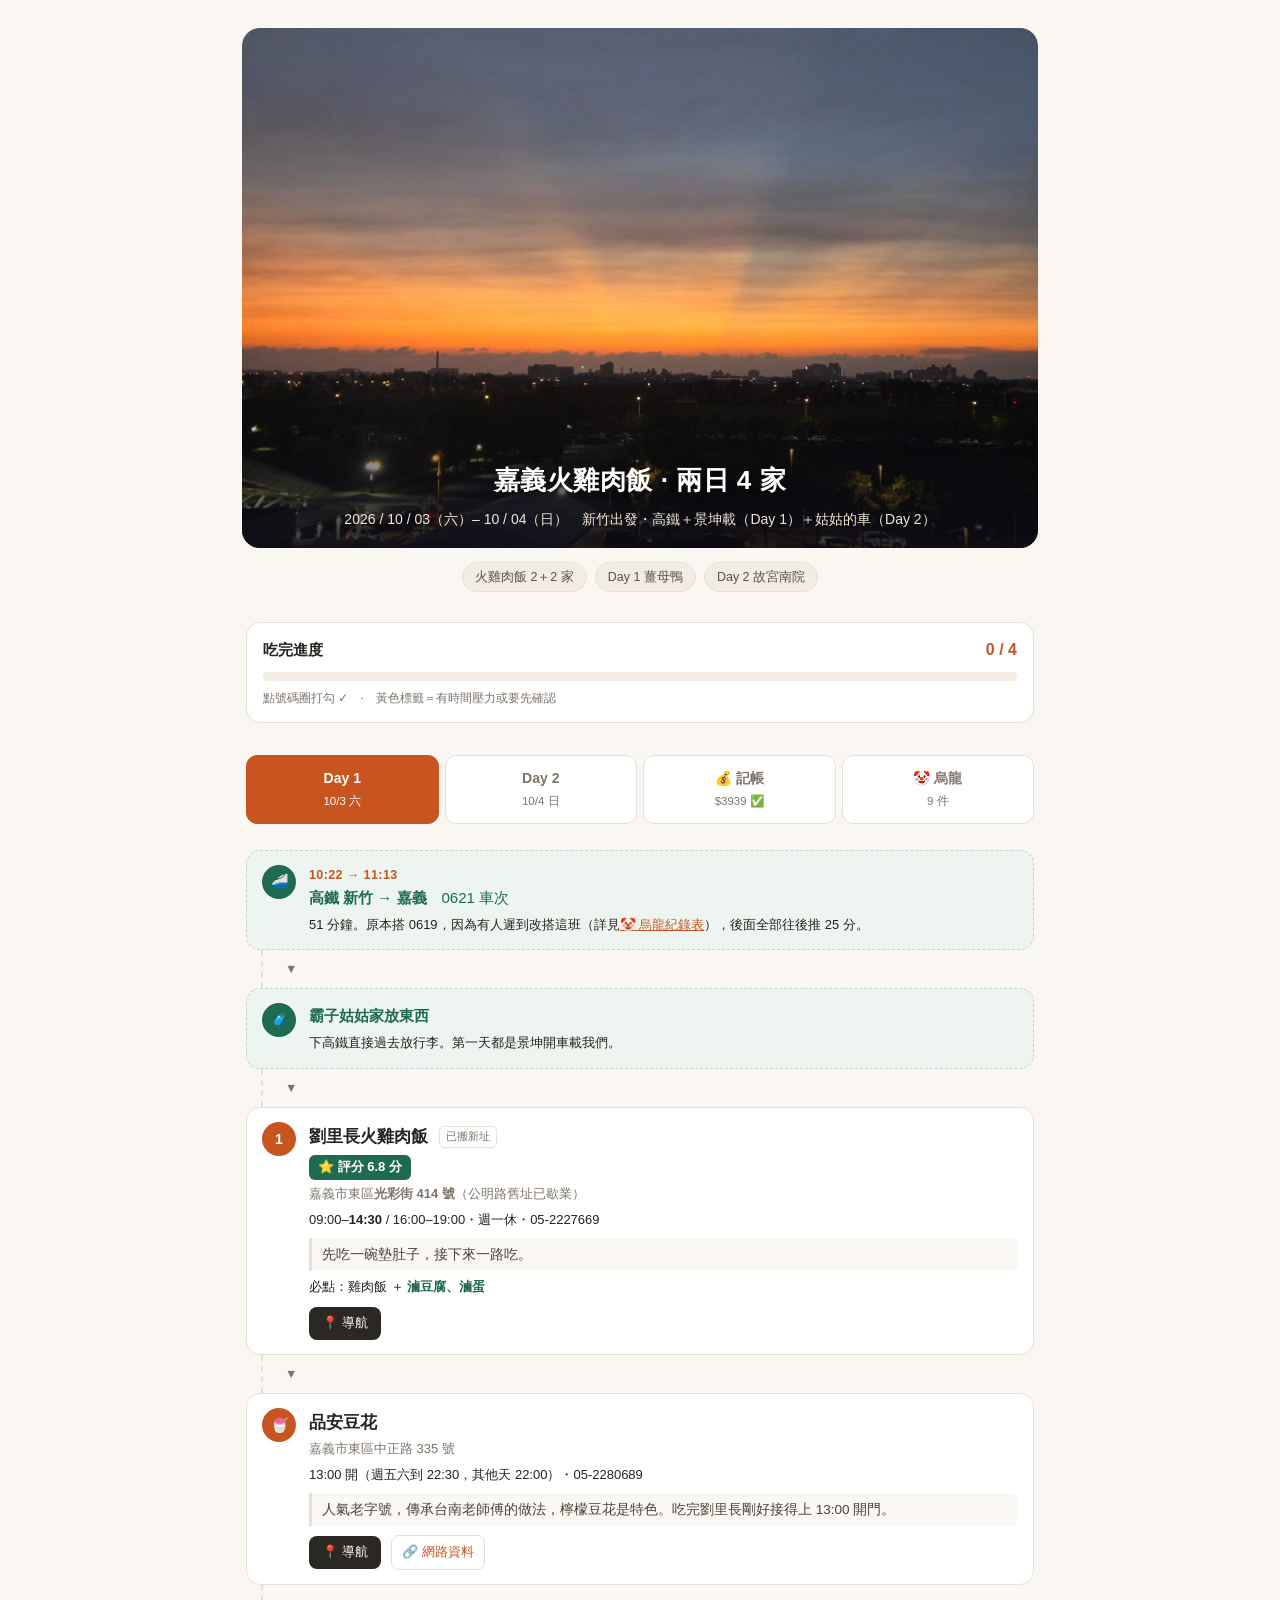
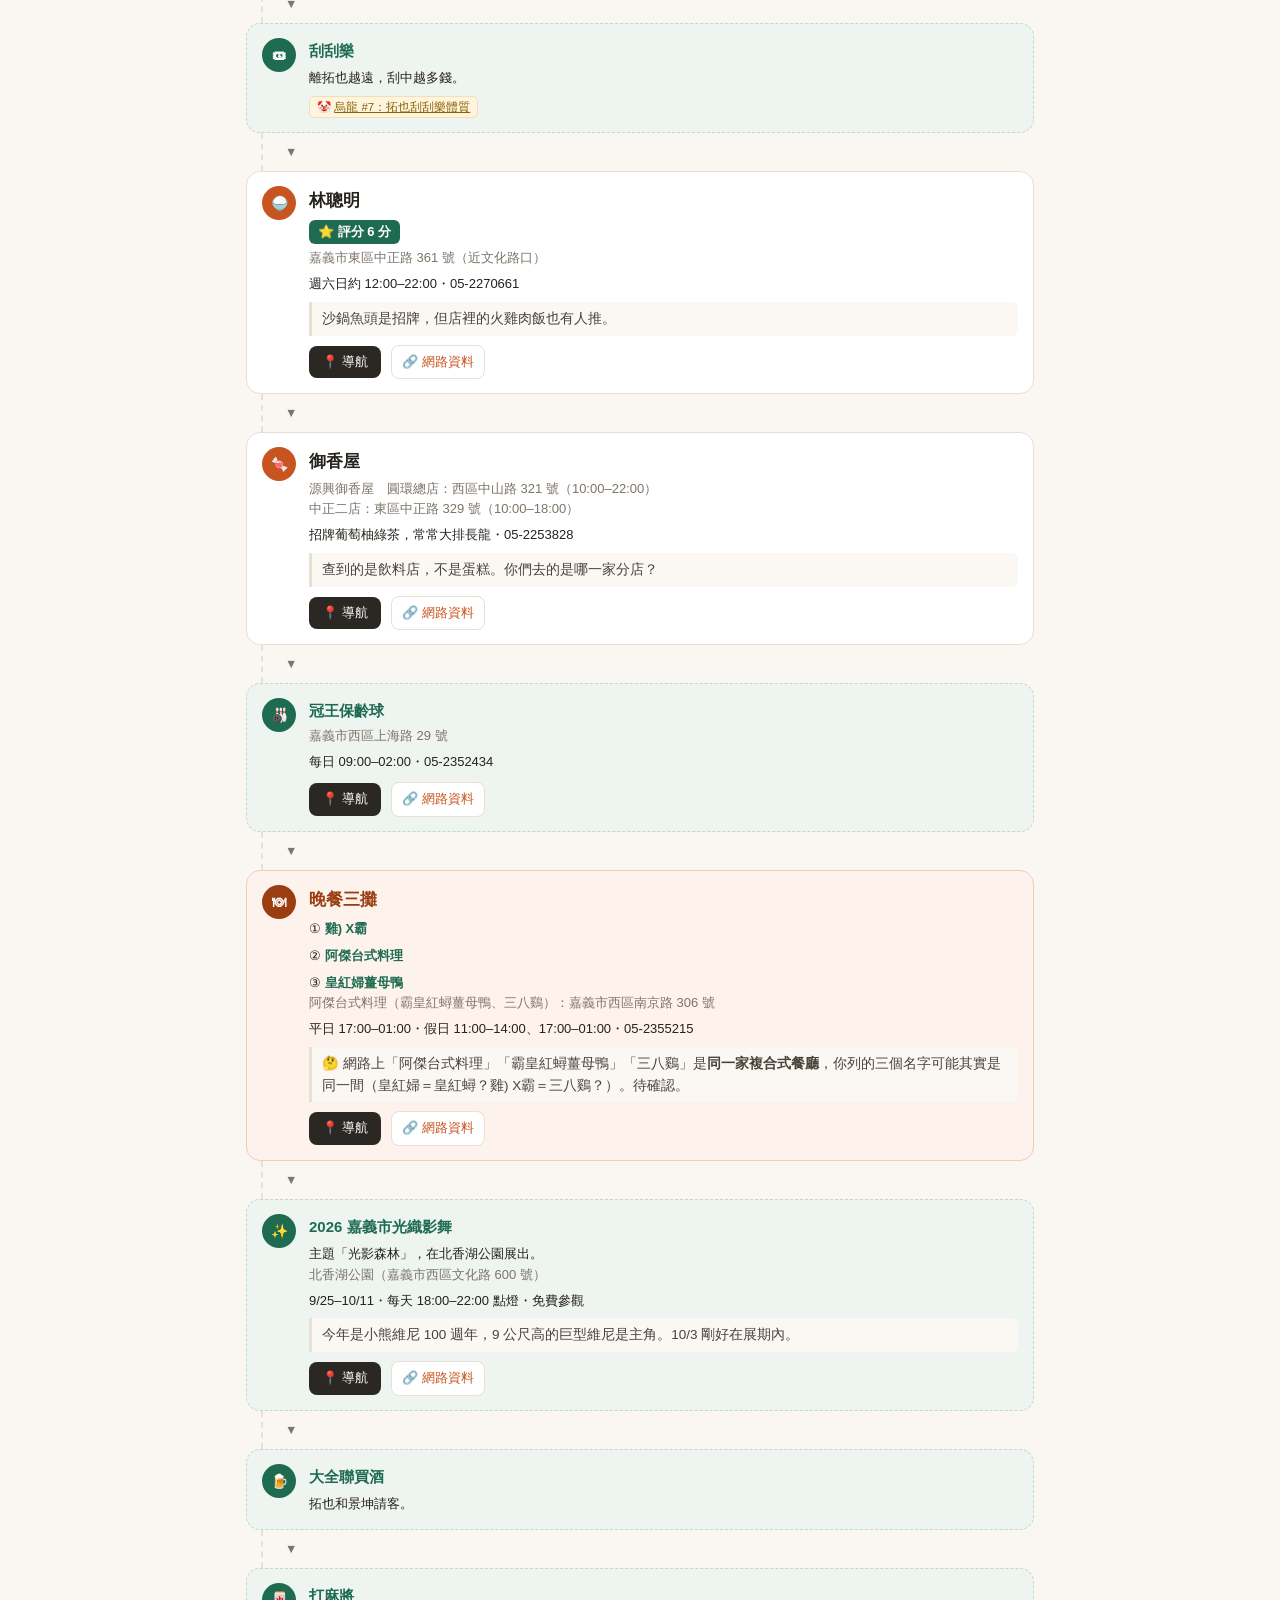
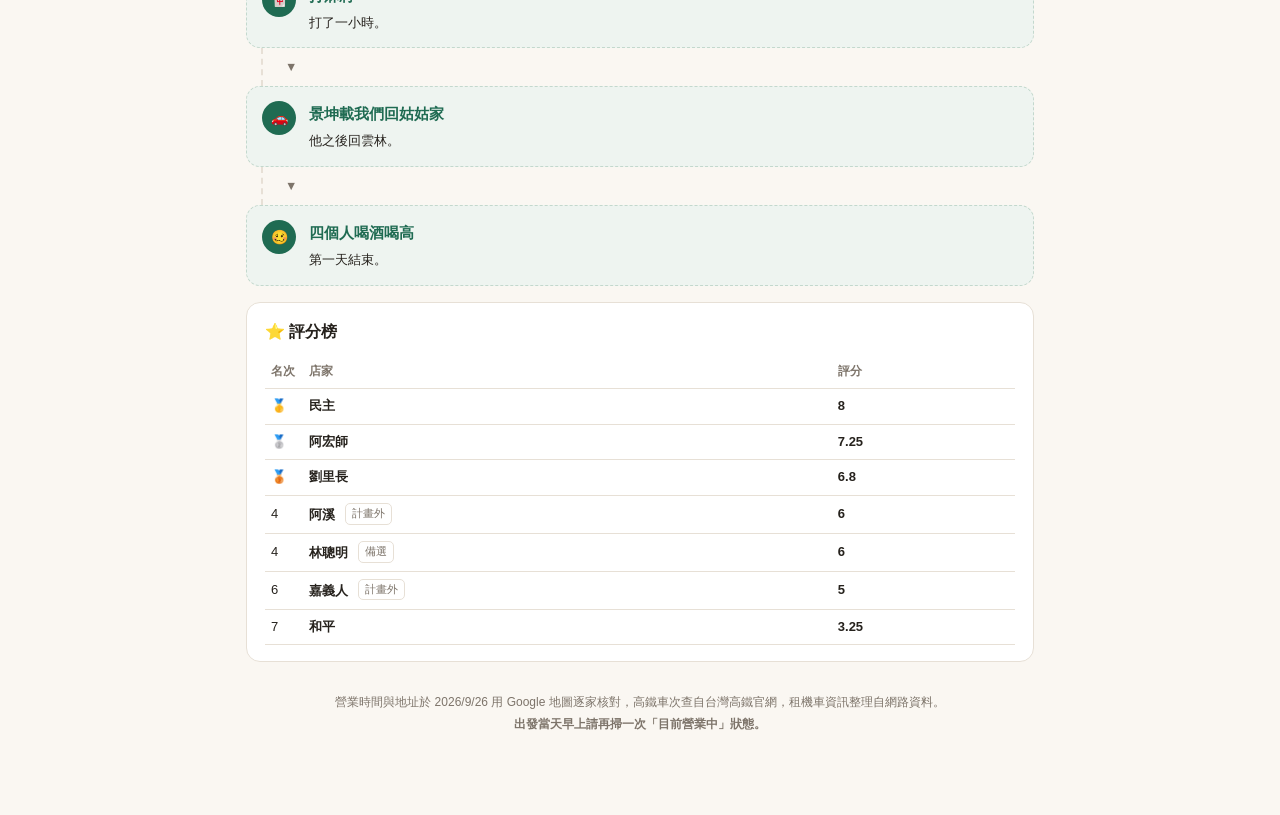
==== commit ab841dc6: "烏龍新增第 9 件：景坤忘記拿的東西，拓也拿去給他爸 (#23) - 附上群組嘴砲的對話節錄，用聊天泡泡呈現；名字用拓也、朋友甲、朋友乙代替 - Service worker 快取升到 v26   C" ====
--- a/index.html
+++ b/index.html
@@ -114,6 +114,10 @@
 #ledger td.amt{text-align:right;font-variant-numeric:tabular-nums}
 #payers td:last-child{text-align:right;font-weight:700;font-variant-numeric:tabular-nums}
 .srclink{display:inline-block;margin-top:9px;margin-left:6px;font-size:13px;color:var(--accent);text-decoration:none;padding:6px 10px;border:1px solid var(--line);border-radius:8px;background:#fff}
+.chat{margin:8px 0 2px;display:flex;flex-direction:column;gap:5px}
+.msg{align-self:flex-start;max-width:92%;background:#fff;border:1px solid #e8bcc8;border-radius:14px 14px 14px 4px;padding:5px 11px;font-size:13.5px}
+.msg b{display:block;font-size:11px;color:var(--muted);font-weight:600}
+.msg.me{align-self:flex-end;background:#f6e3e8;border-radius:14px 14px 4px 14px}
 .num.oopsn{background:var(--must)}
 .verdict{display:inline-block;margin-top:7px;font-size:13px;font-weight:700;color:var(--must);
   background:#fff;border:1px solid #e8bcc8;border-radius:6px;padding:2px 9px}
@@ -612,6 +616,27 @@
       <div class="time">分帳時</div>
       <div class="name">裝逼分帳，分到空白帳戶</div>
       <span class="verdict">💸 錢匯進空氣</span>
+    </div>
+  </div>
+
+  <div class="stop">
+    <div class="num oopsn" style="cursor:default">9</div>
+    <div class="body">
+      <div class="time">10/3 – 10/4</div>
+      <div class="name">景坤買了東西忘記拿，拓也要拿去給他爸</div>
+      <div class="hours">景坤買的東西忘了拿，說要給霸子，結果拓也說要拿去當他爸的生日禮物。以下是大家嘴砲的實況：</div>
+      <div class="chat">
+        <div class="msg"><b>朋友甲</b>這個有點難，因為我女友會挑他自己喜歡的</div>
+        <div class="msg me"><b>拓也</b>給我好了，我當給我爸的生日禮物</div>
+        <div class="msg"><b>朋友甲</b>乾 超好笑</div>
+        <div class="msg"><b>朋友甲</b>可啊</div>
+        <div class="msg"><b>朋友甲</b>那同一袋的垃圾你順便幫我一起丟好了</div>
+        <div class="msg me"><b>拓也</b>我爸不挑</div>
+        <div class="msg me"><b>拓也</b>喔</div>
+        <div class="msg"><b>朋友乙</b>垃圾也歐虧</div>
+        <div class="msg"><b>朋友乙</b>是真不挑</div>
+      </div>
+      <span class="verdict">🎁 不挑的生日禮物</span>
     </div>
   </div>
 
